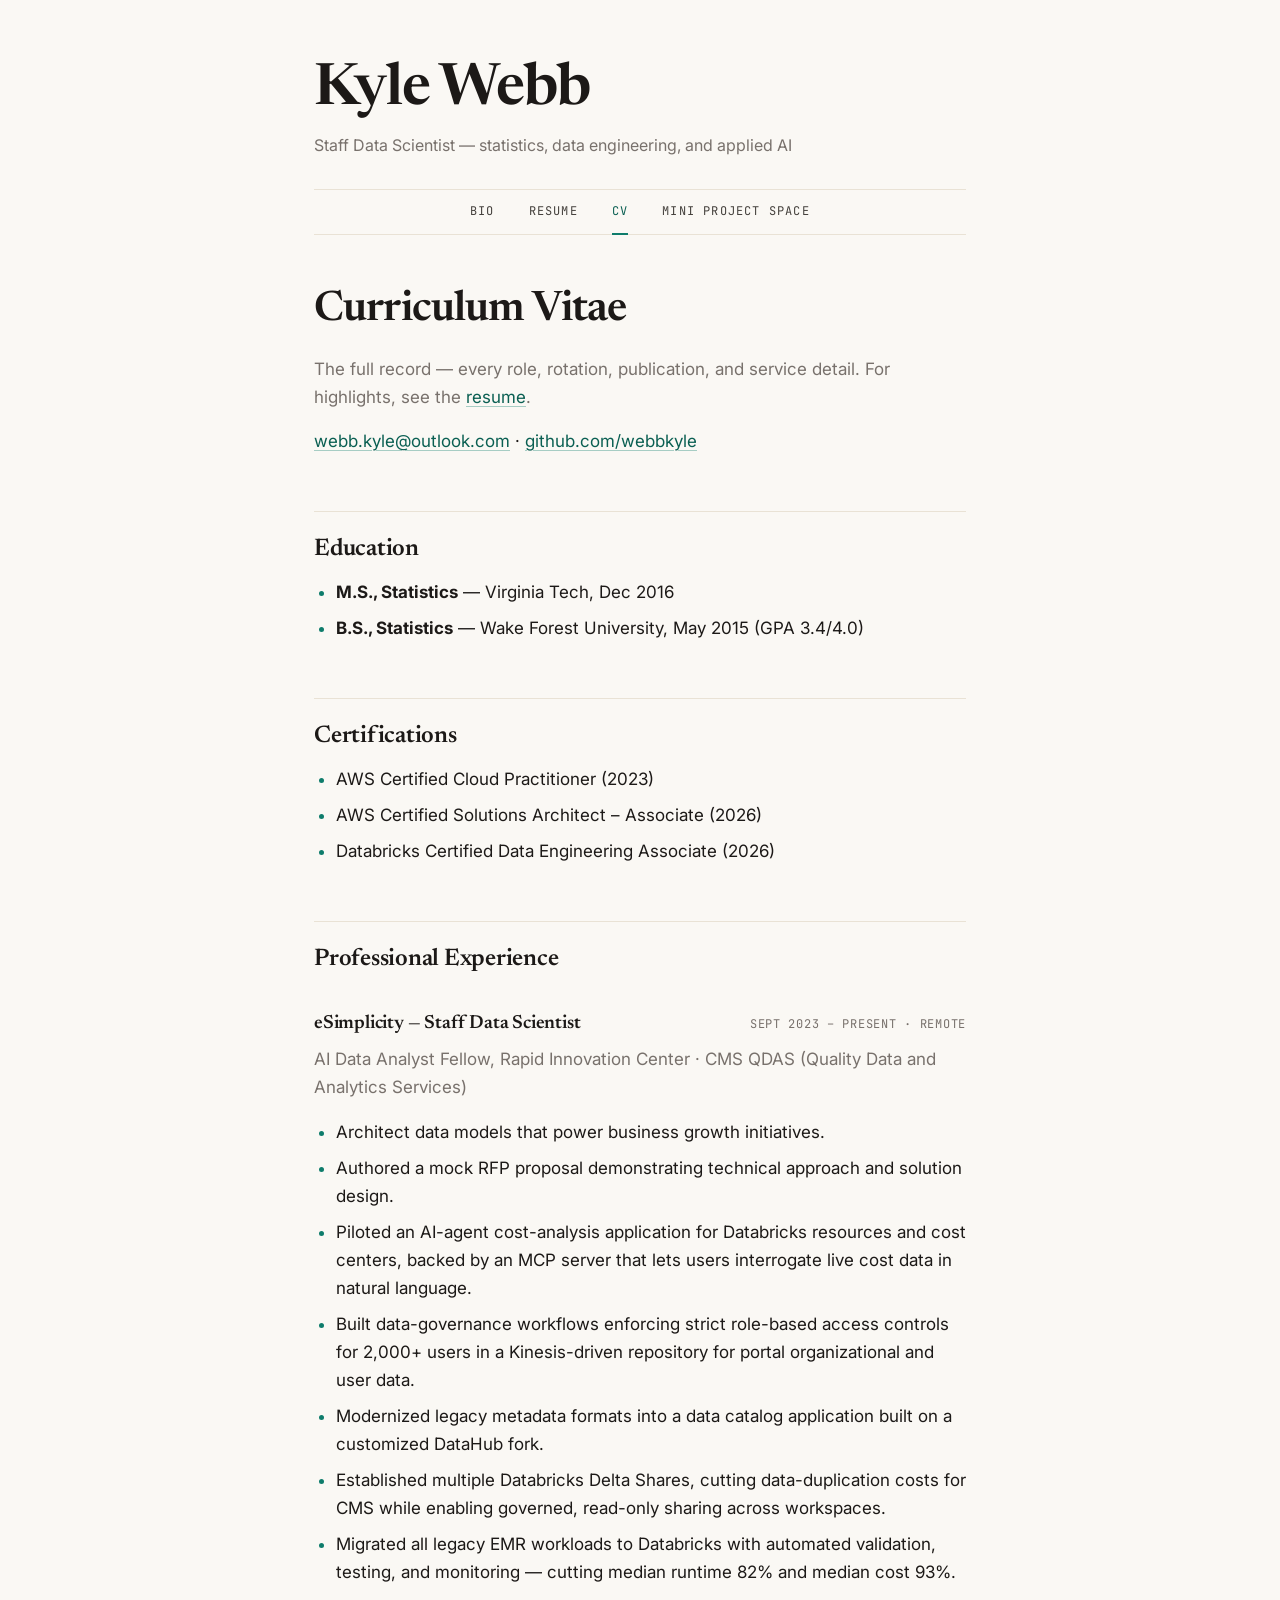
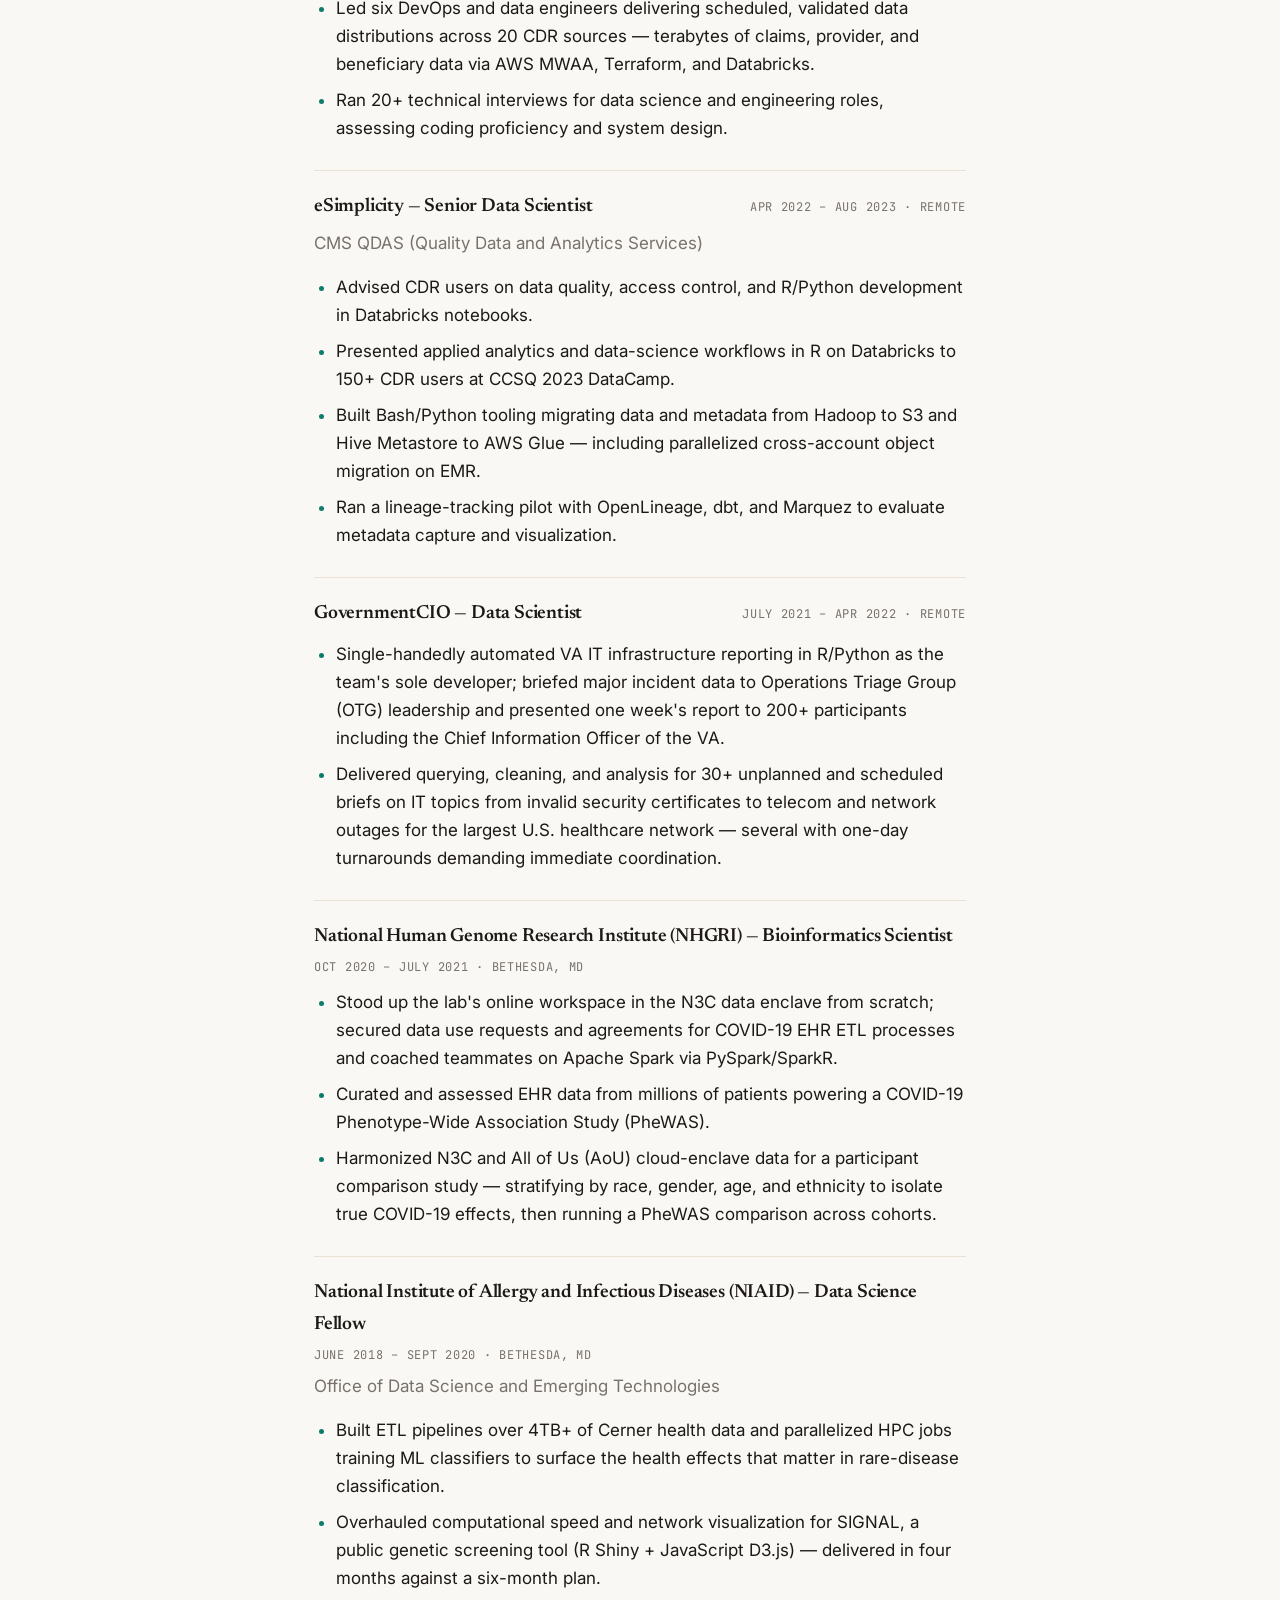
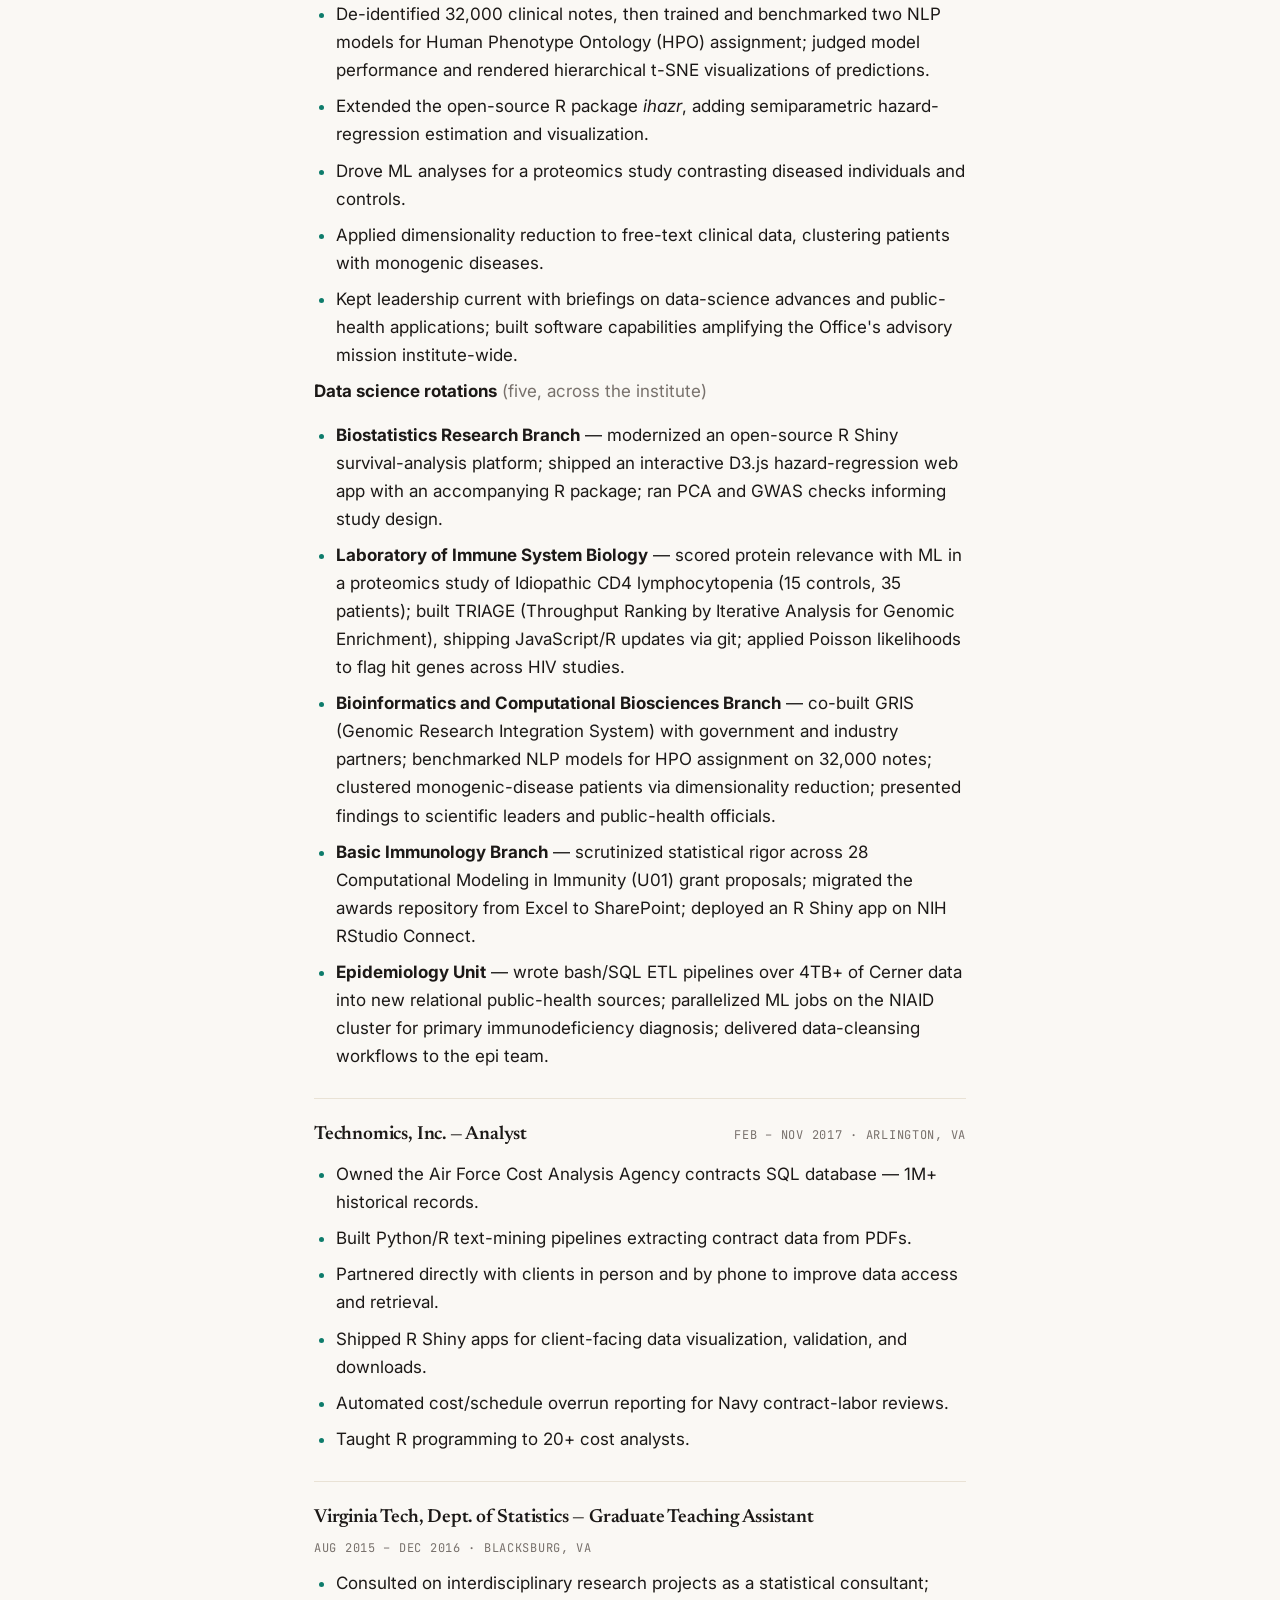
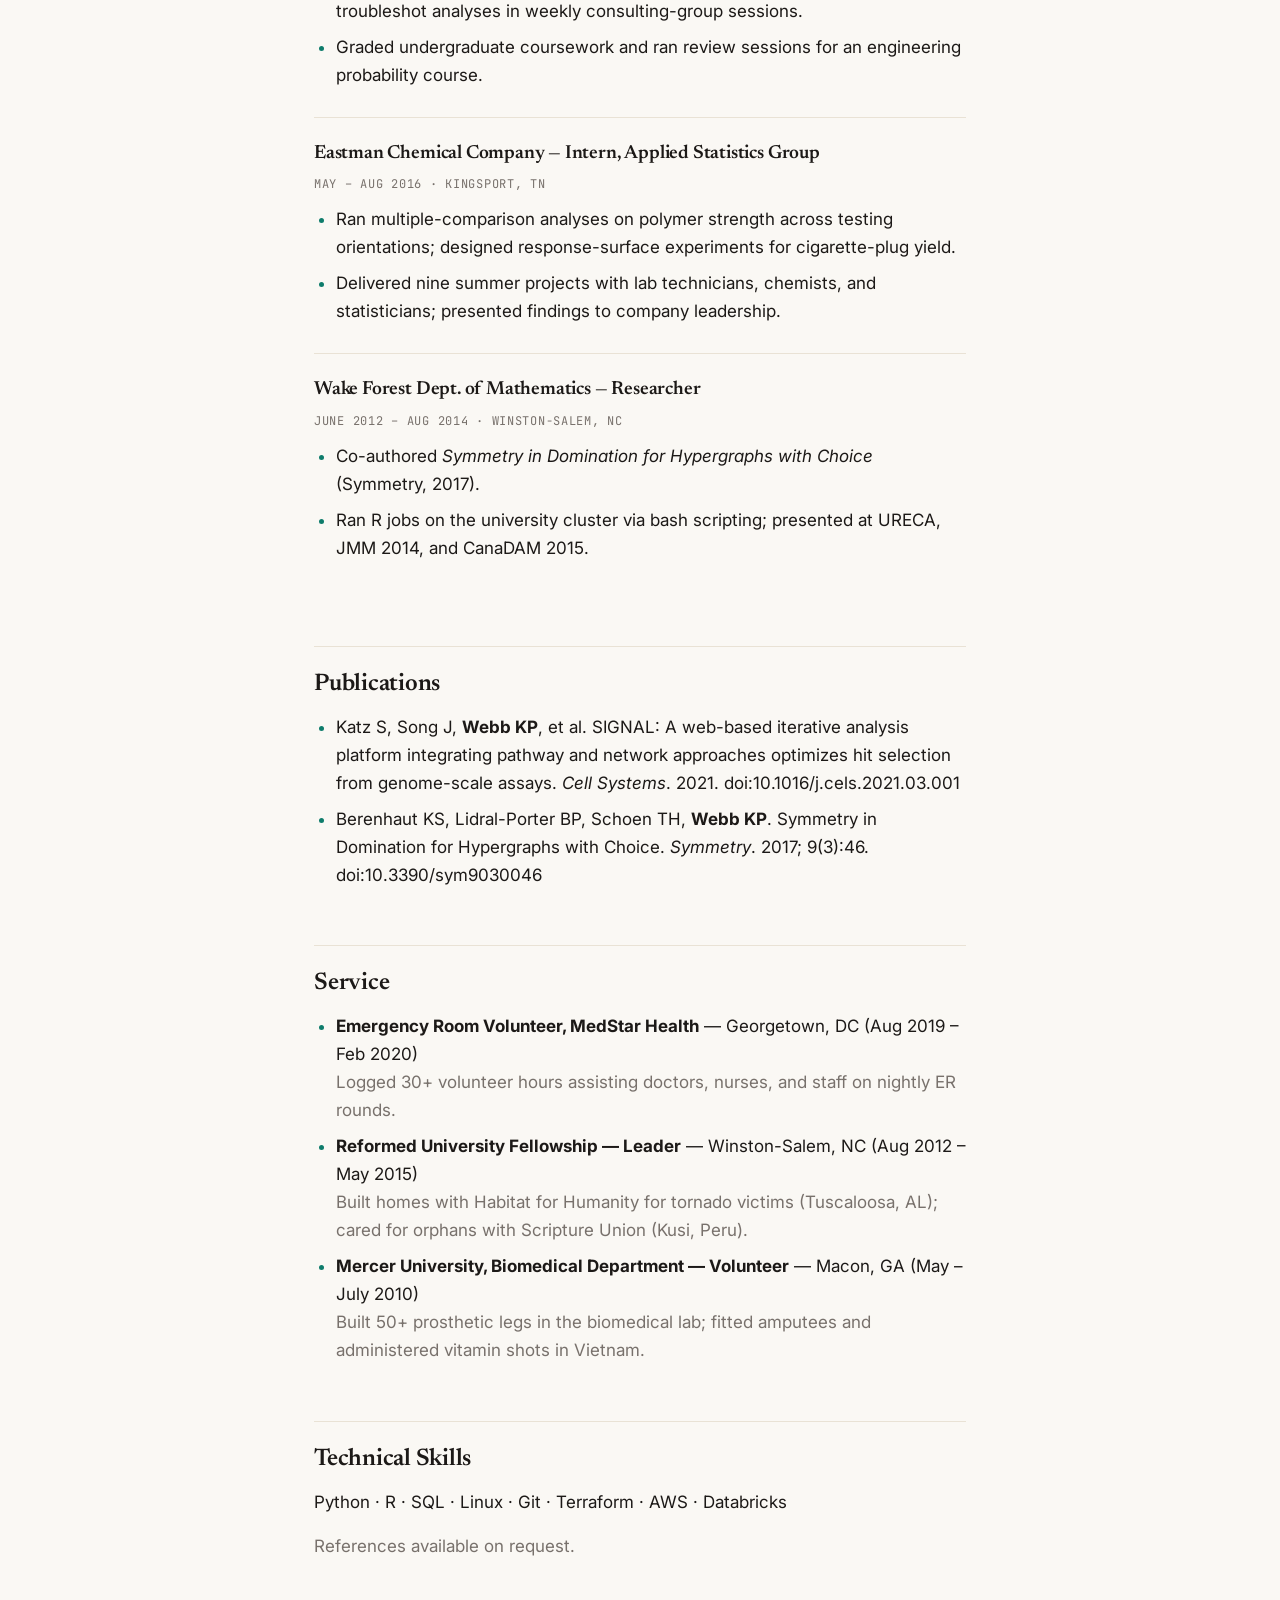
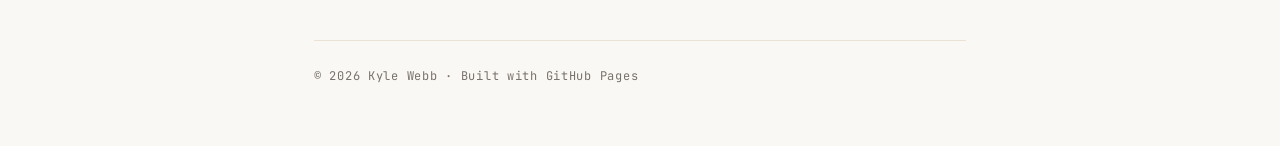
==== cv/index.html @ 6de081ad "Unify Technical Skills list across resume, CV, and PDF" ====
<!DOCTYPE html>
<html lang="en">
<head>
<meta charset="utf-8">
<meta name="viewport" content="width=device-width, initial-scale=1">
<title>CV — Kyle Webb</title>
<link rel="preconnect" href="https://fonts.googleapis.com">
<link rel="preconnect" href="https://fonts.gstatic.com" crossorigin>
<link href="https://fonts.googleapis.com/css2?family=Newsreader:opsz,wght@6..72,400;6..72,500;6..72,600&family=Inter:wght@400;500;600&family=JetBrains+Mono:wght@400;500&display=swap" rel="stylesheet">
<link rel="stylesheet" href="/assets/css/style.css">
<link rel="icon" href="/assets/favicon.svg" type="image/svg+xml">
</head>
<body>
<div class="wrap">
<header class="site">
<p class="name">Kyle Webb</p>
<p class="tagline">Staff Data Scientist — statistics, data engineering, and applied AI</p>
<nav>
<a href="/">Bio</a>
<a href="/resume/">Resume</a>
<a href="/cv/" class="active">CV</a>
<a href="/mini-projects/">Mini Project Space</a>
</nav>
</header>

<main>
<h1>Curriculum Vitae</h1>
<p class="muted">The full record — every role, rotation, publication, and service detail. For highlights, see the <a href="/resume/">resume</a>.</p>
<p><a href="mailto:webb.kyle@outlook.com">webb.kyle@outlook.com</a> · <a href="https://github.com/webbkyle">github.com/webbkyle</a></p>

<h2>Education</h2>
<ul class="tight">
<li><strong>M.S., Statistics</strong> — Virginia Tech, Dec 2016</li>
<li><strong>B.S., Statistics</strong> — Wake Forest University, May 2015 (GPA 3.4/4.0)</li>
</ul>

<h2>Certifications</h2>
<ul class="tight">
<li>AWS Certified Cloud Practitioner (2023)</li>
<li>AWS Certified Solutions Architect – Associate (2026)</li>
<li>Databricks Certified Data Engineering Associate (2026)</li>
</ul>

<h2>Professional Experience</h2>

<div class="card">
<div class="job-head"><strong>eSimplicity — Staff Data Scientist</strong><span class="job-date">Sept 2023 – Present · Remote</span></div>
<p class="muted" style="margin-top:0">AI Data Analyst Fellow, Rapid Innovation Center · CMS QDAS (Quality Data and Analytics Services)</p>
<ul class="tight">
<li>Architect data models that power business growth initiatives.</li>
<li>Authored a mock RFP proposal demonstrating technical approach and solution design.</li>
<li>Piloted an AI-agent cost-analysis application for Databricks resources and cost centers, backed by an MCP server that lets users interrogate live cost data in natural language.</li>
<li>Built data-governance workflows enforcing strict role-based access controls for 2,000+ users in a Kinesis-driven repository for portal organizational and user data.</li>
<li>Modernized legacy metadata formats into a data catalog application built on a customized DataHub fork.</li>
<li>Established multiple Databricks Delta Shares, cutting data-duplication costs for CMS while enabling governed, read-only sharing across workspaces.</li>
<li>Migrated all legacy EMR workloads to Databricks with automated validation, testing, and monitoring — cutting median runtime 82% and median cost 93%.</li>
<li>Led six DevOps and data engineers delivering scheduled, validated data distributions across 20 CDR sources — terabytes of claims, provider, and beneficiary data via AWS MWAA, Terraform, and Databricks.</li>
<li>Ran 20+ technical interviews for data science and engineering roles, assessing coding proficiency and system design.</li>
</ul>
</div>

<div class="card">
<div class="job-head"><strong>eSimplicity — Senior Data Scientist</strong><span class="job-date">Apr 2022 – Aug 2023 · Remote</span></div>
<p class="muted" style="margin-top:0">CMS QDAS (Quality Data and Analytics Services)</p>
<ul class="tight">
<li>Advised CDR users on data quality, access control, and R/Python development in Databricks notebooks.</li>
<li>Presented applied analytics and data-science workflows in R on Databricks to 150+ CDR users at CCSQ 2023 DataCamp.</li>
<li>Built Bash/Python tooling migrating data and metadata from Hadoop to S3 and Hive Metastore to AWS Glue — including parallelized cross-account object migration on EMR.</li>
<li>Ran a lineage-tracking pilot with OpenLineage, dbt, and Marquez to evaluate metadata capture and visualization.</li>
</ul>
</div>

<div class="card">
<div class="job-head"><strong>GovernmentCIO — Data Scientist</strong><span class="job-date">July 2021 – Apr 2022 · Remote</span></div>
<ul class="tight">
<li>Single-handedly automated VA IT infrastructure reporting in R/Python as the team's sole developer; briefed major incident data to Operations Triage Group (OTG) leadership and presented one week's report to 200+ participants including the Chief Information Officer of the VA.</li>
<li>Delivered querying, cleaning, and analysis for 30+ unplanned and scheduled briefs on IT topics from invalid security certificates to telecom and network outages for the largest U.S. healthcare network — several with one-day turnarounds demanding immediate coordination.</li>
</ul>
</div>

<div class="card">
<div class="job-head"><strong>National Human Genome Research Institute (NHGRI) — Bioinformatics Scientist</strong><span class="job-date">Oct 2020 – July 2021 · Bethesda, MD</span></div>
<ul class="tight">
<li>Stood up the lab's online workspace in the N3C data enclave from scratch; secured data use requests and agreements for COVID-19 EHR ETL processes and coached teammates on Apache Spark via PySpark/SparkR.</li>
<li>Curated and assessed EHR data from millions of patients powering a COVID-19 Phenotype-Wide Association Study (PheWAS).</li>
<li>Harmonized N3C and All of Us (AoU) cloud-enclave data for a participant comparison study — stratifying by race, gender, age, and ethnicity to isolate true COVID-19 effects, then running a PheWAS comparison across cohorts.</li>
</ul>
</div>

<div class="card">
<div class="job-head"><strong>National Institute of Allergy and Infectious Diseases (NIAID) — Data Science Fellow</strong><span class="job-date">June 2018 – Sept 2020 · Bethesda, MD</span></div>
<p class="muted" style="margin-top:0">Office of Data Science and Emerging Technologies</p>
<ul class="tight">
<li>Built ETL pipelines over 4TB+ of Cerner health data and parallelized HPC jobs training ML classifiers to surface the health effects that matter in rare-disease classification.</li>
<li>Overhauled computational speed and network visualization for SIGNAL, a public genetic screening tool (R Shiny + JavaScript D3.js) — delivered in four months against a six-month plan.</li>
<li>De-identified 32,000 clinical notes, then trained and benchmarked two NLP models for Human Phenotype Ontology (HPO) assignment; judged model performance and rendered hierarchical t-SNE visualizations of predictions.</li>
<li>Extended the open-source R package <em>ihazr</em>, adding semiparametric hazard-regression estimation and visualization.</li>
<li>Drove ML analyses for a proteomics study contrasting diseased individuals and controls.</li>
<li>Applied dimensionality reduction to free-text clinical data, clustering patients with monogenic diseases.</li>
<li>Kept leadership current with briefings on data-science advances and public-health applications; built software capabilities amplifying the Office's advisory mission institute-wide.</li>
</ul>
<p><strong>Data science rotations</strong> <span class="muted">(five, across the institute)</span></p>
<ul class="tight">
<li><strong>Biostatistics Research Branch</strong> — modernized an open-source R Shiny survival-analysis platform; shipped an interactive D3.js hazard-regression web app with an accompanying R package; ran PCA and GWAS checks informing study design.</li>
<li><strong>Laboratory of Immune System Biology</strong> — scored protein relevance with ML in a proteomics study of Idiopathic CD4 lymphocytopenia (15 controls, 35 patients); built TRIAGE (Throughput Ranking by Iterative Analysis for Genomic Enrichment), shipping JavaScript/R updates via git; applied Poisson likelihoods to flag hit genes across HIV studies.</li>
<li><strong>Bioinformatics and Computational Biosciences Branch</strong> — co-built GRIS (Genomic Research Integration System) with government and industry partners; benchmarked NLP models for HPO assignment on 32,000 notes; clustered monogenic-disease patients via dimensionality reduction; presented findings to scientific leaders and public-health officials.</li>
<li><strong>Basic Immunology Branch</strong> — scrutinized statistical rigor across 28 Computational Modeling in Immunity (U01) grant proposals; migrated the awards repository from Excel to SharePoint; deployed an R Shiny app on NIH RStudio Connect.</li>
<li><strong>Epidemiology Unit</strong> — wrote bash/SQL ETL pipelines over 4TB+ of Cerner data into new relational public-health sources; parallelized ML jobs on the NIAID cluster for primary immunodeficiency diagnosis; delivered data-cleansing workflows to the epi team.</li>
</ul>
</div>

<div class="card">
<div class="job-head"><strong>Technomics, Inc. — Analyst</strong><span class="job-date">Feb – Nov 2017 · Arlington, VA</span></div>
<ul class="tight">
<li>Owned the Air Force Cost Analysis Agency contracts SQL database — 1M+ historical records.</li>
<li>Built Python/R text-mining pipelines extracting contract data from PDFs.</li>
<li>Partnered directly with clients in person and by phone to improve data access and retrieval.</li>
<li>Shipped R Shiny apps for client-facing data visualization, validation, and downloads.</li>
<li>Automated cost/schedule overrun reporting for Navy contract-labor reviews.</li>
<li>Taught R programming to 20+ cost analysts.</li>
</ul>
</div>

<div class="card">
<div class="job-head"><strong>Virginia Tech, Dept. of Statistics — Graduate Teaching Assistant</strong><span class="job-date">Aug 2015 – Dec 2016 · Blacksburg, VA</span></div>
<ul class="tight">
<li>Consulted on interdisciplinary research projects as a statistical consultant; troubleshot analyses in weekly consulting-group sessions.</li>
<li>Graded undergraduate coursework and ran review sessions for an engineering probability course.</li>
</ul>
</div>

<div class="card">
<div class="job-head"><strong>Eastman Chemical Company — Intern, Applied Statistics Group</strong><span class="job-date">May – Aug 2016 · Kingsport, TN</span></div>
<ul class="tight">
<li>Ran multiple-comparison analyses on polymer strength across testing orientations; designed response-surface experiments for cigarette-plug yield.</li>
<li>Delivered nine summer projects with lab technicians, chemists, and statisticians; presented findings to company leadership.</li>
</ul>
</div>

<div class="card">
<div class="job-head"><strong>Wake Forest Dept. of Mathematics — Researcher</strong><span class="job-date">June 2012 – Aug 2014 · Winston-Salem, NC</span></div>
<ul class="tight">
<li>Co-authored <em>Symmetry in Domination for Hypergraphs with Choice</em> (Symmetry, 2017).</li>
<li>Ran R jobs on the university cluster via bash scripting; presented at URECA, JMM 2014, and CanaDAM 2015.</li>
</ul>
</div>

<h2>Publications</h2>
<ul class="tight">
<li>Katz S, Song J, <strong>Webb KP</strong>, et al. SIGNAL: A web-based iterative analysis platform integrating pathway and network approaches optimizes hit selection from genome-scale assays. <em>Cell Systems</em>. 2021. doi:10.1016/j.cels.2021.03.001</li>
<li>Berenhaut KS, Lidral-Porter BP, Schoen TH, <strong>Webb KP</strong>. Symmetry in Domination for Hypergraphs with Choice. <em>Symmetry</em>. 2017; 9(3):46. doi:10.3390/sym9030046</li>
</ul>

<h2>Service</h2>
<ul class="tight">
<li><strong>Emergency Room Volunteer, MedStar Health</strong> — Georgetown, DC (Aug 2019 – Feb 2020)<br><span class="muted">Logged 30+ volunteer hours assisting doctors, nurses, and staff on nightly ER rounds.</span></li>
<li><strong>Reformed University Fellowship — Leader</strong> — Winston-Salem, NC (Aug 2012 – May 2015)<br><span class="muted">Built homes with Habitat for Humanity for tornado victims (Tuscaloosa, AL); cared for orphans with Scripture Union (Kusi, Peru).</span></li>
<li><strong>Mercer University, Biomedical Department — Volunteer</strong> — Macon, GA (May – July 2010)<br><span class="muted">Built 50+ prosthetic legs in the biomedical lab; fitted amputees and administered vitamin shots in Vietnam.</span></li>
</ul>

<h2>Technical Skills</h2>
<p>Python · R · SQL · Linux · Git · Terraform · AWS · Databricks</p>

<p class="muted">References available on request.</p>
</main>

<footer class="site">
© 2026 Kyle Webb · Built with GitHub Pages
</footer>
</div>
</body>
</html>
---- assets/css/style.css ----
/* Kyle Webb — personal site
   Editorial minimalism: warm paper, ink text, one teal accent.
   Serif display + sans body + mono micro-labels.
   (Informed by content-first personal-site style guides: typography and
   whitespace do the heavy lifting; monochrome + a single accent.) */

:root {
  --paper: #faf8f4;
  --ink: #1c1917;
  --ink-soft: #44403c;
  --muted: #78716c;
  --faint: #e9e2d5;
  --accent: #0e7c6b;
  --accent-deep: #0a5f52;
  --accent-wash: rgba(14, 124, 107, 0.09);
  --serif: "Newsreader", Georgia, "Times New Roman", serif;
  --sans: "Inter", -apple-system, BlinkMacSystemFont, "Segoe UI", Helvetica, Arial, sans-serif;
  --mono: "JetBrains Mono", ui-monospace, SFMono-Regular, Menlo, Consolas, monospace;
}

* { box-sizing: border-box; }

html { -webkit-text-size-adjust: 100%; }

body {
  margin: 0;
  background: var(--paper);
  color: var(--ink);
  font-family: var(--sans);
  font-size: 17px;
  line-height: 1.65;
  -webkit-font-smoothing: antialiased;
  text-rendering: optimizeLegibility;
}

::selection { background: var(--accent-wash); }

.wrap {
  max-width: 700px;
  margin: 0 auto;
  padding: 0 24px;
}

/* ---------- header ---------- */

header.site {
  padding: 60px 0 0;
}

.kicker {
  font-family: var(--mono);
  font-size: 12px;
  letter-spacing: 0.16em;
  text-transform: uppercase;
  color: var(--muted);
  margin: 0 0 20px;
}

.kicker .tick { color: var(--accent); }

header.site .name {
  font-family: var(--serif);
  font-optical-sizing: auto;
  font-weight: 600;
  font-size: clamp(42px, 7vw, 58px);
  letter-spacing: -0.02em;
  line-height: 1.04;
  margin: 0 0 12px;
}

header.site .tagline {
  color: var(--muted);
  font-size: 16px;
  margin: 0 0 30px;
  max-width: 36em;
}

nav {
  display: flex;
  flex-wrap: wrap;
  justify-content: center;
  border-top: 1px solid var(--faint);
  border-bottom: 1px solid var(--faint);
  margin-bottom: 52px;
}

nav a {
  font-family: var(--mono);
  font-size: 12px;
  letter-spacing: 0.1em;
  text-transform: uppercase;
  color: var(--ink-soft);
  text-decoration: none;
  padding: 12px 0;
  margin-right: 34px;
  position: relative;
}

nav a:last-child { margin-right: 0; }

nav a:hover { color: var(--ink); }

nav a.active { color: var(--accent-deep); }

nav a.active::after {
  content: "";
  position: absolute;
  left: 0;
  right: 0;
  bottom: -1px;
  height: 2px;
  background: var(--accent);
}

/* ---------- type ---------- */

main h1 {
  font-family: var(--serif);
  font-optical-sizing: auto;
  font-weight: 600;
  font-size: clamp(32px, 5vw, 42px);
  letter-spacing: -0.02em;
  line-height: 1.1;
  margin: 0 0 22px;
}

main h2 {
  font-family: var(--serif);
  font-optical-sizing: auto;
  font-weight: 600;
  font-size: 24px;
  letter-spacing: -0.01em;
  line-height: 1.25;
  margin: 56px 0 14px;
  padding-top: 22px;
  border-top: 1px solid var(--faint);
}

main h1 + h2 {
  margin-top: 14px;
  padding-top: 0;
  border-top: none;
}

main h3 {
  font-size: 17px;
  font-weight: 600;
  margin: 24px 0 8px;
  letter-spacing: -0.01em;
}

main p {
  margin: 0 0 16px;
  max-width: 68ch;
}

.muted, p.muted { color: var(--muted); }

/* ---------- links & buttons ---------- */

main a, footer.site a {
  color: var(--accent-deep);
  text-decoration: underline;
  text-decoration-color: rgba(14, 124, 107, 0.35);
  text-decoration-thickness: 1px;
  text-underline-offset: 3px;
}

main a:hover, footer.site a:hover {
  color: var(--accent);
  text-decoration-color: var(--accent);
}

nav a { text-decoration: none; }

.btn {
  display: inline-block;
  font-family: var(--mono);
  font-size: 13px;
  font-weight: 500;
  letter-spacing: 0.06em;
  text-transform: uppercase;
  background: var(--ink);
  color: var(--paper) !important;
  text-decoration: none !important;
  padding: 13px 24px;
  border-radius: 999px;
  margin: 14px 12px 0 0;
  transition: background 0.2s ease;
}

.btn:hover { background: var(--accent-deep); }

.btn.secondary {
  background: transparent;
  color: var(--ink) !important;
  border: 1px solid var(--faint);
}

.btn.secondary:hover {
  border-color: var(--ink);
  background: transparent;
}

/* ---------- entries (replaces filled cards) ---------- */

.card {
  background: transparent;
  border: none;
  border-radius: 0;
  padding: 20px 0;
  margin: 0;
}

.card + .card {
  border-top: 1px solid var(--faint);
}

.job-head {
  display: flex;
  justify-content: space-between;
  align-items: baseline;
  flex-wrap: wrap;
  gap: 6px;
  margin-bottom: 6px;
}

.job-head strong {
  font-family: var(--serif);
  font-weight: 600;
  font-size: 19px;
  letter-spacing: -0.01em;
}

.job-date {
  font-family: var(--mono);
  font-size: 12px;
  letter-spacing: 0.06em;
  text-transform: uppercase;
  color: var(--muted);
  white-space: nowrap;
}

ul.tight { padding-left: 22px; margin: 10px 0 4px; }
ul.tight li { margin-bottom: 8px; }
ul.tight li::marker { color: var(--accent); }

/* ---------- project entries ---------- */

.tags {
  margin: 10px 0 0;
}

.tag {
  display: inline-block;
  font-family: var(--mono);
  font-size: 10px;
  letter-spacing: 0.06em;
  text-transform: uppercase;
  color: var(--ink);
  background: #ffffff;
  border: 1px solid var(--faint);
  border-radius: 999px;
  padding: 4px 12px;
  margin: 0 6px 6px 0;
  white-space: nowrap;
}

.card.sample { opacity: 0.5; }
.card.sample a { pointer-events: none; }

.pill {
  font-family: var(--mono);
  font-size: 10px;
  font-weight: 500;
  letter-spacing: 0.12em;
  text-transform: uppercase;
  color: var(--muted);
  border: 1px solid var(--faint);
  border-radius: 999px;
  padding: 3px 10px;
  margin-left: 10px;
  vertical-align: middle;
  white-space: nowrap;
}

/* ---------- footer ---------- */

footer.site {
  margin-top: 80px;
  padding: 26px 0 60px;
  border-top: 1px solid var(--faint);
  color: var(--muted);
  font-family: var(--mono);
  font-size: 12px;
  letter-spacing: 0.06em;
}

footer.site a { color: var(--muted); }

/* ---------- small screens ---------- */

@media (max-width: 600px) {
  body { font-size: 16px; }
  header.site { padding-top: 44px; }
  nav { margin-bottom: 40px; }
  main h2 { margin-top: 44px; }
  .job-date { white-space: normal; }
}
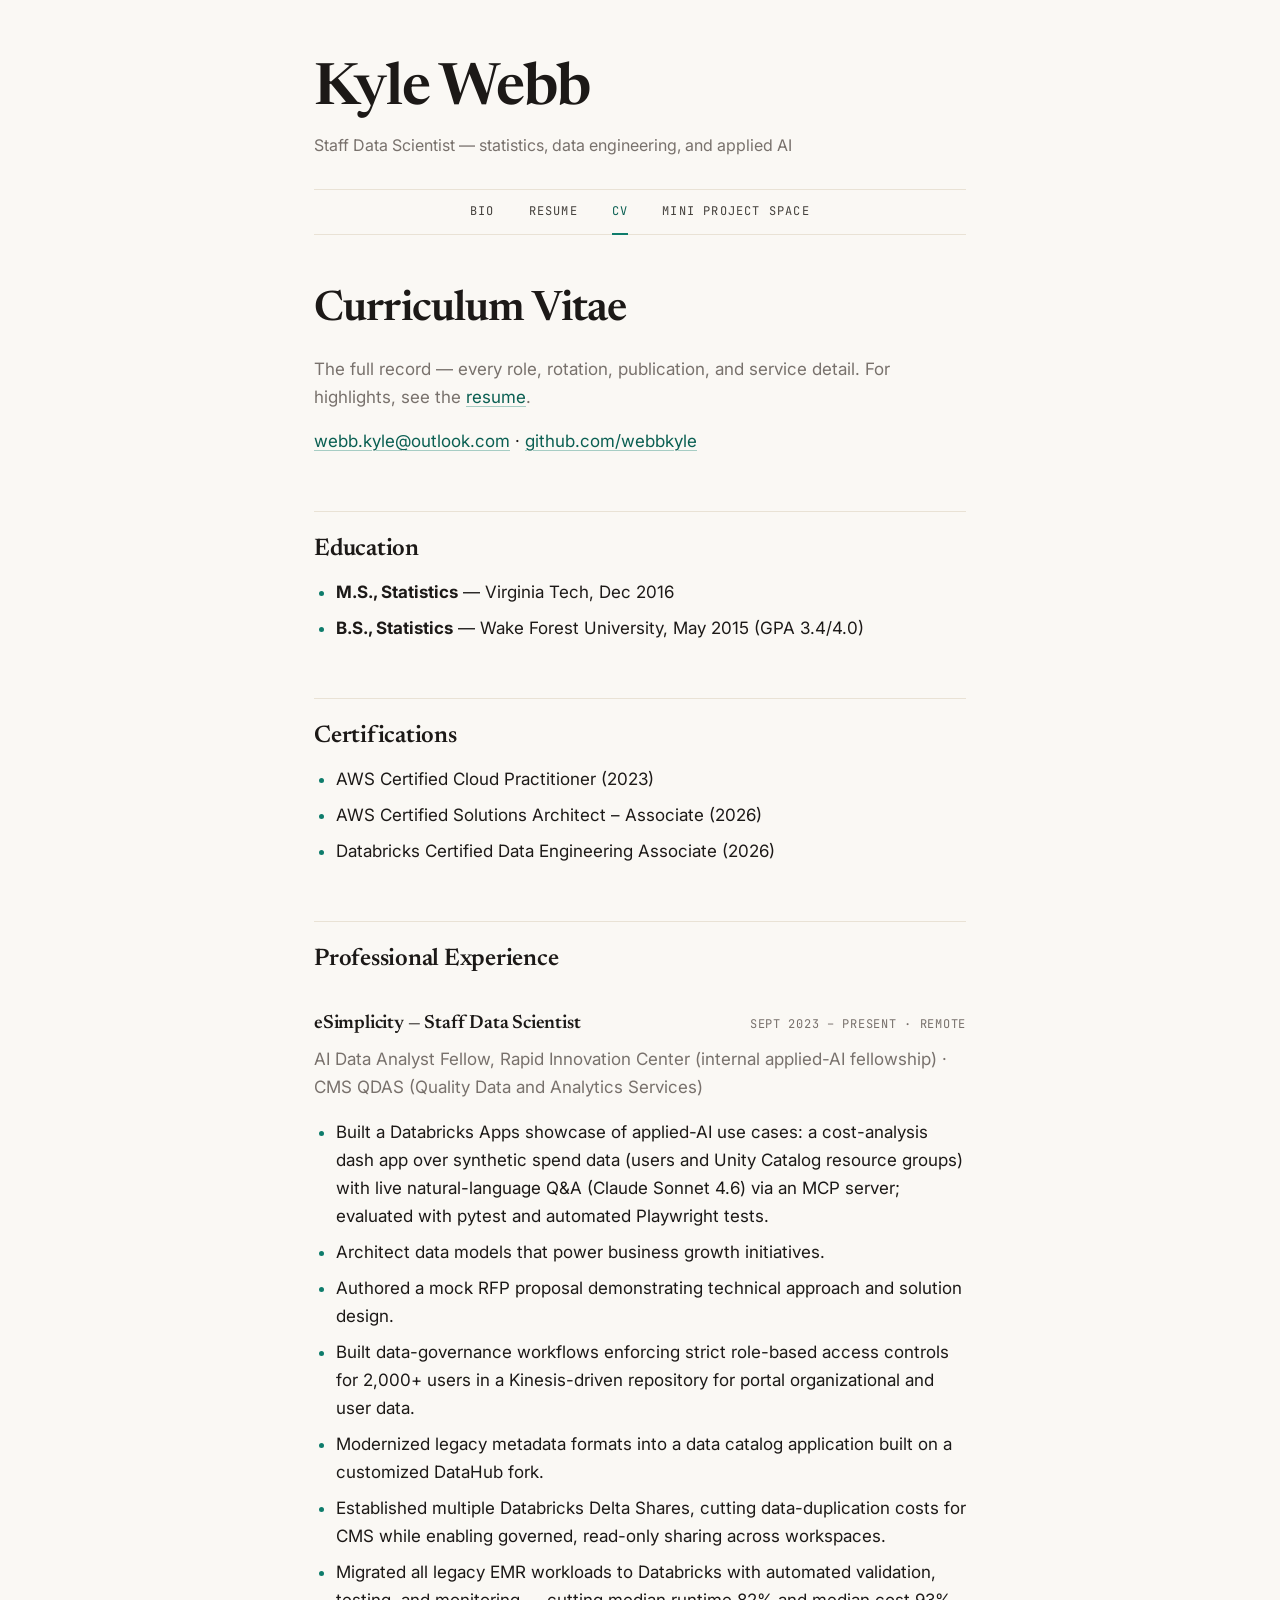
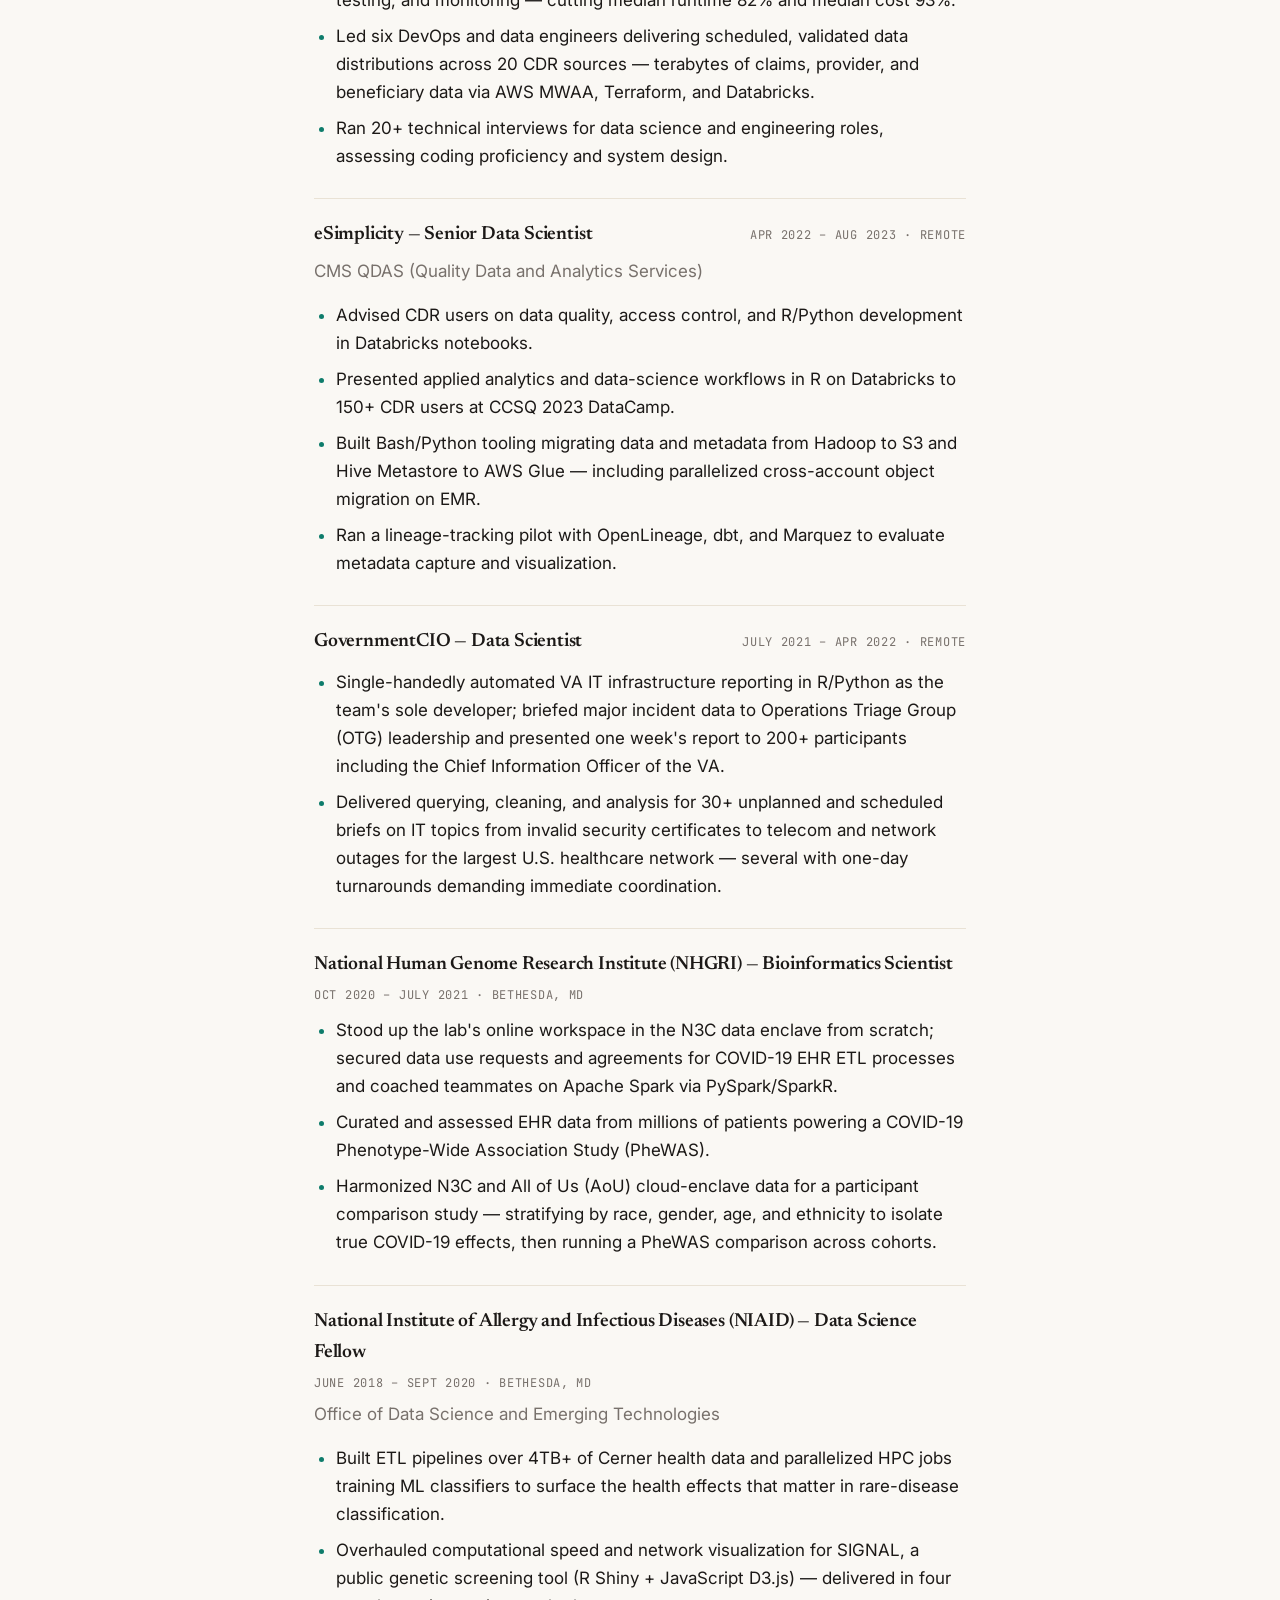
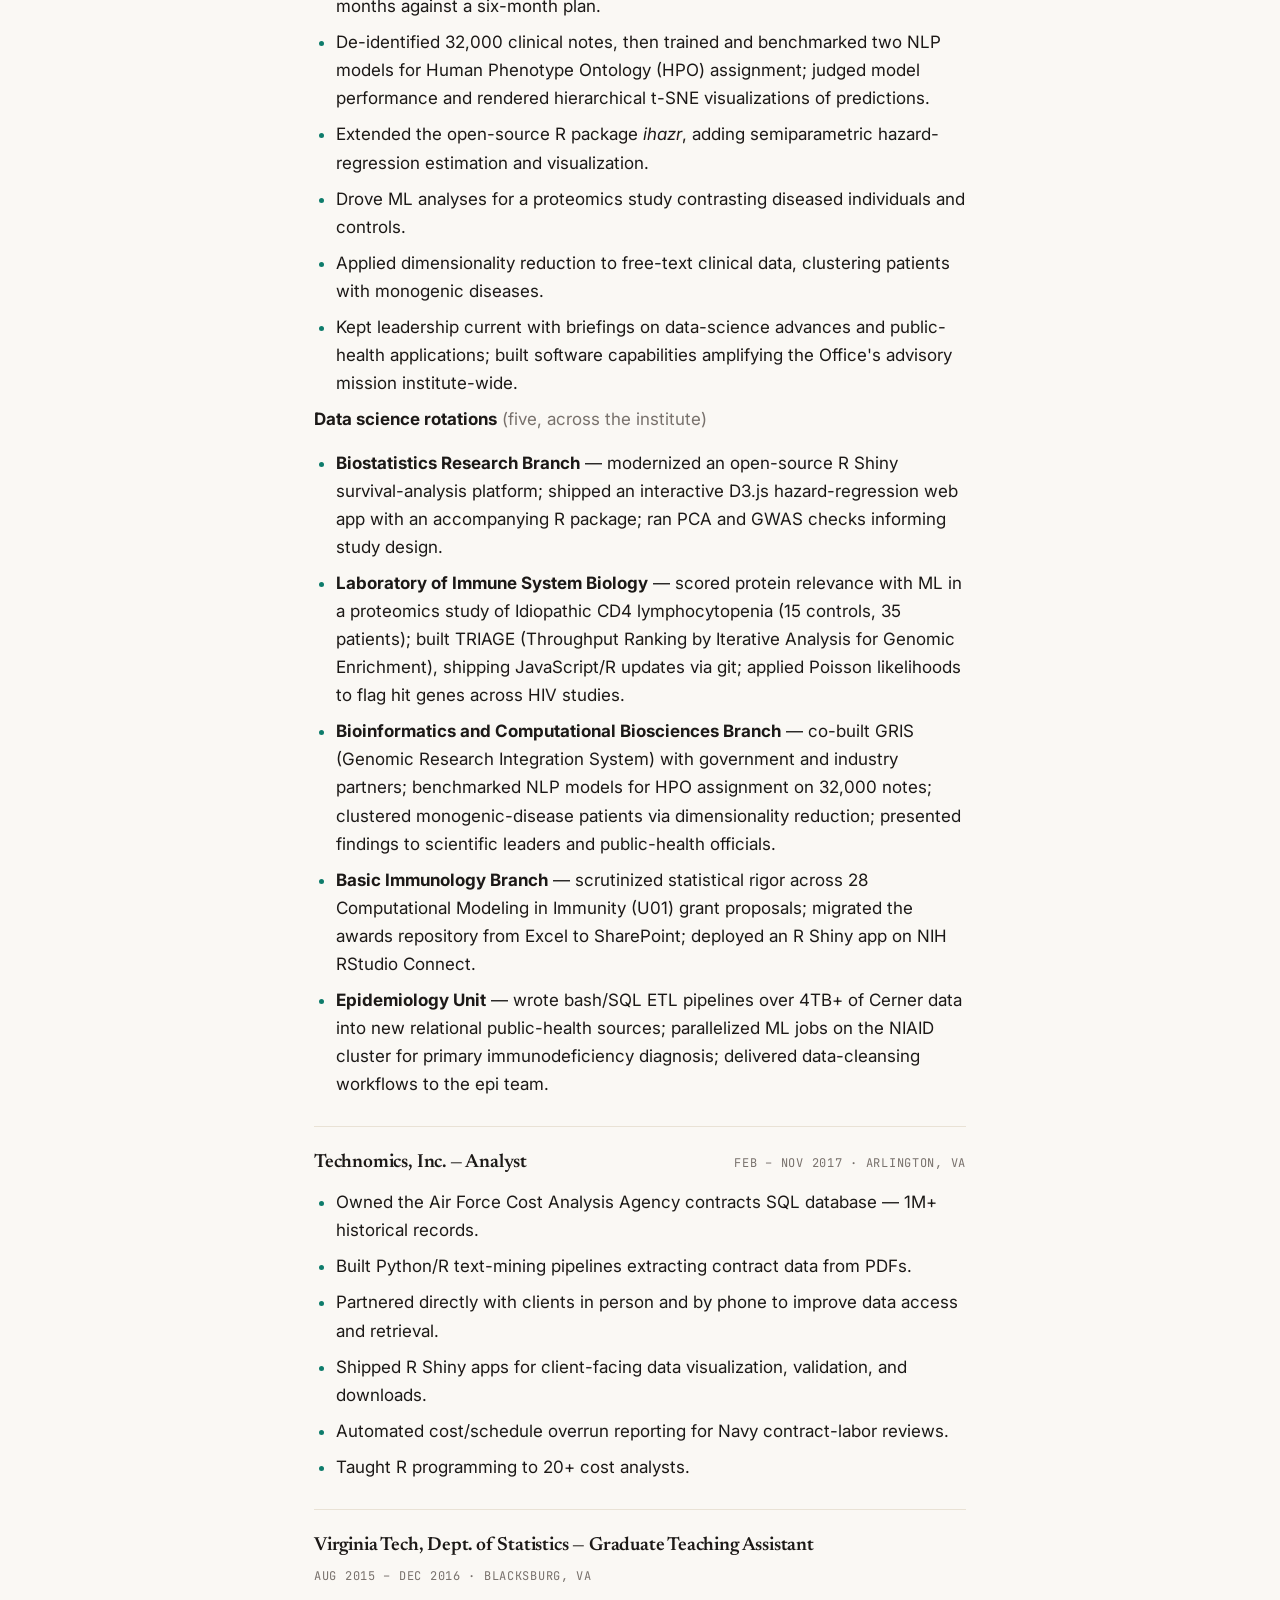
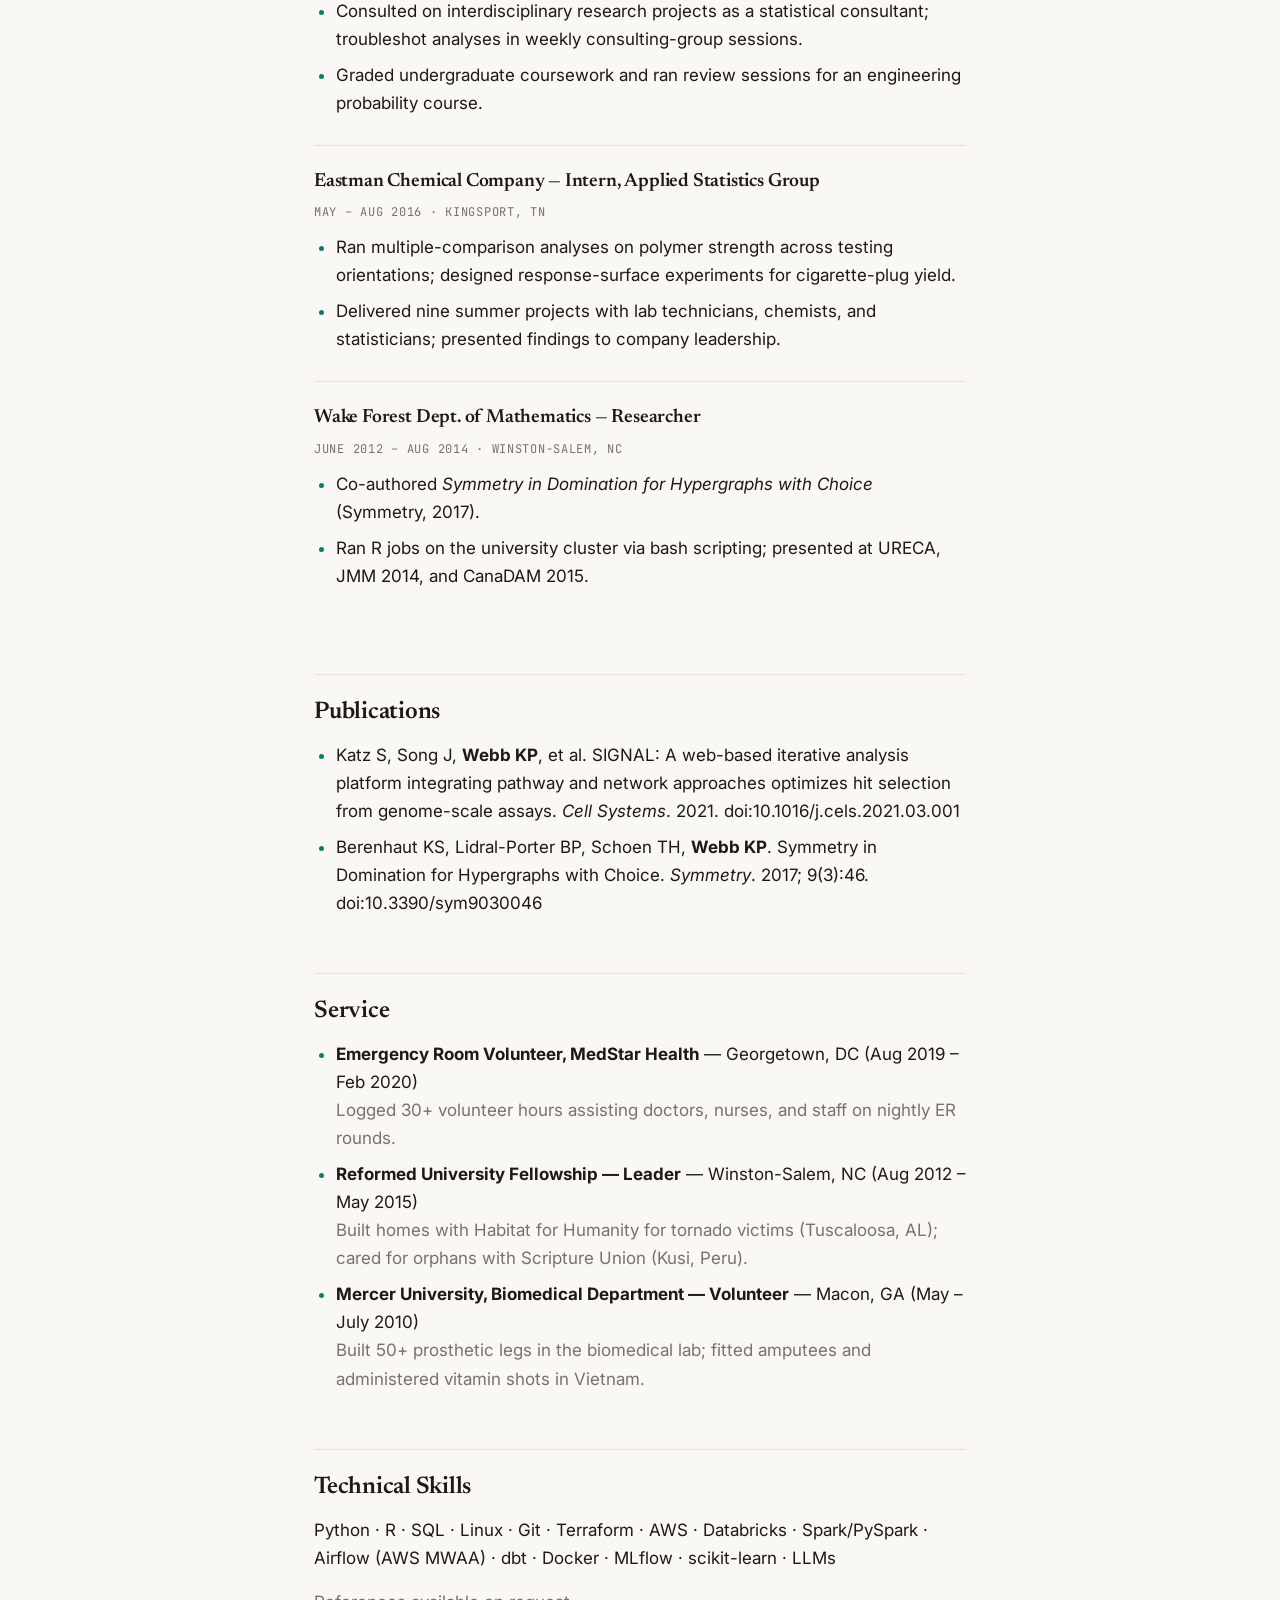
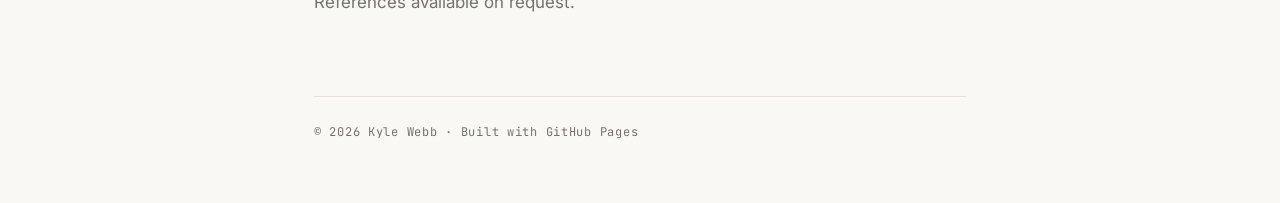
==== commit 1116b8a5: "Recruiter-feedback edits: AI-agent bullet, skills, fellow title, summary, bullet order, site wiring" ====
--- a/cv/index.html
+++ b/cv/index.html
@@ -45,11 +45,11 @@
 
 <div class="card">
 <div class="job-head"><strong>eSimplicity — Staff Data Scientist</strong><span class="job-date">Sept 2023 – Present · Remote</span></div>
-<p class="muted" style="margin-top:0">AI Data Analyst Fellow, Rapid Innovation Center · CMS QDAS (Quality Data and Analytics Services)</p>
+<p class="muted" style="margin-top:0">AI Data Analyst Fellow, Rapid Innovation Center (internal applied-AI fellowship) · CMS QDAS (Quality Data and Analytics Services)</p>
 <ul class="tight">
+<li>Built a Databricks Apps showcase of applied-AI use cases: a cost-analysis dash app over synthetic spend data (users and Unity Catalog resource groups) with live natural-language Q&A (Claude Sonnet 4.6) via an MCP server; evaluated with pytest and automated Playwright tests.</li>
 <li>Architect data models that power business growth initiatives.</li>
 <li>Authored a mock RFP proposal demonstrating technical approach and solution design.</li>
-<li>Piloted an AI-agent cost-analysis application for Databricks resources and cost centers, backed by an MCP server that lets users interrogate live cost data in natural language.</li>
 <li>Built data-governance workflows enforcing strict role-based access controls for 2,000+ users in a Kinesis-driven repository for portal organizational and user data.</li>
 <li>Modernized legacy metadata formats into a data catalog application built on a customized DataHub fork.</li>
 <li>Established multiple Databricks Delta Shares, cutting data-duplication costs for CMS while enabling governed, read-only sharing across workspaces.</li>
@@ -159,7 +159,7 @@
 </ul>
 
 <h2>Technical Skills</h2>
-<p>Python · R · SQL · Linux · Git · Terraform · AWS · Databricks</p>
+<p>Python · R · SQL · Linux · Git · Terraform · AWS · Databricks · Spark/PySpark · Airflow (AWS MWAA) · dbt · Docker · MLflow · scikit-learn · LLMs</p>
 
 <p class="muted">References available on request.</p>
 </main>
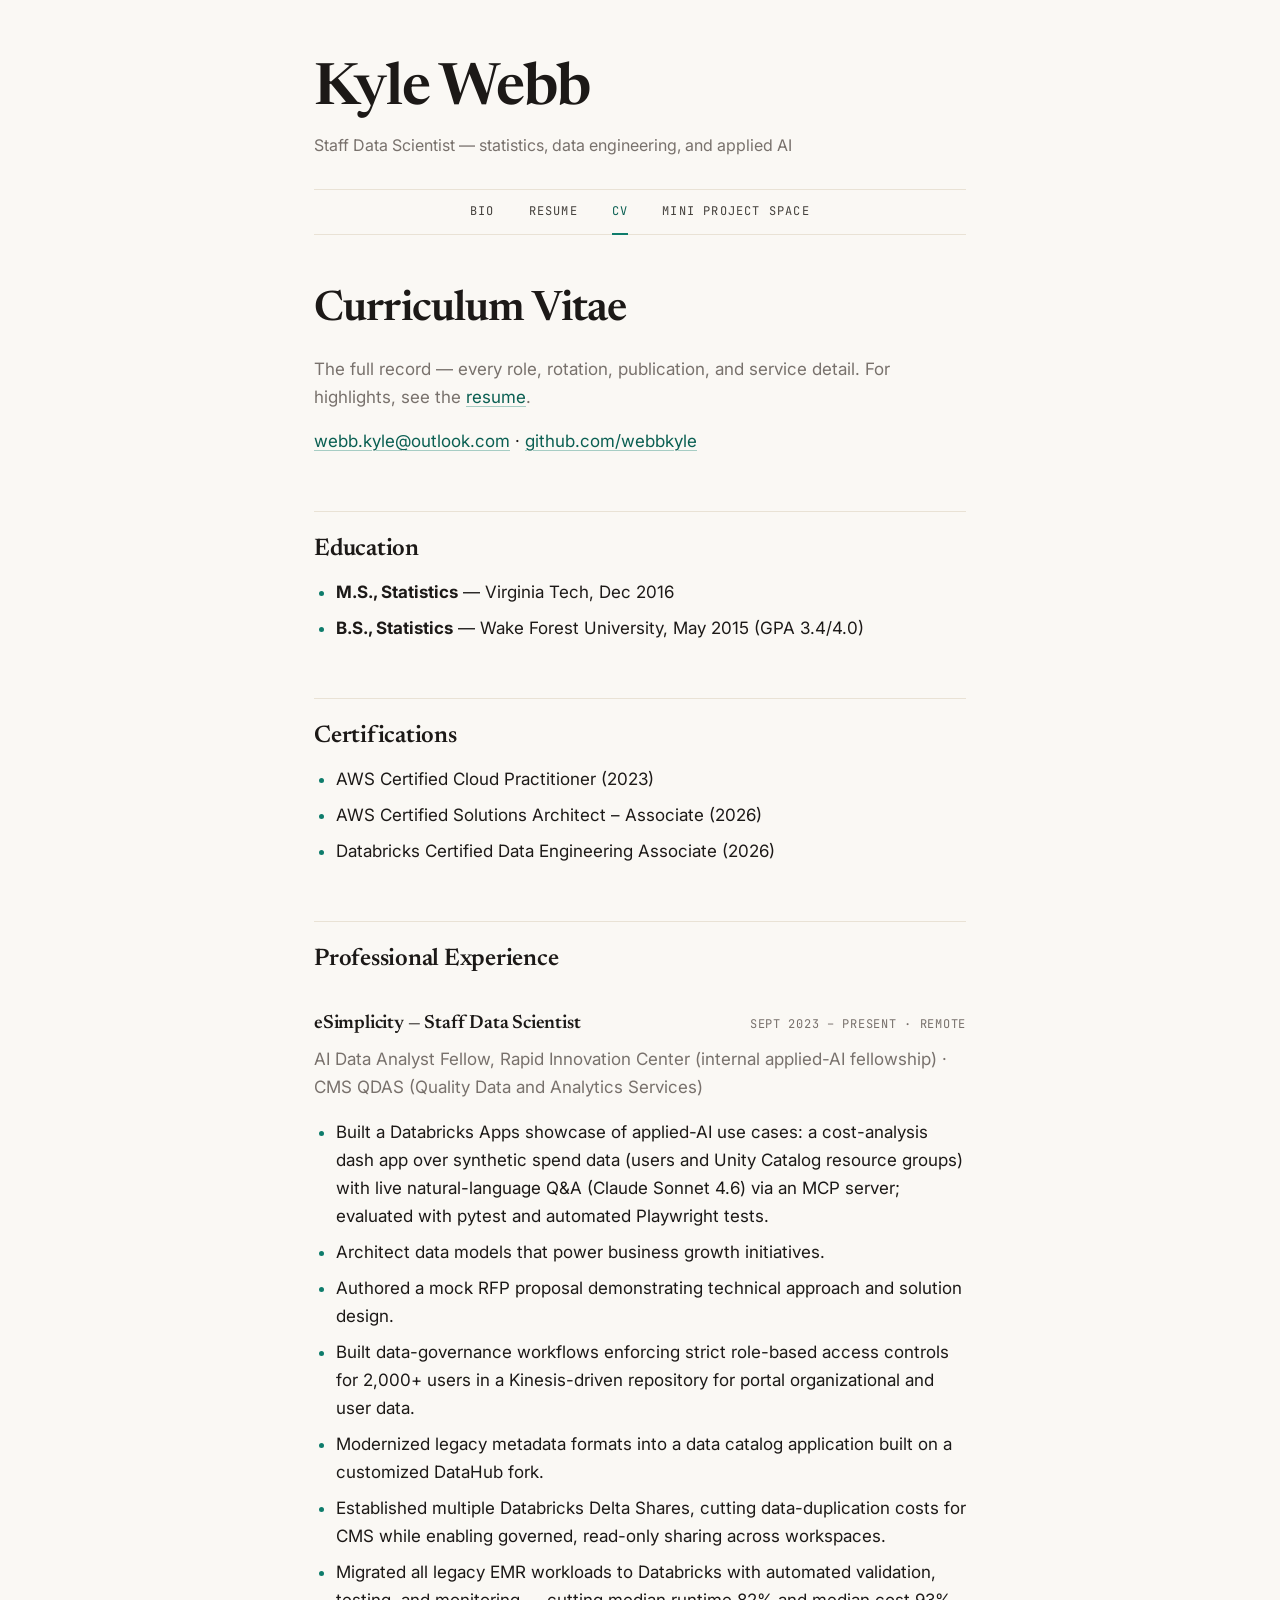
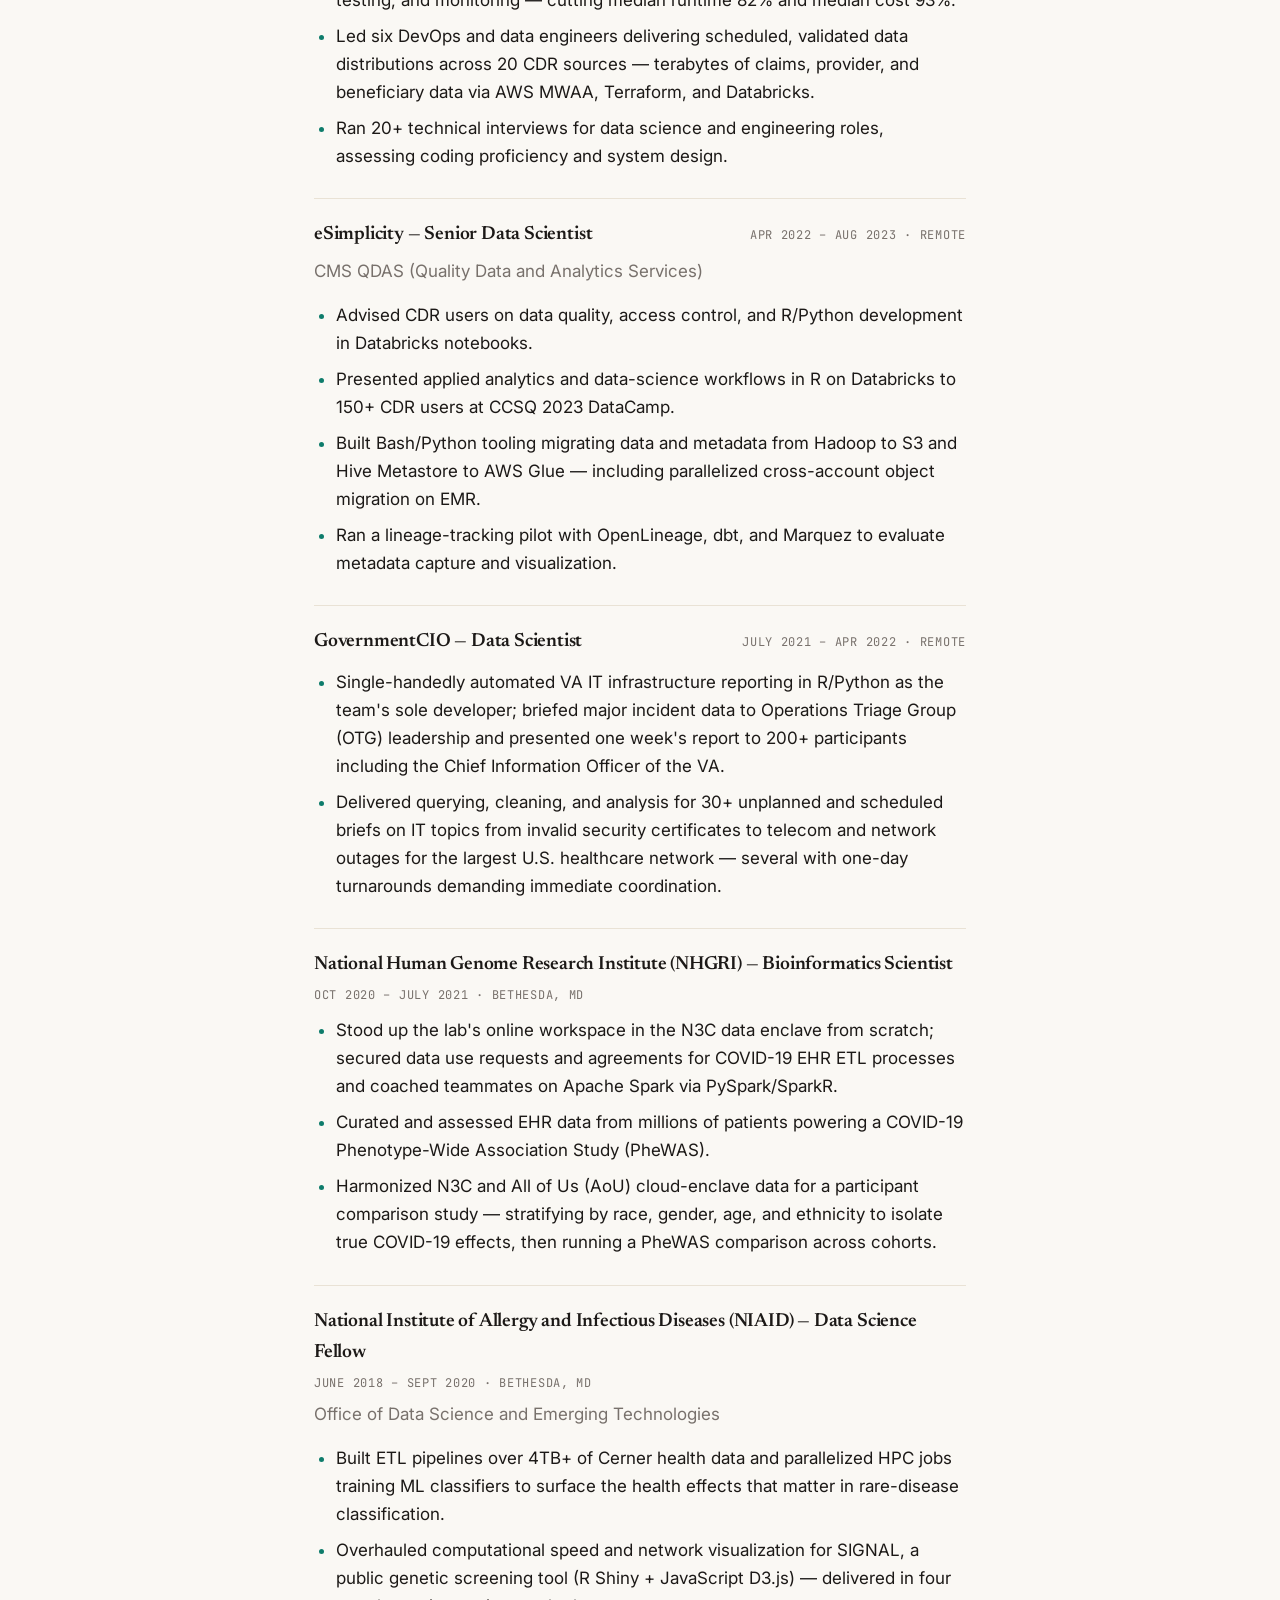
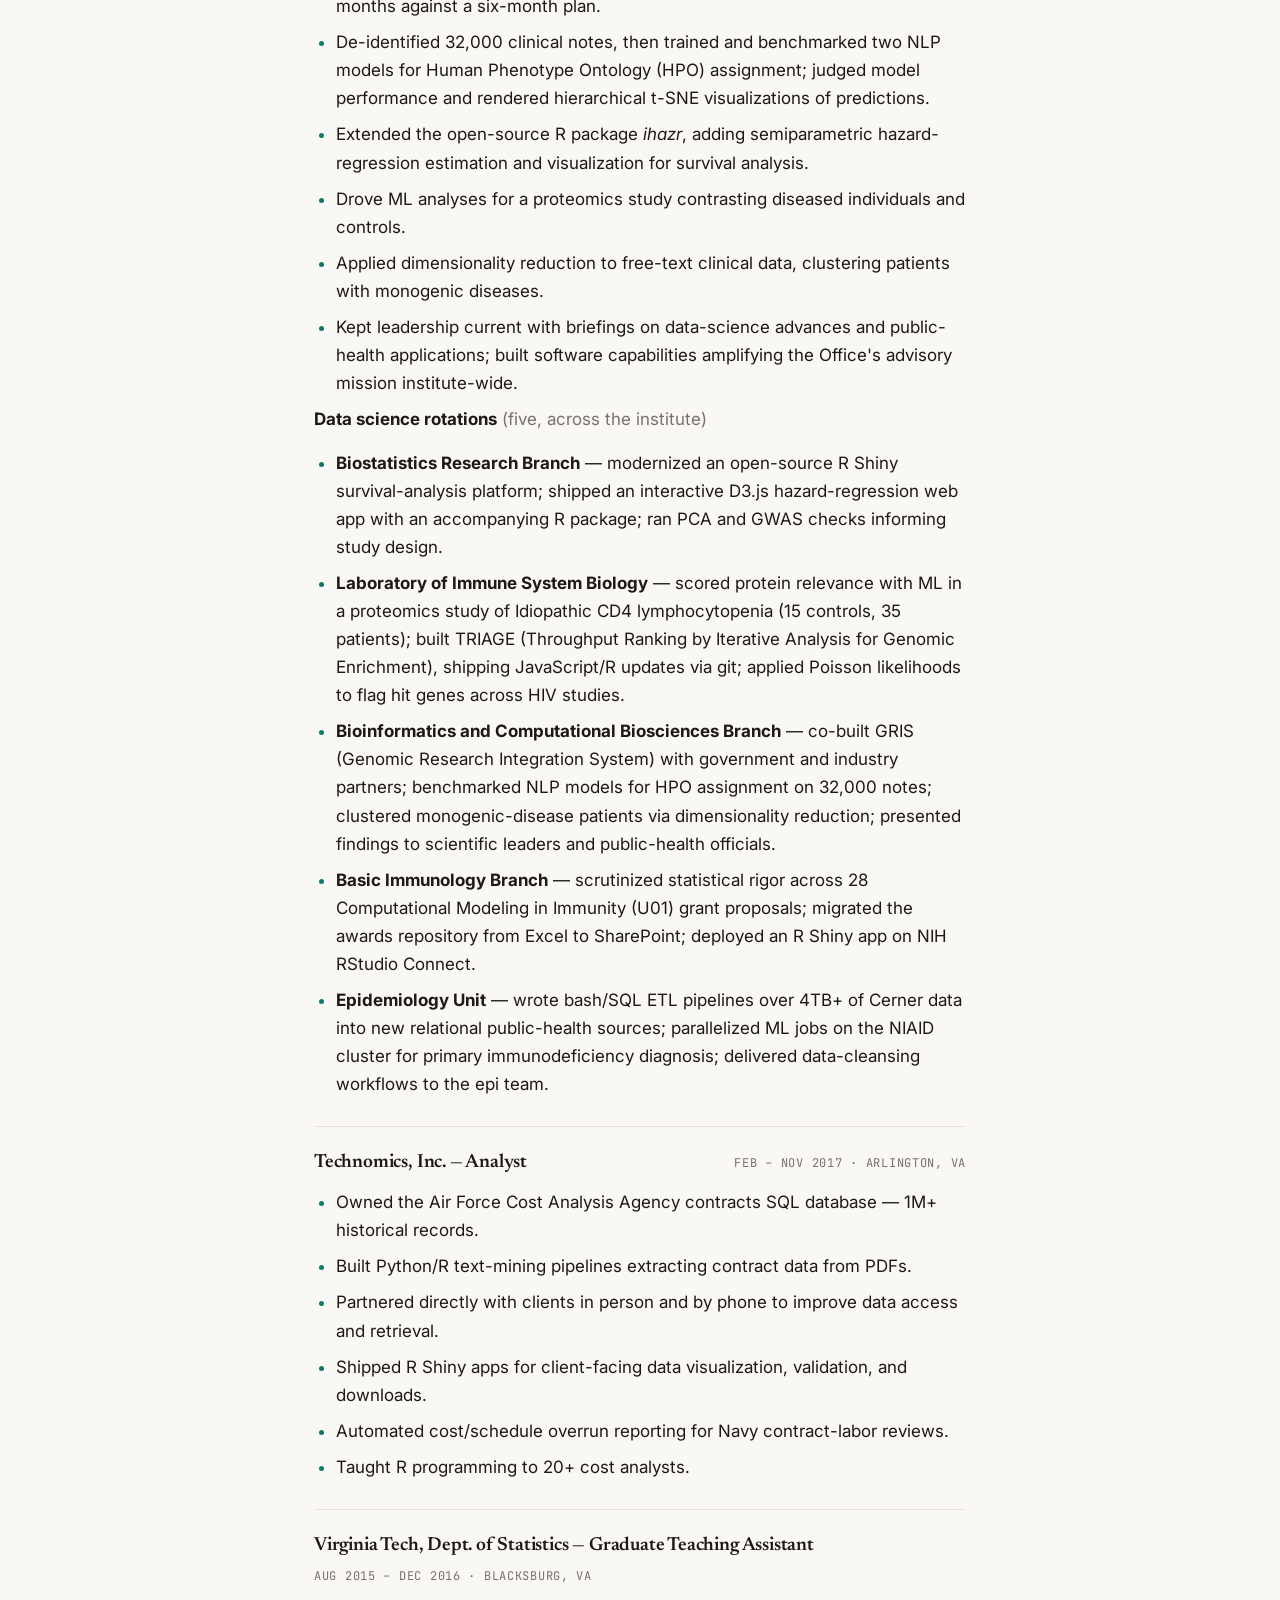
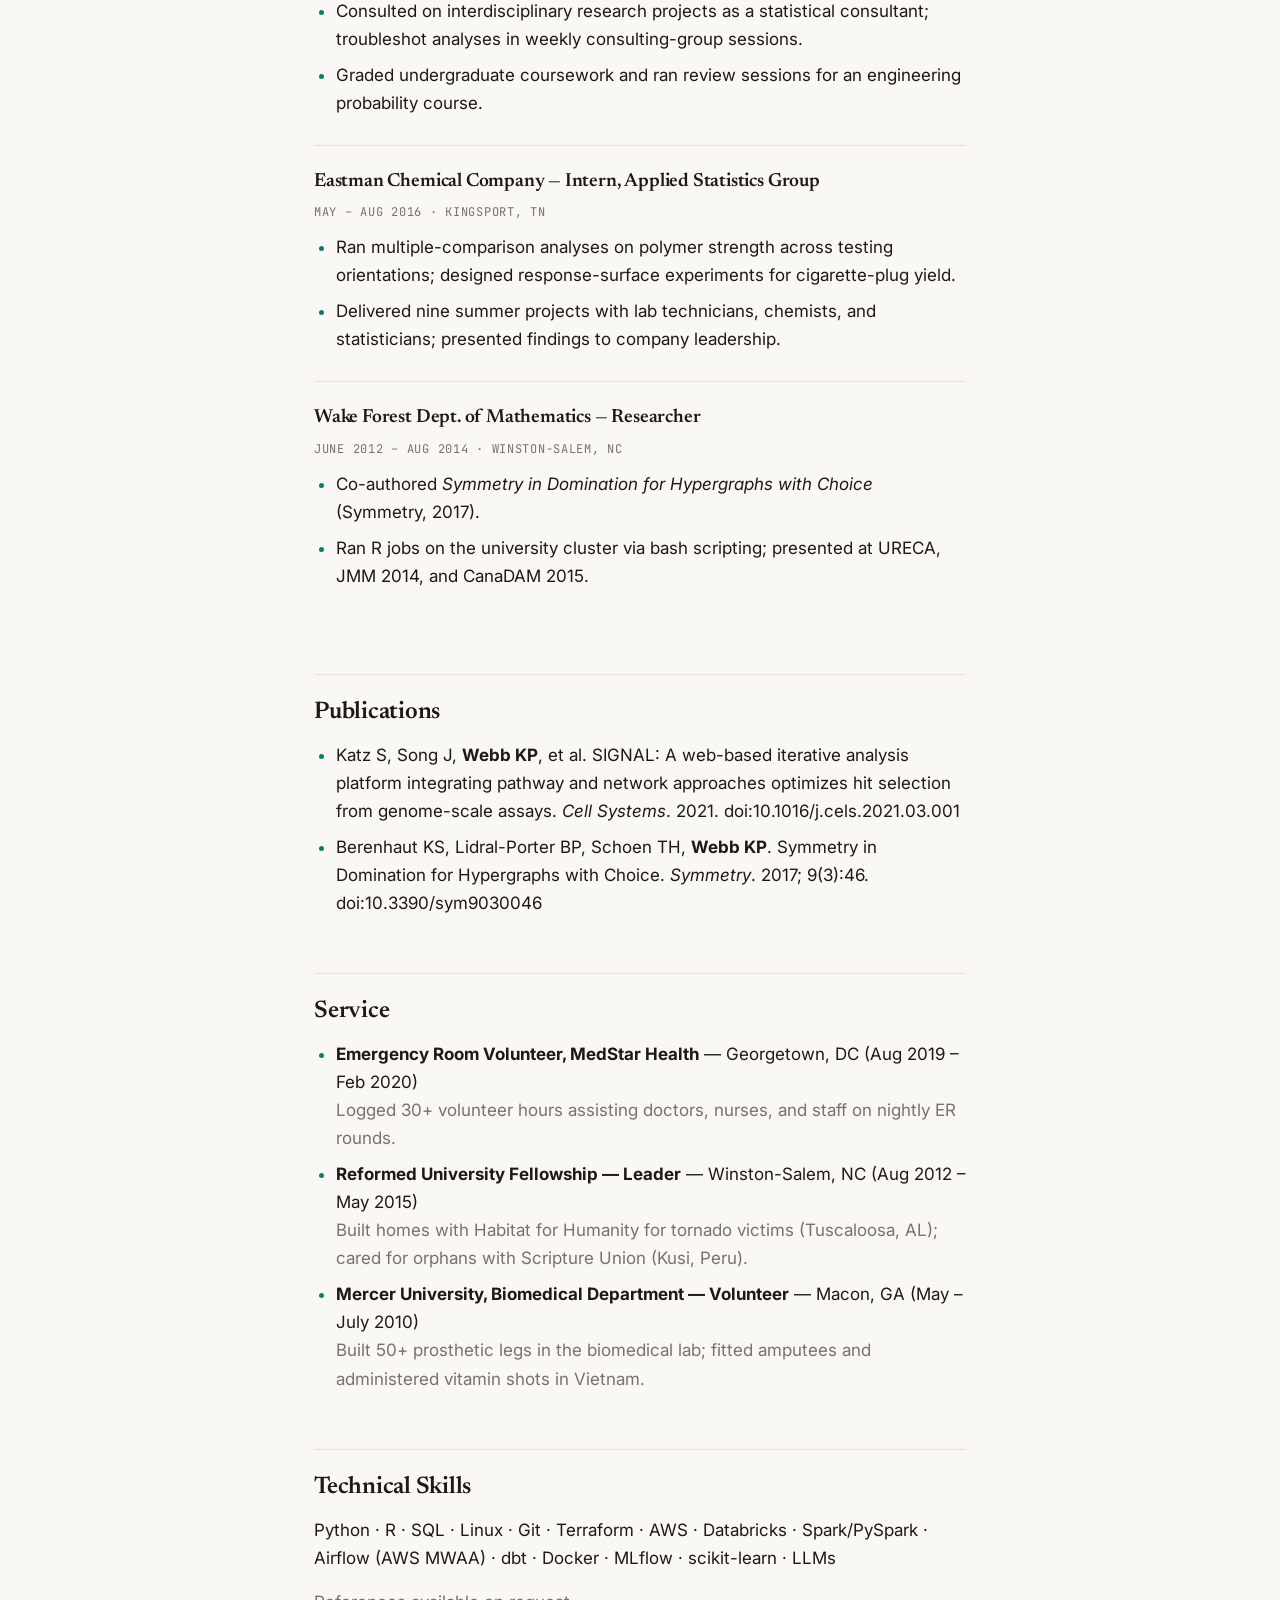
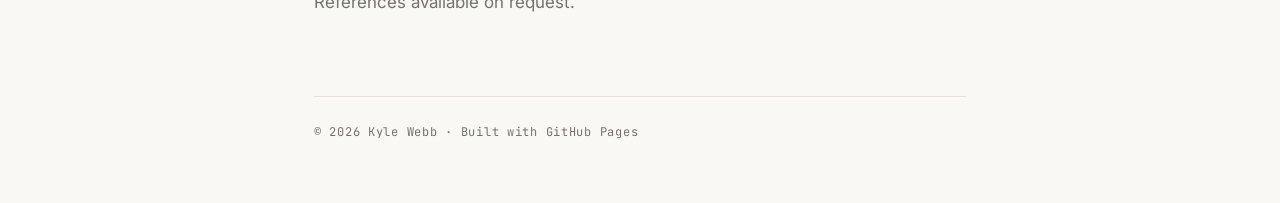
==== commit f89cbf1f: "Recruiter feedback follow-up: resume production-ML proof, ihazr survival, write-up what's-next" ====
--- a/cv/index.html
+++ b/cv/index.html
@@ -94,7 +94,7 @@
 <li>Built ETL pipelines over 4TB+ of Cerner health data and parallelized HPC jobs training ML classifiers to surface the health effects that matter in rare-disease classification.</li>
 <li>Overhauled computational speed and network visualization for SIGNAL, a public genetic screening tool (R Shiny + JavaScript D3.js) — delivered in four months against a six-month plan.</li>
 <li>De-identified 32,000 clinical notes, then trained and benchmarked two NLP models for Human Phenotype Ontology (HPO) assignment; judged model performance and rendered hierarchical t-SNE visualizations of predictions.</li>
-<li>Extended the open-source R package <em>ihazr</em>, adding semiparametric hazard-regression estimation and visualization.</li>
+<li>Extended the open-source R package <em>ihazr</em>, adding semiparametric hazard-regression estimation and visualization for survival analysis.</li>
 <li>Drove ML analyses for a proteomics study contrasting diseased individuals and controls.</li>
 <li>Applied dimensionality reduction to free-text clinical data, clustering patients with monogenic diseases.</li>
 <li>Kept leadership current with briefings on data-science advances and public-health applications; built software capabilities amplifying the Office's advisory mission institute-wide.</li>
--- a/assets/css/style.css
+++ b/assets/css/style.css
@@ -307,3 +307,44 @@
   main h2 { margin-top: 44px; }
   .job-date { white-space: normal; }
 }
+
+/* ---------- glossary tooltips (site-wide) ----------
+   Usage: <span class="gloss" data-def="Plain-language definition.">AUC</span>
+   Shows the definition on hover/focus. Add tabindex="0" for keyboard access. */
+.gloss {
+  border-bottom: 1px dotted var(--muted);
+  cursor: help;
+  position: relative;
+  white-space: nowrap;
+}
+.gloss::after {
+  content: attr(data-def);
+  position: absolute;
+  bottom: 135%;
+  left: 50%;
+  transform: translateX(-50%) translateY(4px);
+  width: max-content;
+  max-width: 260px;
+  white-space: normal;
+  background: var(--ink);
+  color: var(--paper);
+  font-family: var(--sans);
+  font-size: 13px;
+  font-weight: 400;
+  line-height: 1.45;
+  letter-spacing: 0;
+  text-transform: none;
+  padding: 8px 12px;
+  border-radius: 8px;
+  box-shadow: 0 4px 14px rgba(28, 25, 23, 0.25);
+  opacity: 0;
+  pointer-events: none;
+  transition: opacity 0.15s ease, transform 0.15s ease;
+  z-index: 50;
+}
+.gloss:hover::after,
+.gloss:focus::after,
+.gloss:focus-visible::after {
+  opacity: 1;
+  transform: translateX(-50%) translateY(0);
+}
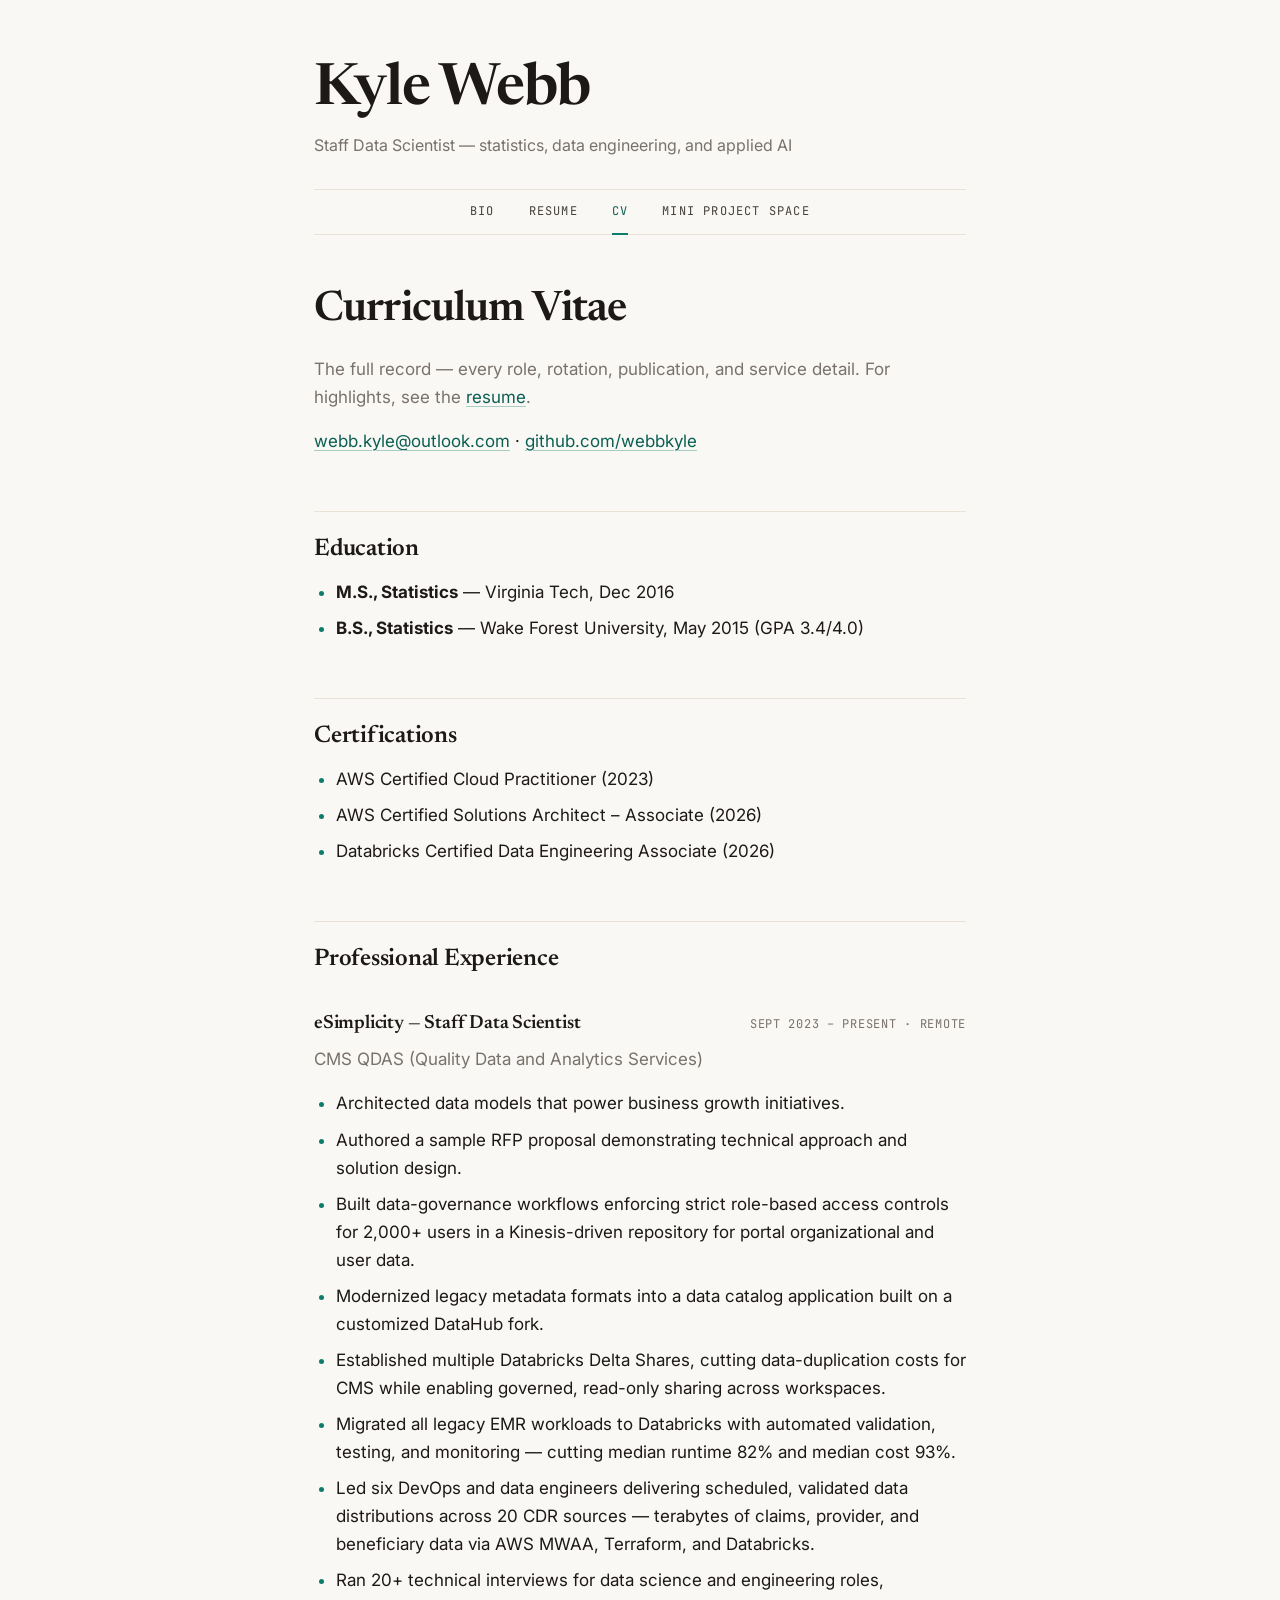
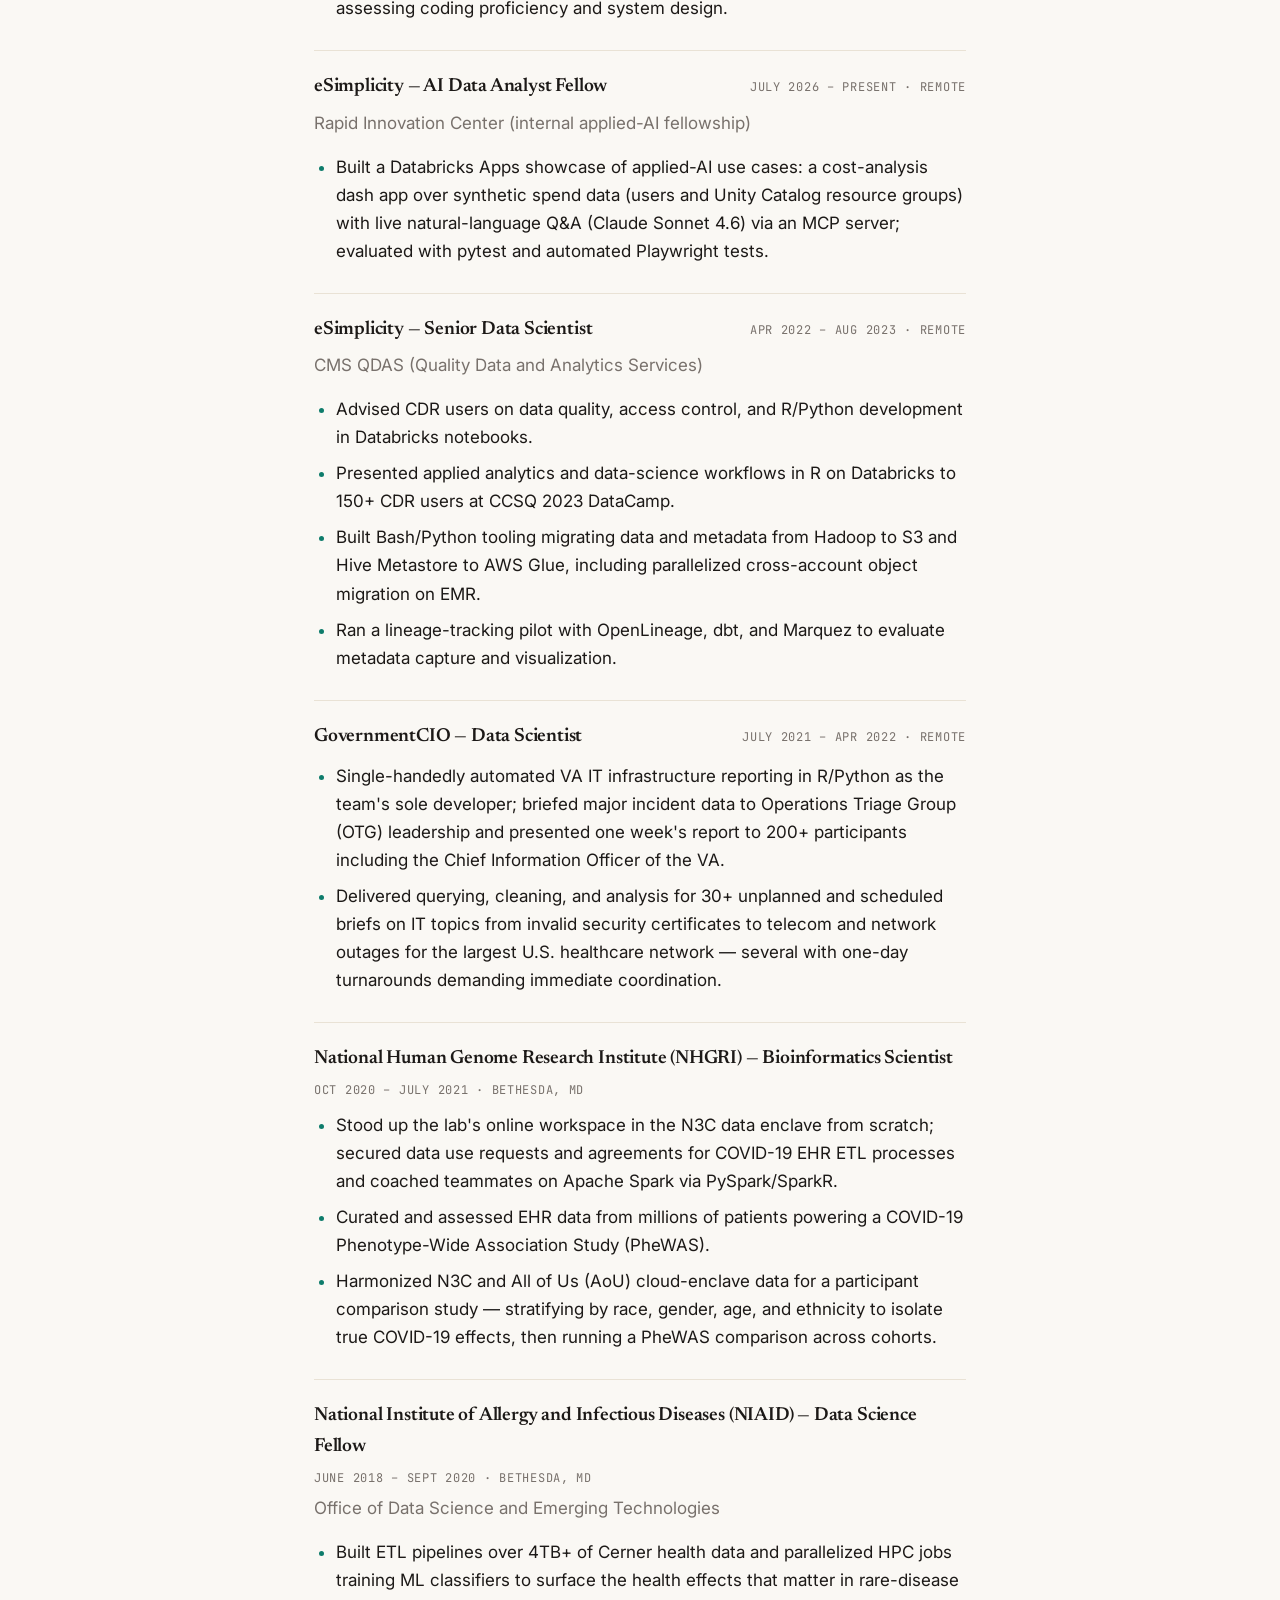
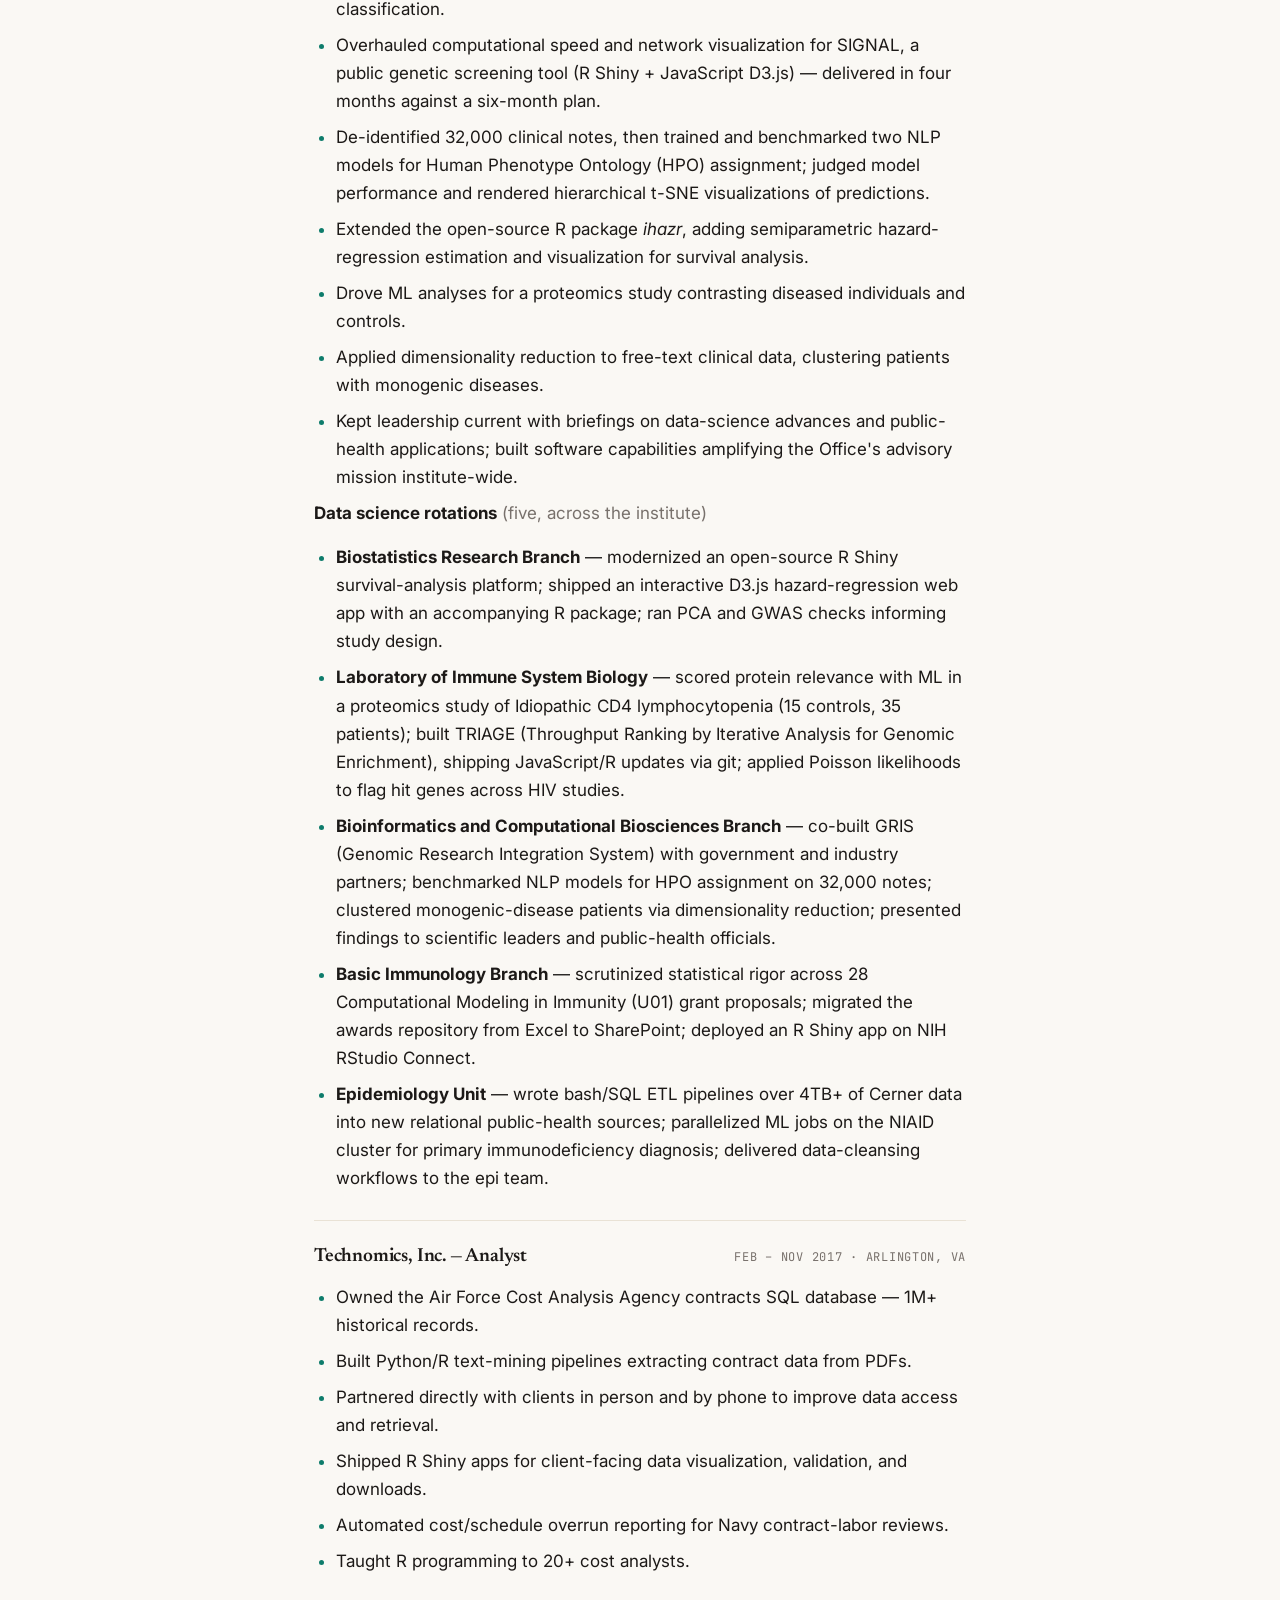
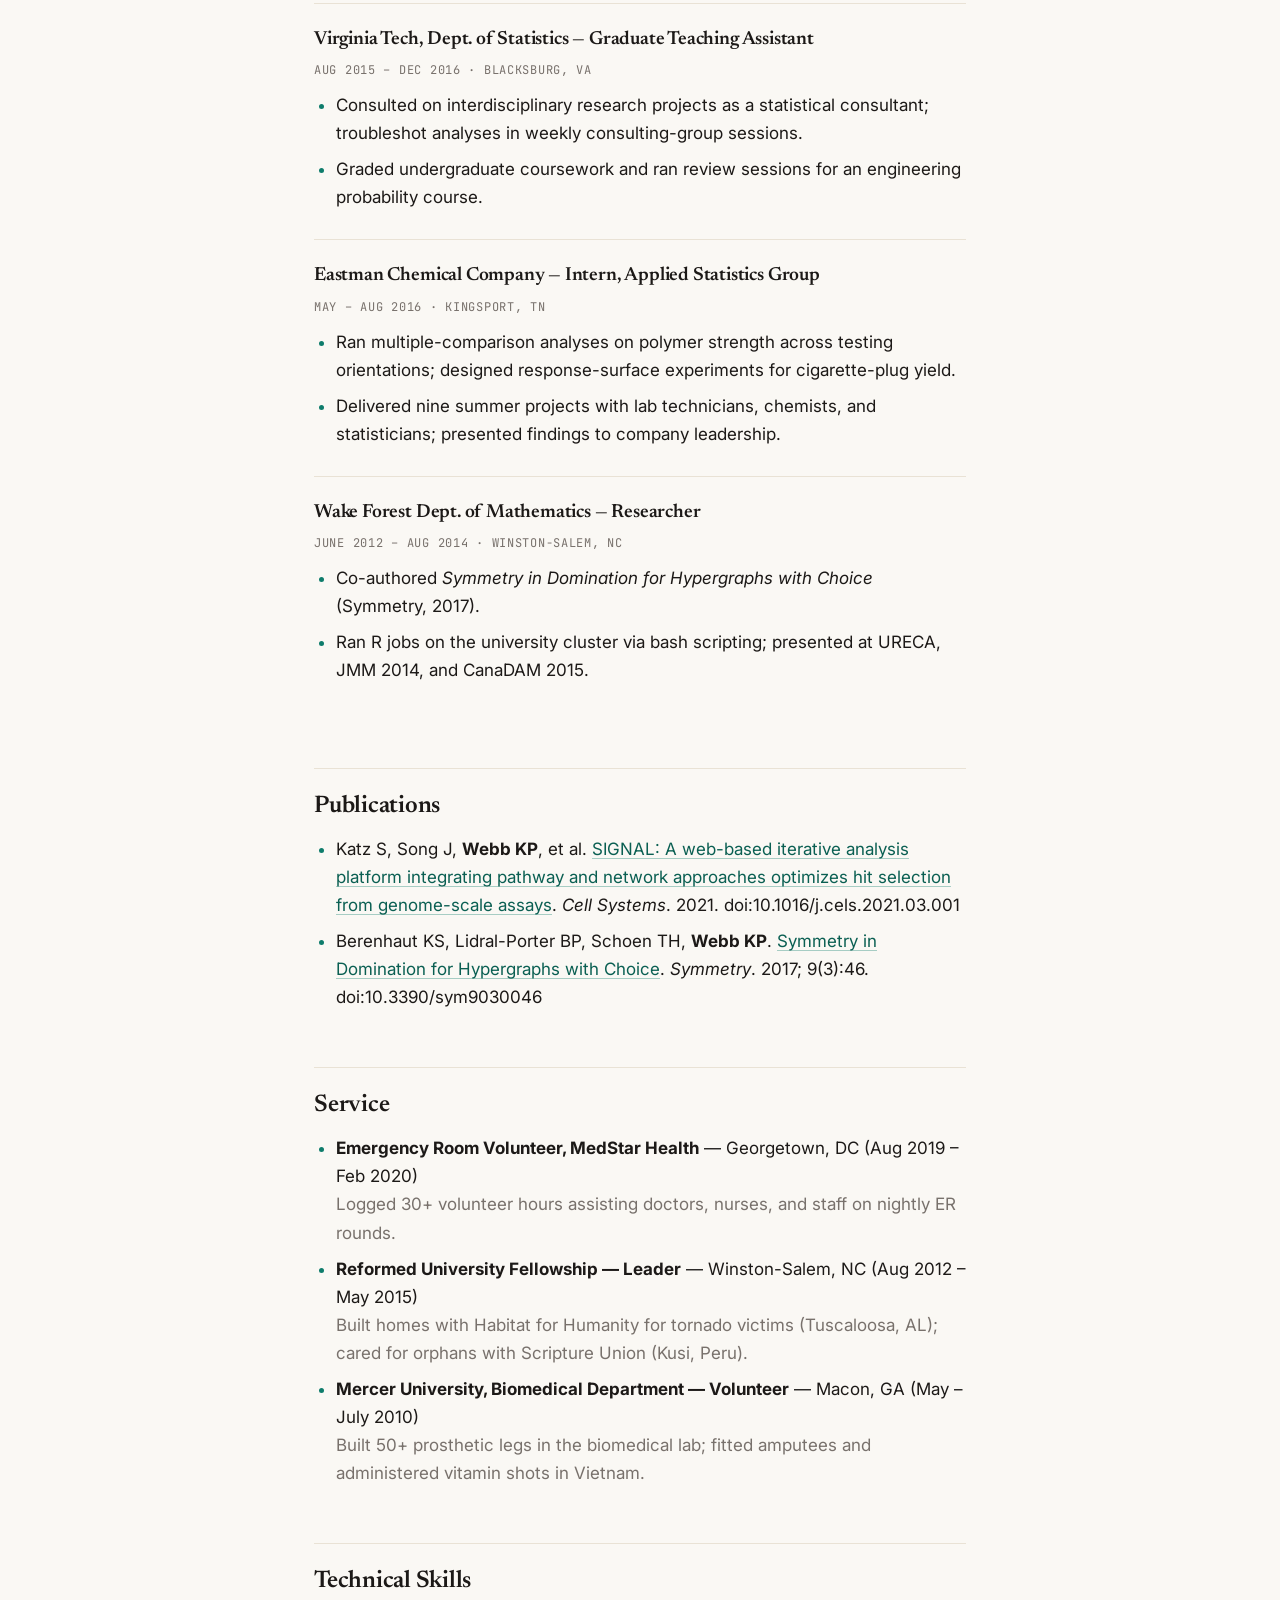
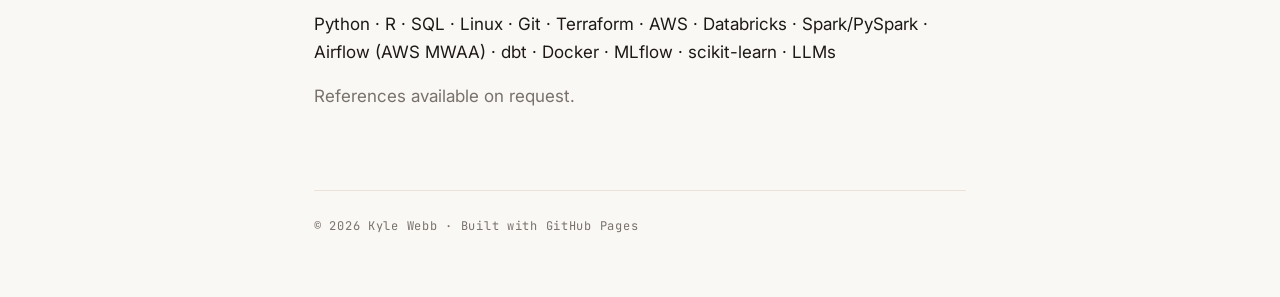
==== commit 825c6c82: "CV: break out AI Fellow role, align shared bullet language, link publications - AI Data Analyst Fell" ====
--- a/cv/index.html
+++ b/cv/index.html
@@ -45,11 +45,10 @@
 
 <div class="card">
 <div class="job-head"><strong>eSimplicity — Staff Data Scientist</strong><span class="job-date">Sept 2023 – Present · Remote</span></div>
-<p class="muted" style="margin-top:0">AI Data Analyst Fellow, Rapid Innovation Center (internal applied-AI fellowship) · CMS QDAS (Quality Data and Analytics Services)</p>
+<p class="muted" style="margin-top:0">CMS QDAS (Quality Data and Analytics Services)</p>
 <ul class="tight">
-<li>Built a Databricks Apps showcase of applied-AI use cases: a cost-analysis dash app over synthetic spend data (users and Unity Catalog resource groups) with live natural-language Q&A (Claude Sonnet 4.6) via an MCP server; evaluated with pytest and automated Playwright tests.</li>
-<li>Architect data models that power business growth initiatives.</li>
-<li>Authored a mock RFP proposal demonstrating technical approach and solution design.</li>
+<li>Architected data models that power business growth initiatives.</li>
+<li>Authored a sample RFP proposal demonstrating technical approach and solution design.</li>
 <li>Built data-governance workflows enforcing strict role-based access controls for 2,000+ users in a Kinesis-driven repository for portal organizational and user data.</li>
 <li>Modernized legacy metadata formats into a data catalog application built on a customized DataHub fork.</li>
 <li>Established multiple Databricks Delta Shares, cutting data-duplication costs for CMS while enabling governed, read-only sharing across workspaces.</li>
@@ -60,12 +59,20 @@
 </div>
 
 <div class="card">
+<div class="job-head"><strong>eSimplicity — AI Data Analyst Fellow</strong><span class="job-date">July 2026 – Present · Remote</span></div>
+<p class="muted" style="margin-top:0">Rapid Innovation Center (internal applied-AI fellowship)</p>
+<ul class="tight">
+<li>Built a Databricks Apps showcase of applied-AI use cases: a cost-analysis dash app over synthetic spend data (users and Unity Catalog resource groups) with live natural-language Q&A (Claude Sonnet 4.6) via an MCP server; evaluated with pytest and automated Playwright tests.</li>
+</ul>
+</div>
+
+<div class="card">
 <div class="job-head"><strong>eSimplicity — Senior Data Scientist</strong><span class="job-date">Apr 2022 – Aug 2023 · Remote</span></div>
 <p class="muted" style="margin-top:0">CMS QDAS (Quality Data and Analytics Services)</p>
 <ul class="tight">
 <li>Advised CDR users on data quality, access control, and R/Python development in Databricks notebooks.</li>
 <li>Presented applied analytics and data-science workflows in R on Databricks to 150+ CDR users at CCSQ 2023 DataCamp.</li>
-<li>Built Bash/Python tooling migrating data and metadata from Hadoop to S3 and Hive Metastore to AWS Glue — including parallelized cross-account object migration on EMR.</li>
+<li>Built Bash/Python tooling migrating data and metadata from Hadoop to S3 and Hive Metastore to AWS Glue, including parallelized cross-account object migration on EMR.</li>
 <li>Ran a lineage-tracking pilot with OpenLineage, dbt, and Marquez to evaluate metadata capture and visualization.</li>
 </ul>
 </div>
@@ -147,8 +154,8 @@
 
 <h2>Publications</h2>
 <ul class="tight">
-<li>Katz S, Song J, <strong>Webb KP</strong>, et al. SIGNAL: A web-based iterative analysis platform integrating pathway and network approaches optimizes hit selection from genome-scale assays. <em>Cell Systems</em>. 2021. doi:10.1016/j.cels.2021.03.001</li>
-<li>Berenhaut KS, Lidral-Porter BP, Schoen TH, <strong>Webb KP</strong>. Symmetry in Domination for Hypergraphs with Choice. <em>Symmetry</em>. 2017; 9(3):46. doi:10.3390/sym9030046</li>
+<li>Katz S, Song J, <strong>Webb KP</strong>, et al. <a href="https://www.sciencedirect.com/science/article/pii/S2405471221000818">SIGNAL: A web-based iterative analysis platform integrating pathway and network approaches optimizes hit selection from genome-scale assays</a>. <em>Cell Systems</em>. 2021. doi:10.1016/j.cels.2021.03.001</li>
+<li>Berenhaut KS, Lidral-Porter BP, Schoen TH, <strong>Webb KP</strong>. <a href="https://doi.org/10.3390/sym9030046">Symmetry in Domination for Hypergraphs with Choice</a>. <em>Symmetry</em>. 2017; 9(3):46. doi:10.3390/sym9030046</li>
 </ul>
 
 <h2>Service</h2>
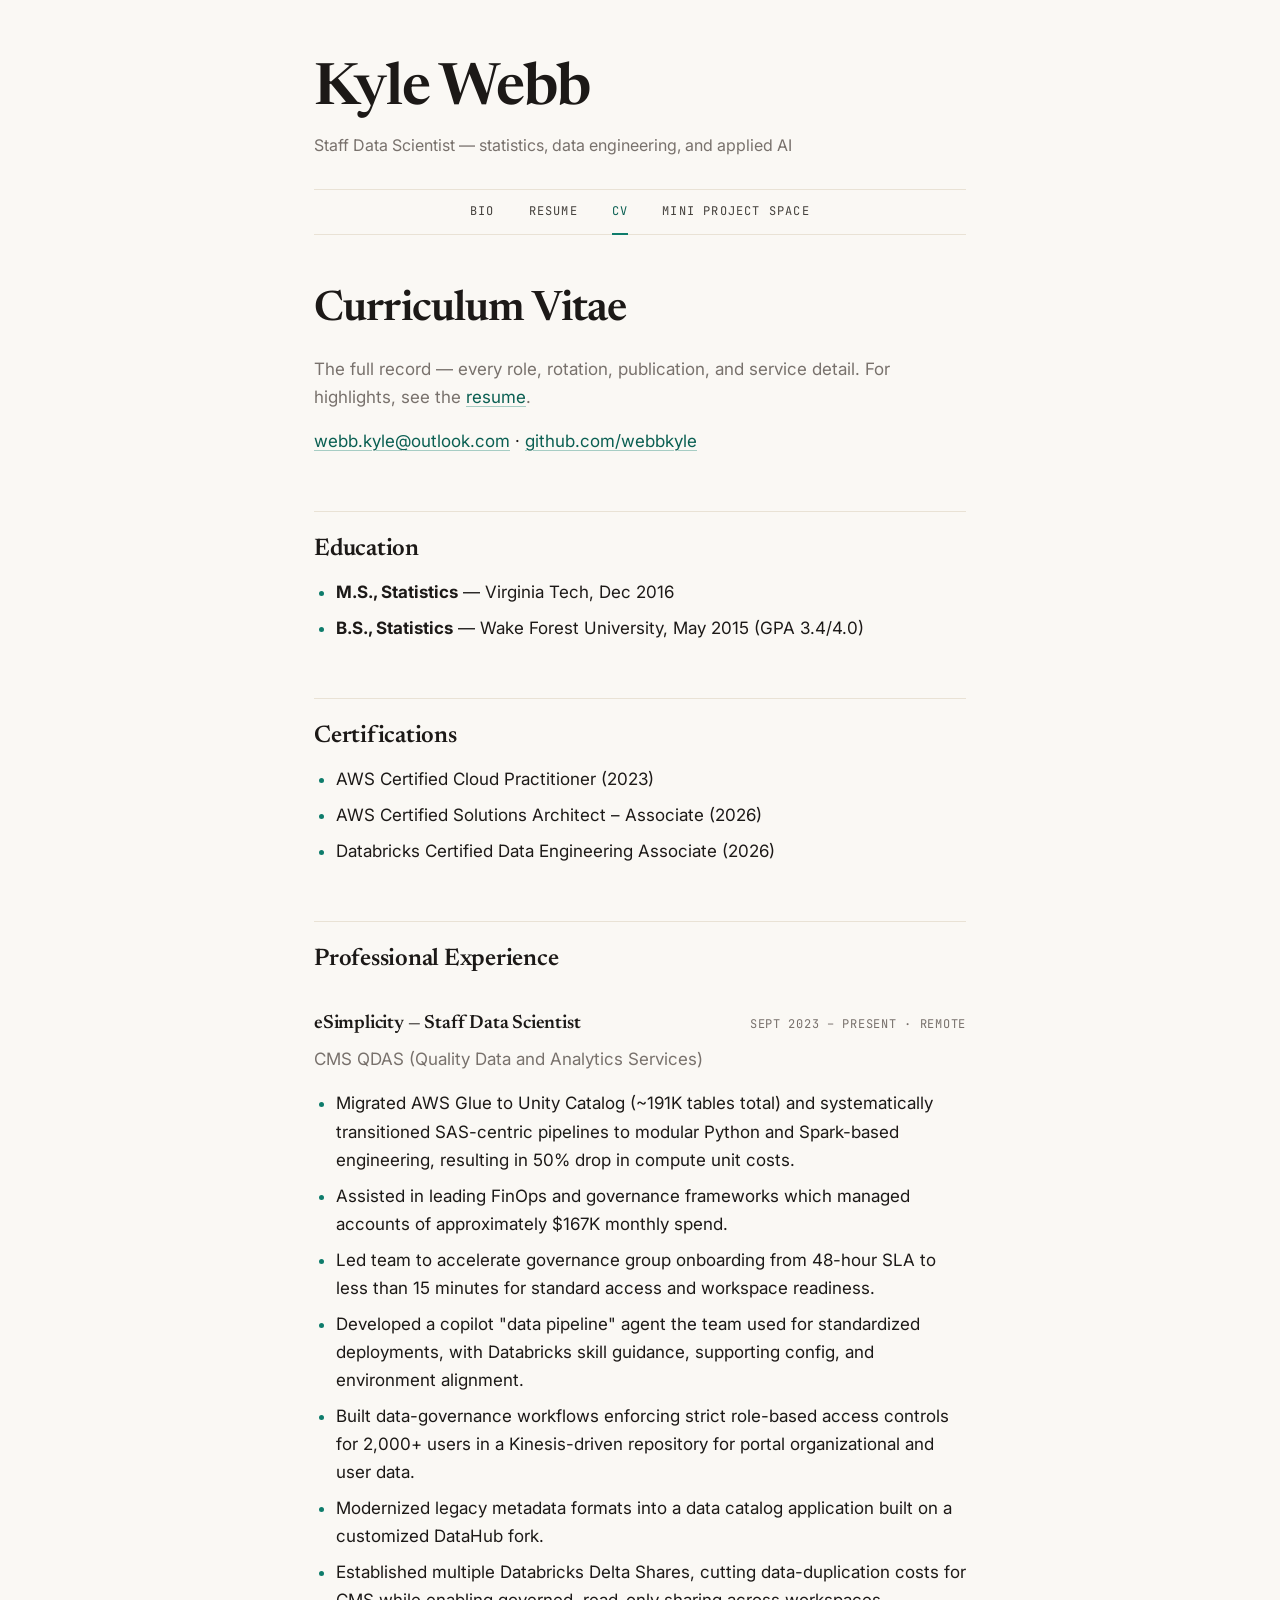
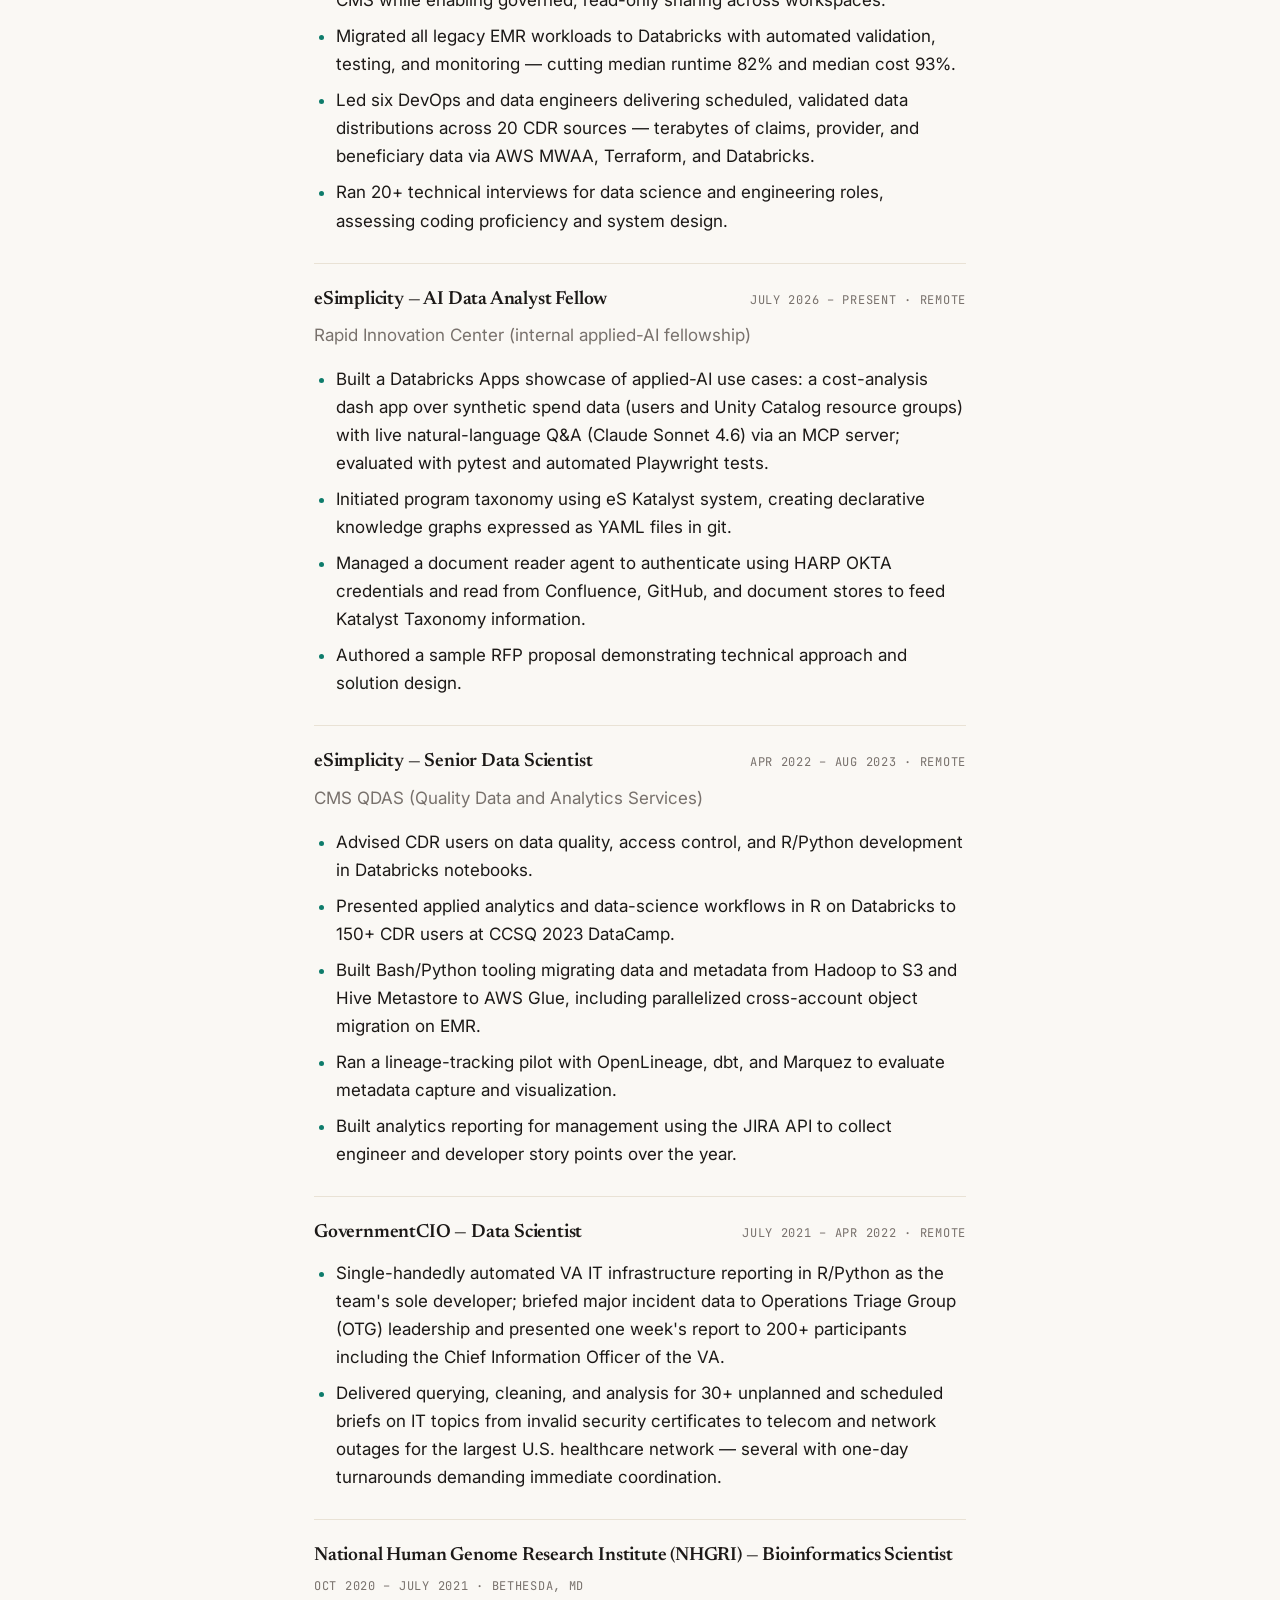
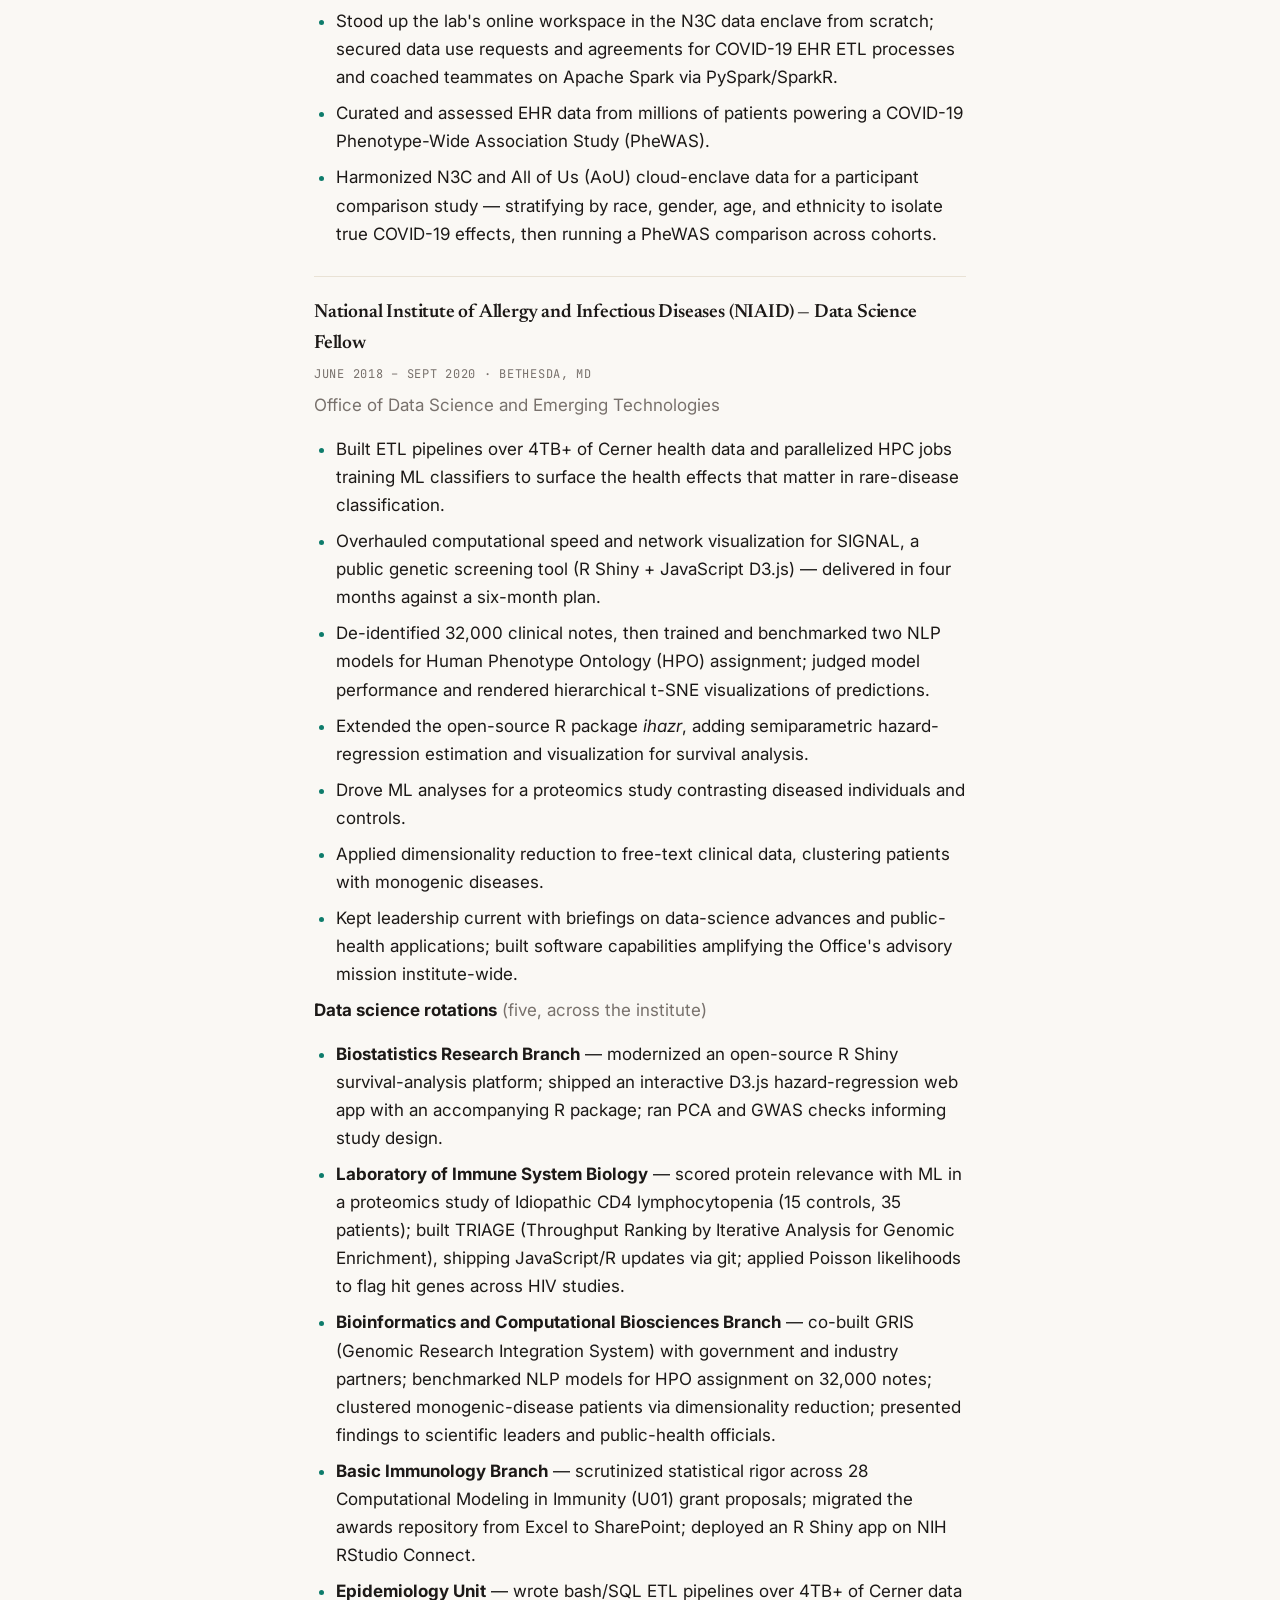
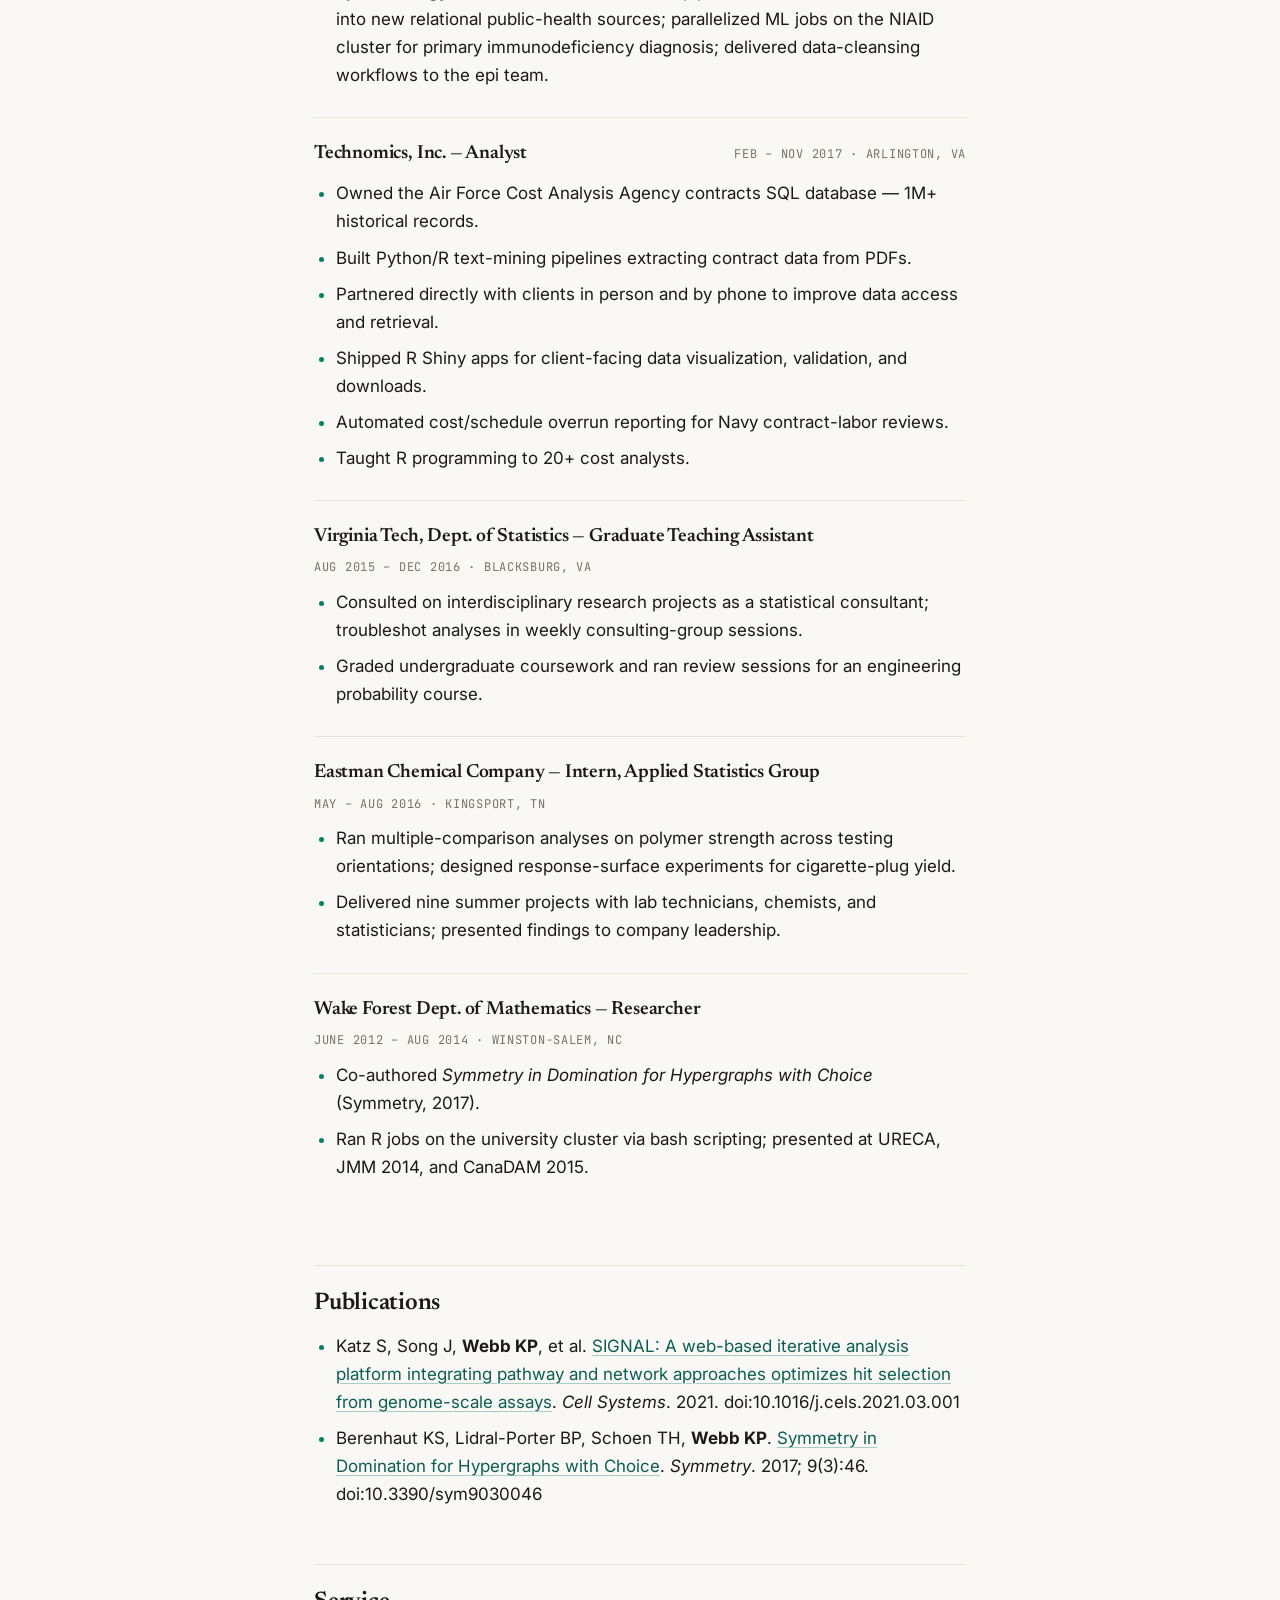
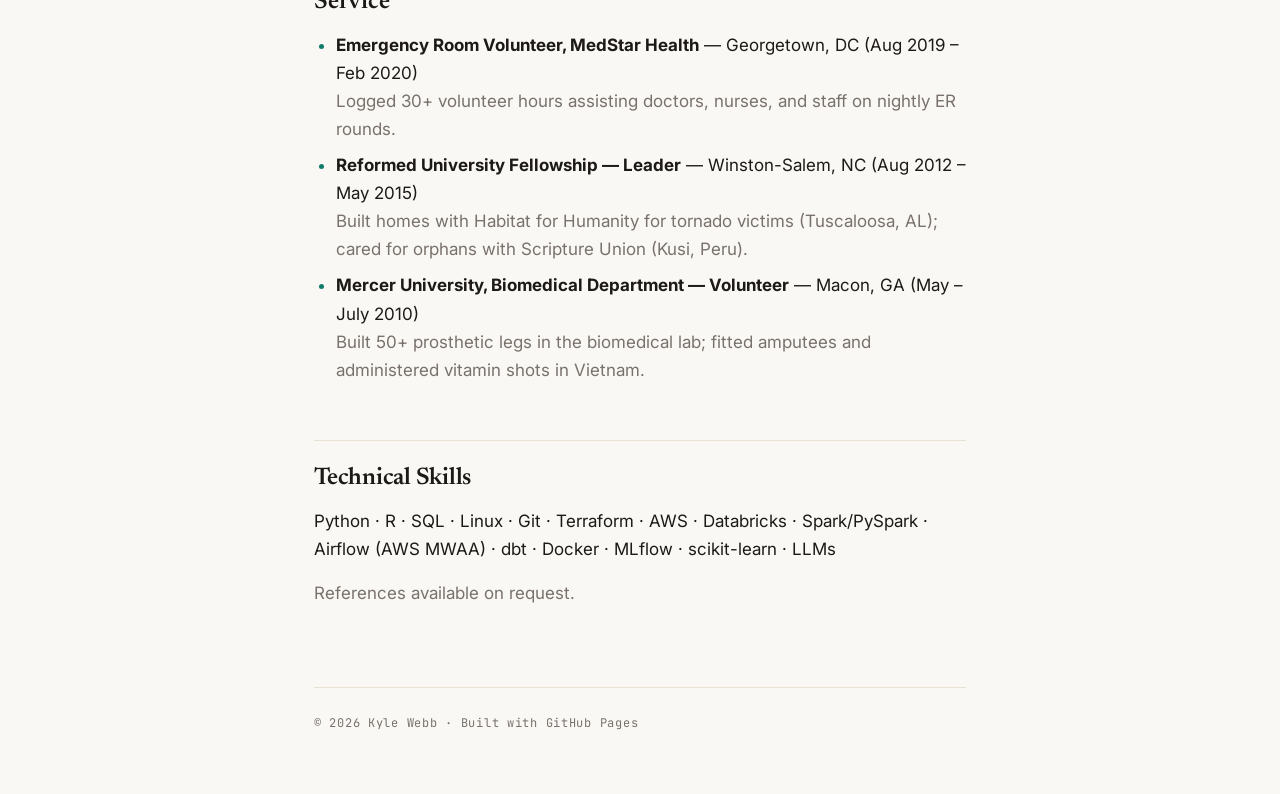
==== commit 79f28ed5: "CV: add Kyle's new role notes (Staff, Fellow, Senior) Staff: Glue to Unity Catalog migration (~191K " ====
--- a/cv/index.html
+++ b/cv/index.html
@@ -47,8 +47,10 @@
 <div class="job-head"><strong>eSimplicity — Staff Data Scientist</strong><span class="job-date">Sept 2023 – Present · Remote</span></div>
 <p class="muted" style="margin-top:0">CMS QDAS (Quality Data and Analytics Services)</p>
 <ul class="tight">
-<li>Architected data models that power business growth initiatives.</li>
-<li>Authored a sample RFP proposal demonstrating technical approach and solution design.</li>
+<li>Migrated AWS Glue to Unity Catalog (~191K tables total) and systematically transitioned SAS-centric pipelines to modular Python and Spark-based engineering, resulting in 50% drop in compute unit costs.</li>
+<li>Assisted in leading FinOps and governance frameworks which managed accounts of approximately $167K monthly spend.</li>
+<li>Led team to accelerate governance group onboarding from 48-hour SLA to less than 15 minutes for standard access and workspace readiness.</li>
+<li>Developed a copilot "data pipeline" agent the team used for standardized deployments, with Databricks skill guidance, supporting config, and environment alignment.</li>
 <li>Built data-governance workflows enforcing strict role-based access controls for 2,000+ users in a Kinesis-driven repository for portal organizational and user data.</li>
 <li>Modernized legacy metadata formats into a data catalog application built on a customized DataHub fork.</li>
 <li>Established multiple Databricks Delta Shares, cutting data-duplication costs for CMS while enabling governed, read-only sharing across workspaces.</li>
@@ -63,6 +65,9 @@
 <p class="muted" style="margin-top:0">Rapid Innovation Center (internal applied-AI fellowship)</p>
 <ul class="tight">
 <li>Built a Databricks Apps showcase of applied-AI use cases: a cost-analysis dash app over synthetic spend data (users and Unity Catalog resource groups) with live natural-language Q&A (Claude Sonnet 4.6) via an MCP server; evaluated with pytest and automated Playwright tests.</li>
+<li>Initiated program taxonomy using eS Katalyst system, creating declarative knowledge graphs expressed as YAML files in git.</li>
+<li>Managed a document reader agent to authenticate using HARP OKTA credentials and read from Confluence, GitHub, and document stores to feed Katalyst Taxonomy information.</li>
+<li>Authored a sample RFP proposal demonstrating technical approach and solution design.</li>
 </ul>
 </div>
 
@@ -74,6 +79,7 @@
 <li>Presented applied analytics and data-science workflows in R on Databricks to 150+ CDR users at CCSQ 2023 DataCamp.</li>
 <li>Built Bash/Python tooling migrating data and metadata from Hadoop to S3 and Hive Metastore to AWS Glue, including parallelized cross-account object migration on EMR.</li>
 <li>Ran a lineage-tracking pilot with OpenLineage, dbt, and Marquez to evaluate metadata capture and visualization.</li>
+<li>Built analytics reporting for management using the JIRA API to collect engineer and developer story points over the year.</li>
 </ul>
 </div>
 
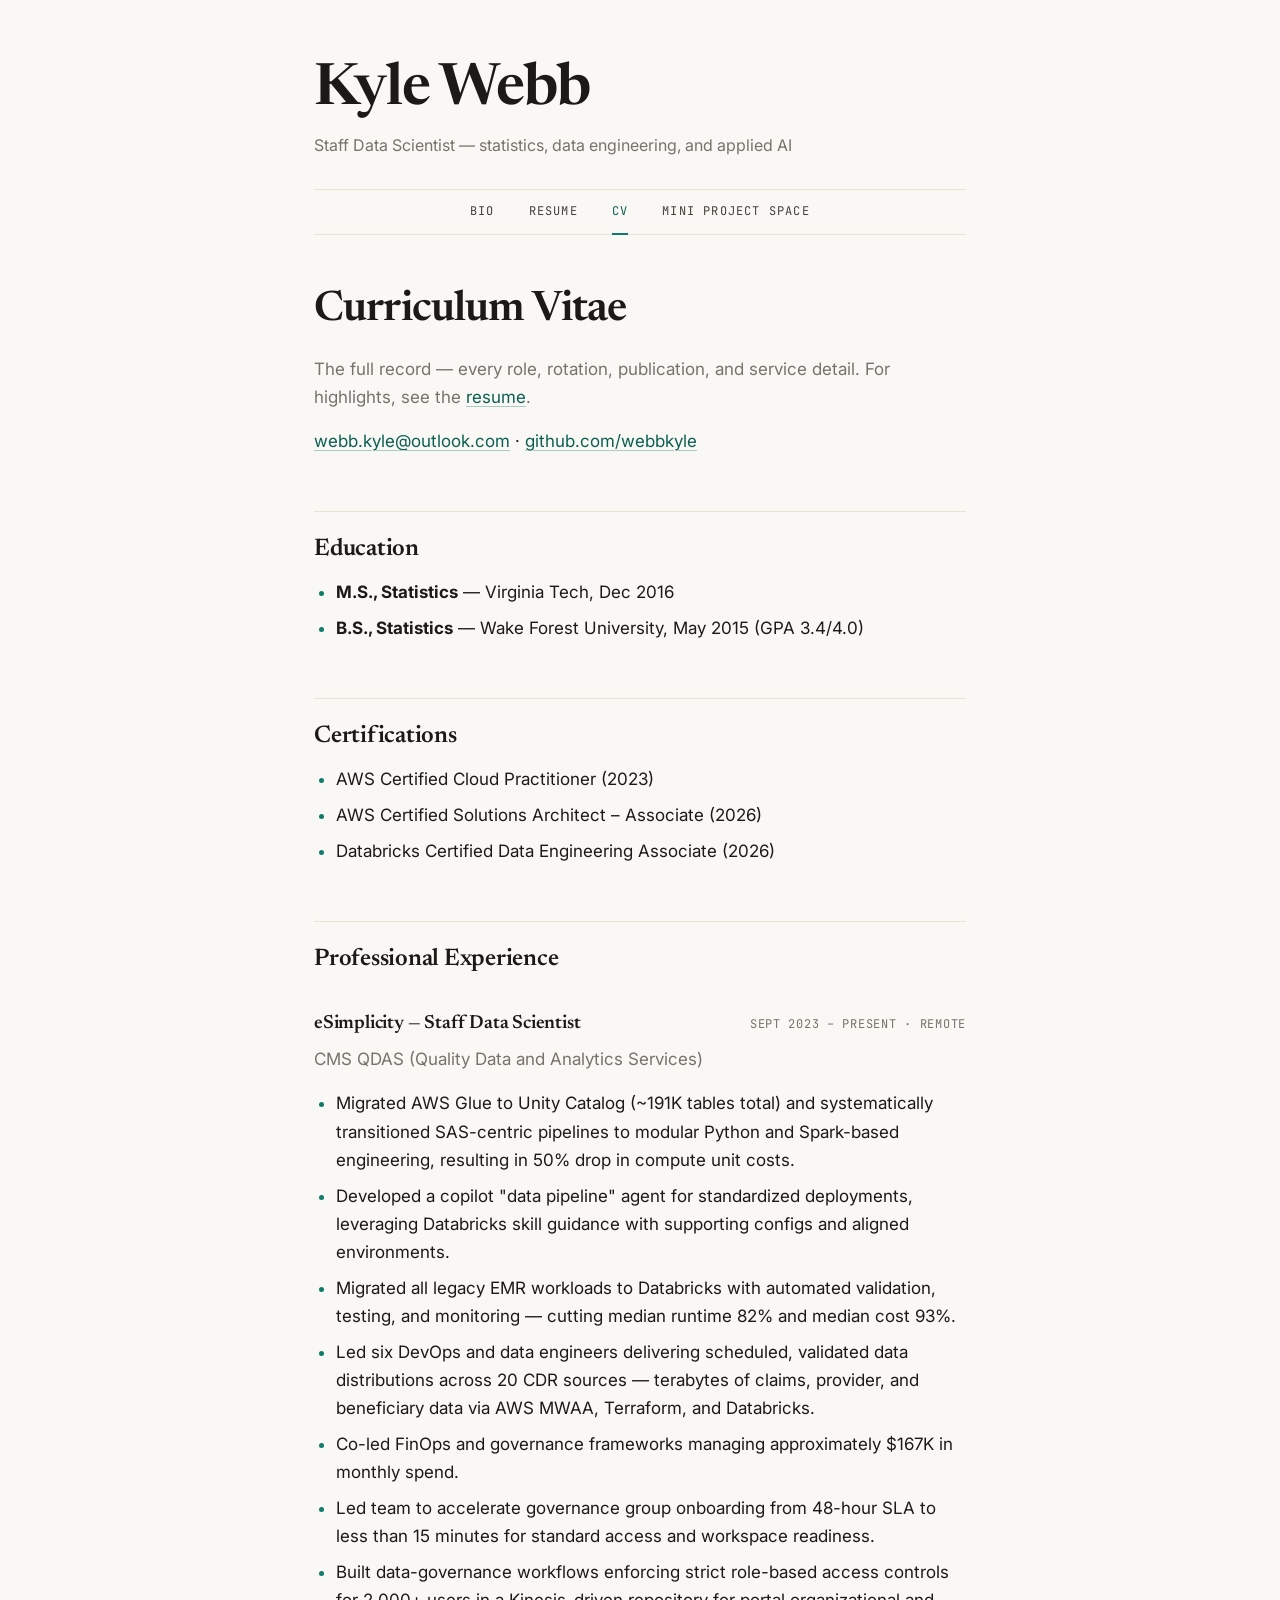
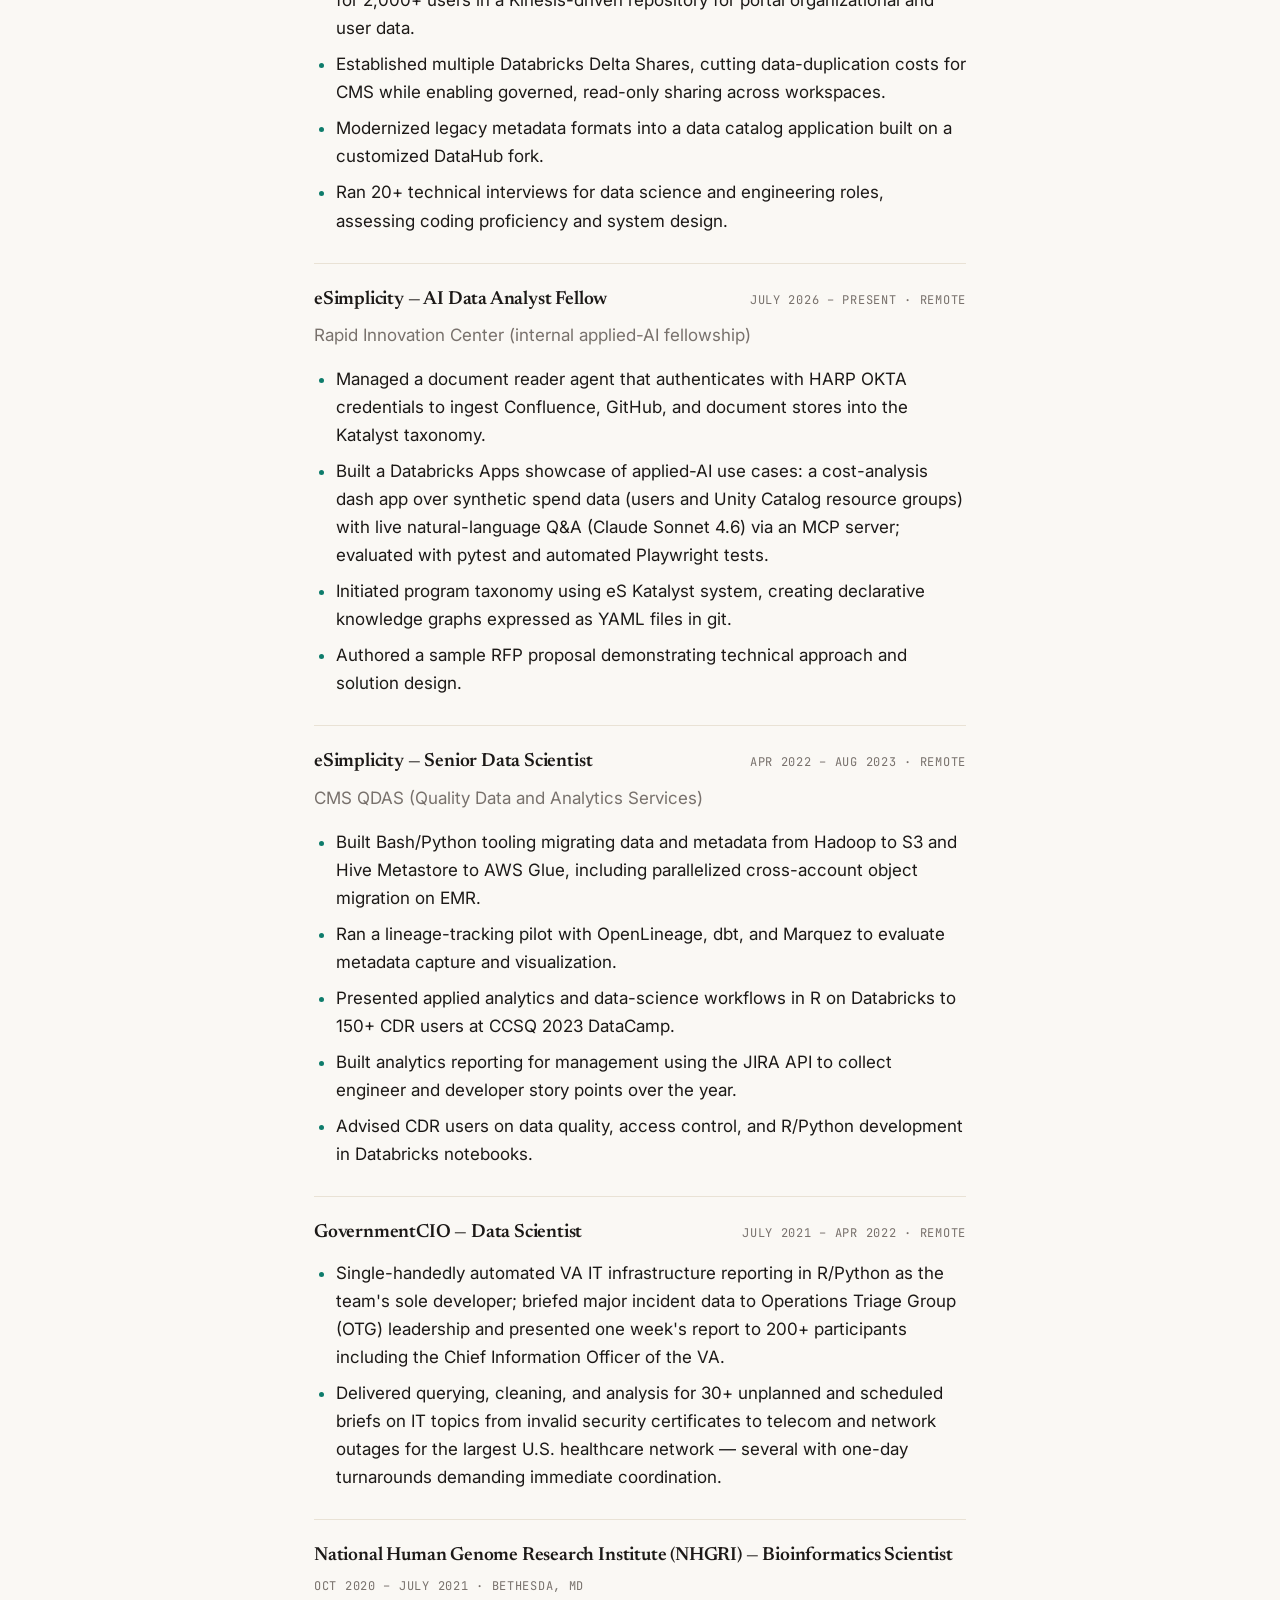
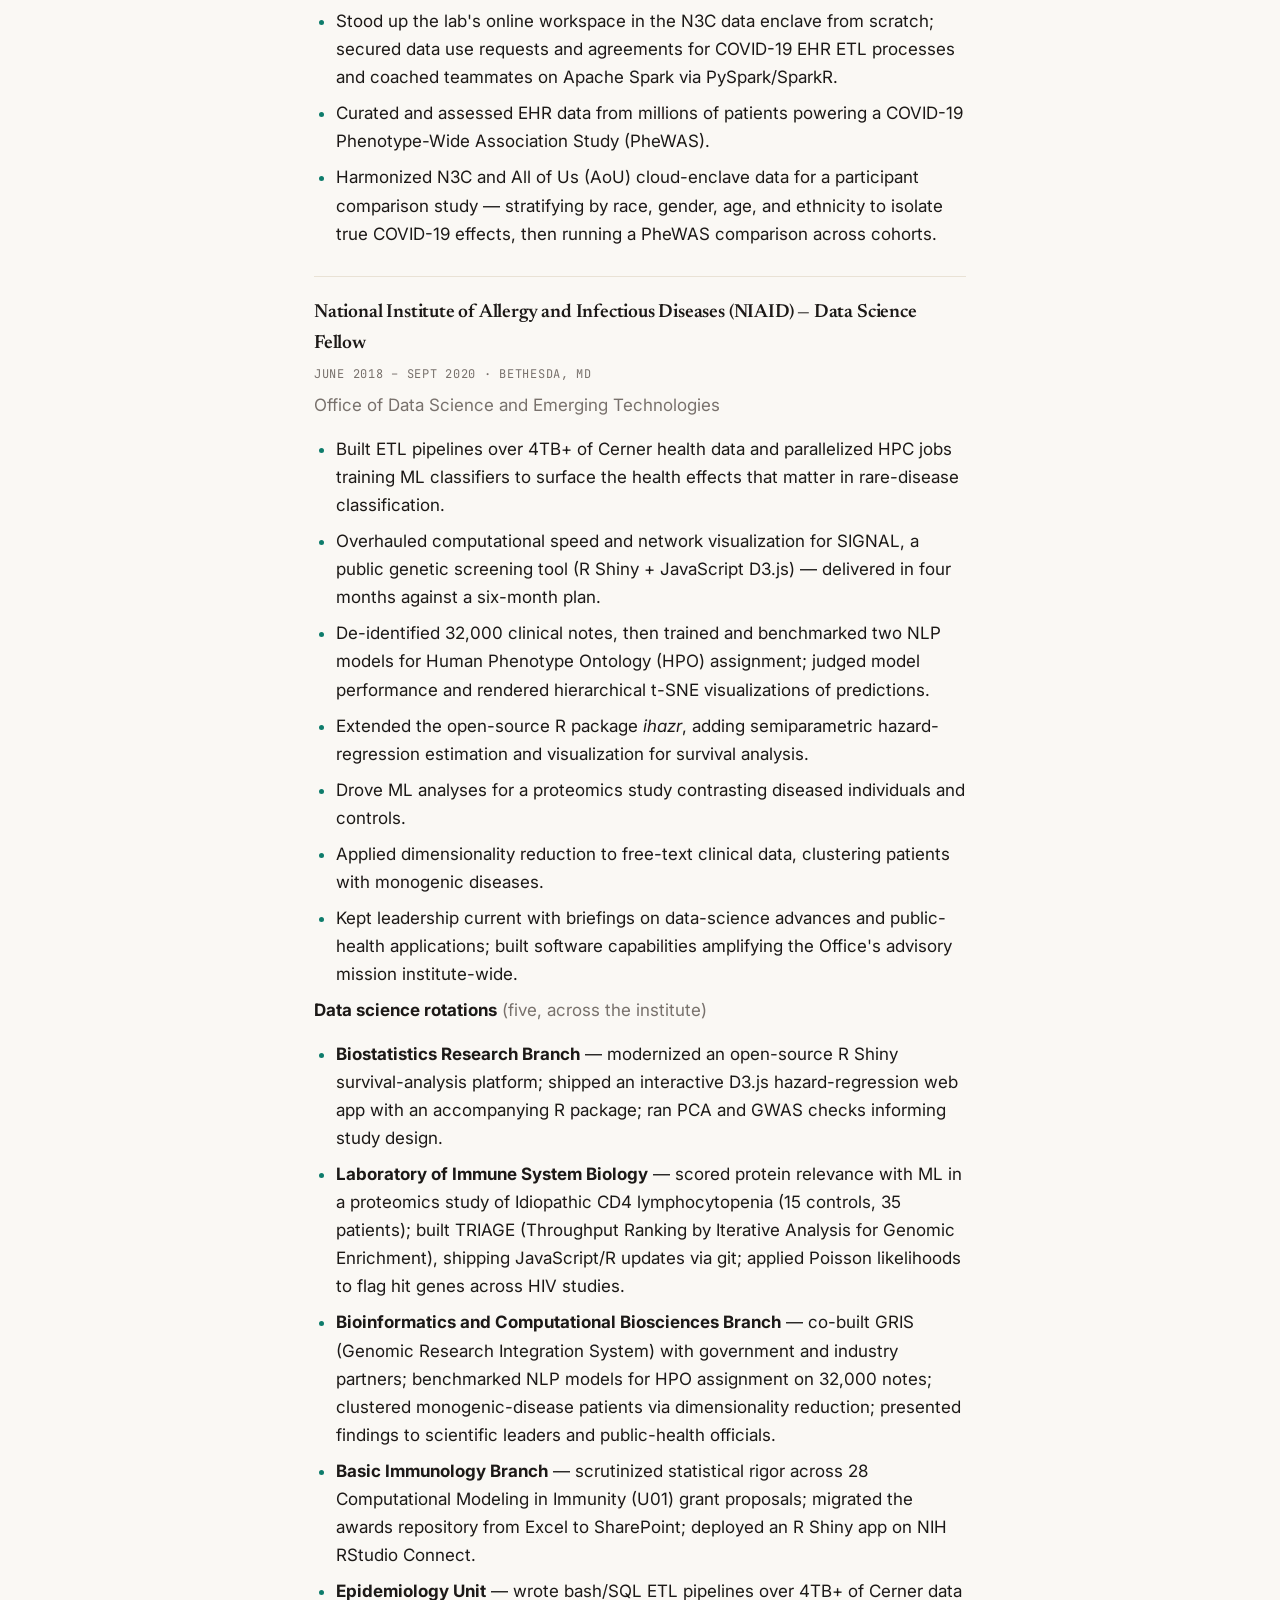
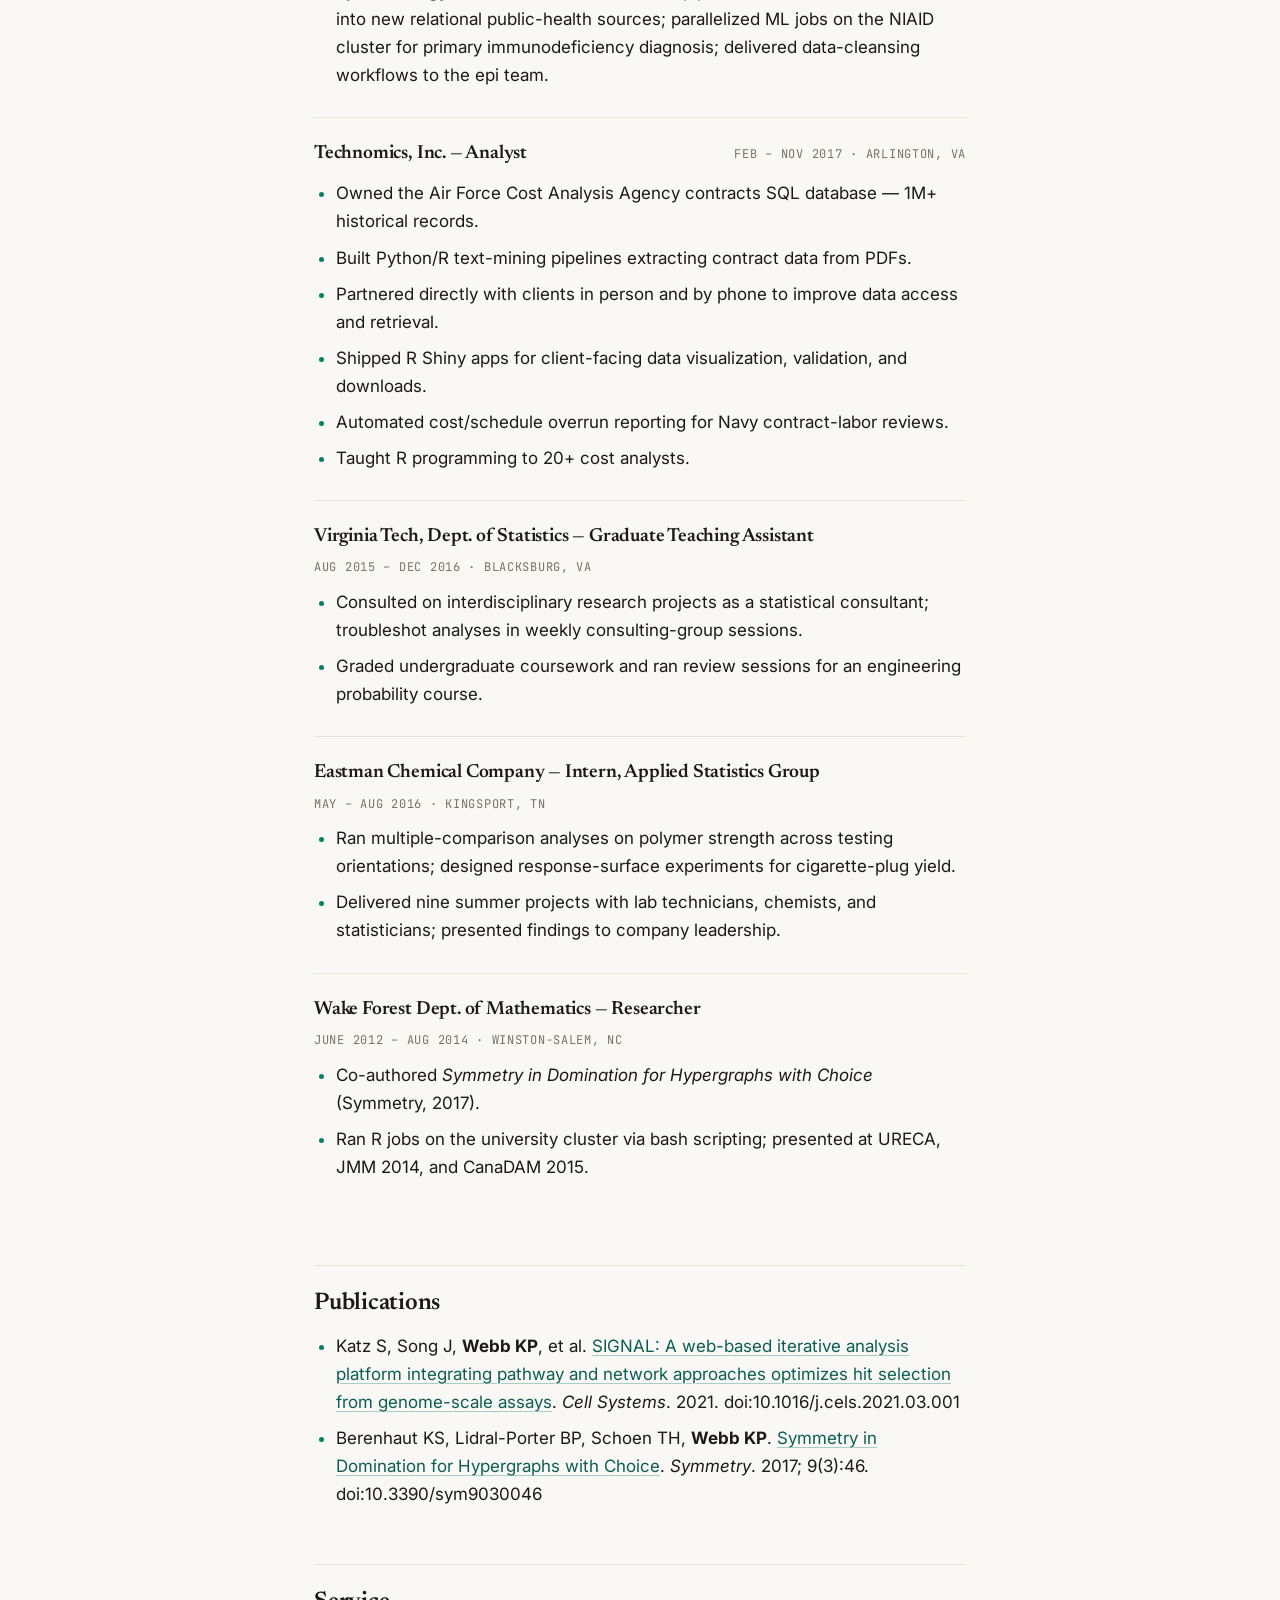
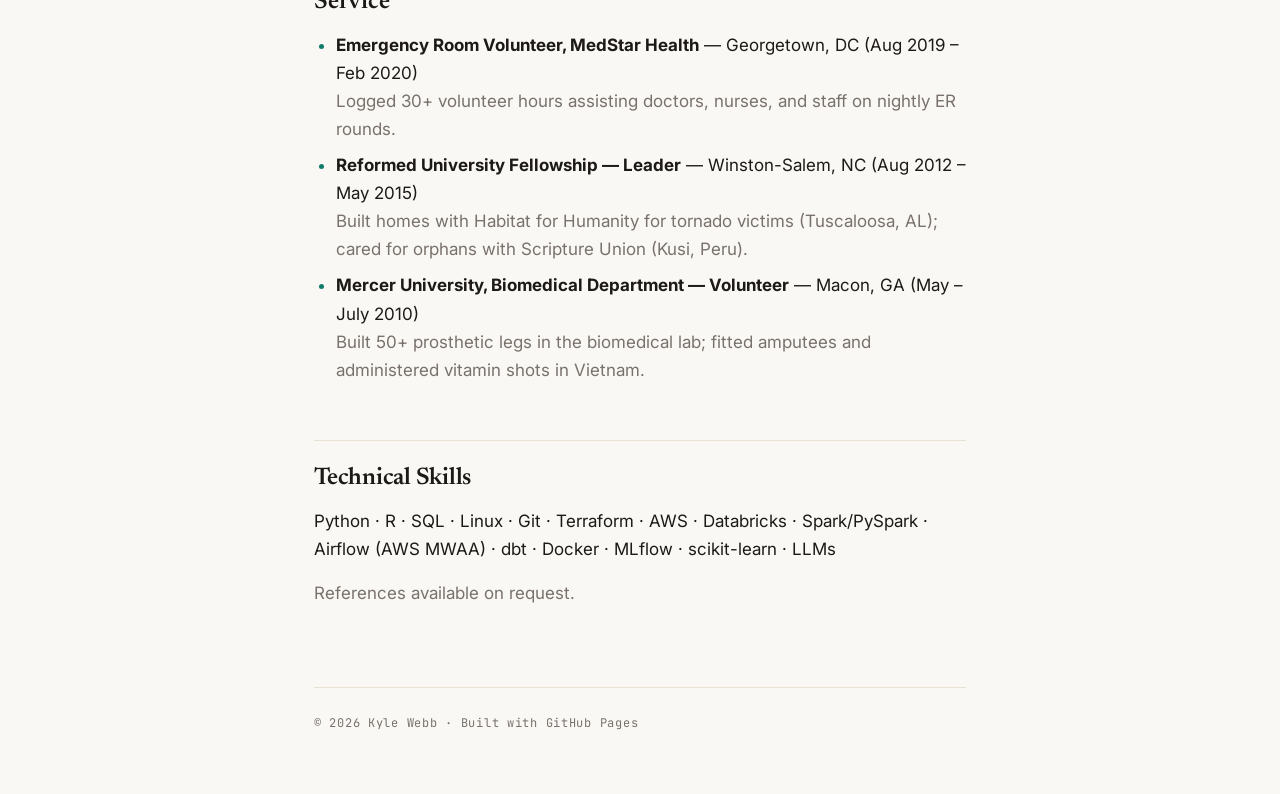
==== commit c7ecd66f: "Resume scan: reorder by AI/ML relevance + impact, Fellow bullets, polish language - Impact Highlight" ====
--- a/cv/index.html
+++ b/cv/index.html
@@ -48,14 +48,14 @@
 <p class="muted" style="margin-top:0">CMS QDAS (Quality Data and Analytics Services)</p>
 <ul class="tight">
 <li>Migrated AWS Glue to Unity Catalog (~191K tables total) and systematically transitioned SAS-centric pipelines to modular Python and Spark-based engineering, resulting in 50% drop in compute unit costs.</li>
-<li>Assisted in leading FinOps and governance frameworks which managed accounts of approximately $167K monthly spend.</li>
-<li>Led team to accelerate governance group onboarding from 48-hour SLA to less than 15 minutes for standard access and workspace readiness.</li>
-<li>Developed a copilot "data pipeline" agent the team used for standardized deployments, with Databricks skill guidance, supporting config, and environment alignment.</li>
-<li>Built data-governance workflows enforcing strict role-based access controls for 2,000+ users in a Kinesis-driven repository for portal organizational and user data.</li>
-<li>Modernized legacy metadata formats into a data catalog application built on a customized DataHub fork.</li>
-<li>Established multiple Databricks Delta Shares, cutting data-duplication costs for CMS while enabling governed, read-only sharing across workspaces.</li>
+<li>Developed a copilot "data pipeline" agent for standardized deployments, leveraging Databricks skill guidance with supporting configs and aligned environments.</li>
 <li>Migrated all legacy EMR workloads to Databricks with automated validation, testing, and monitoring — cutting median runtime 82% and median cost 93%.</li>
 <li>Led six DevOps and data engineers delivering scheduled, validated data distributions across 20 CDR sources — terabytes of claims, provider, and beneficiary data via AWS MWAA, Terraform, and Databricks.</li>
+<li>Co-led FinOps and governance frameworks managing approximately $167K in monthly spend.</li>
+<li>Led team to accelerate governance group onboarding from 48-hour SLA to less than 15 minutes for standard access and workspace readiness.</li>
+<li>Built data-governance workflows enforcing strict role-based access controls for 2,000+ users in a Kinesis-driven repository for portal organizational and user data.</li>
+<li>Established multiple Databricks Delta Shares, cutting data-duplication costs for CMS while enabling governed, read-only sharing across workspaces.</li>
+<li>Modernized legacy metadata formats into a data catalog application built on a customized DataHub fork.</li>
 <li>Ran 20+ technical interviews for data science and engineering roles, assessing coding proficiency and system design.</li>
 </ul>
 </div>
@@ -64,9 +64,9 @@
 <div class="job-head"><strong>eSimplicity — AI Data Analyst Fellow</strong><span class="job-date">July 2026 – Present · Remote</span></div>
 <p class="muted" style="margin-top:0">Rapid Innovation Center (internal applied-AI fellowship)</p>
 <ul class="tight">
+<li>Managed a document reader agent that authenticates with HARP OKTA credentials to ingest Confluence, GitHub, and document stores into the Katalyst taxonomy.</li>
 <li>Built a Databricks Apps showcase of applied-AI use cases: a cost-analysis dash app over synthetic spend data (users and Unity Catalog resource groups) with live natural-language Q&A (Claude Sonnet 4.6) via an MCP server; evaluated with pytest and automated Playwright tests.</li>
 <li>Initiated program taxonomy using eS Katalyst system, creating declarative knowledge graphs expressed as YAML files in git.</li>
-<li>Managed a document reader agent to authenticate using HARP OKTA credentials and read from Confluence, GitHub, and document stores to feed Katalyst Taxonomy information.</li>
 <li>Authored a sample RFP proposal demonstrating technical approach and solution design.</li>
 </ul>
 </div>
@@ -75,11 +75,11 @@
 <div class="job-head"><strong>eSimplicity — Senior Data Scientist</strong><span class="job-date">Apr 2022 – Aug 2023 · Remote</span></div>
 <p class="muted" style="margin-top:0">CMS QDAS (Quality Data and Analytics Services)</p>
 <ul class="tight">
-<li>Advised CDR users on data quality, access control, and R/Python development in Databricks notebooks.</li>
-<li>Presented applied analytics and data-science workflows in R on Databricks to 150+ CDR users at CCSQ 2023 DataCamp.</li>
 <li>Built Bash/Python tooling migrating data and metadata from Hadoop to S3 and Hive Metastore to AWS Glue, including parallelized cross-account object migration on EMR.</li>
 <li>Ran a lineage-tracking pilot with OpenLineage, dbt, and Marquez to evaluate metadata capture and visualization.</li>
+<li>Presented applied analytics and data-science workflows in R on Databricks to 150+ CDR users at CCSQ 2023 DataCamp.</li>
 <li>Built analytics reporting for management using the JIRA API to collect engineer and developer story points over the year.</li>
+<li>Advised CDR users on data quality, access control, and R/Python development in Databricks notebooks.</li>
 </ul>
 </div>
 
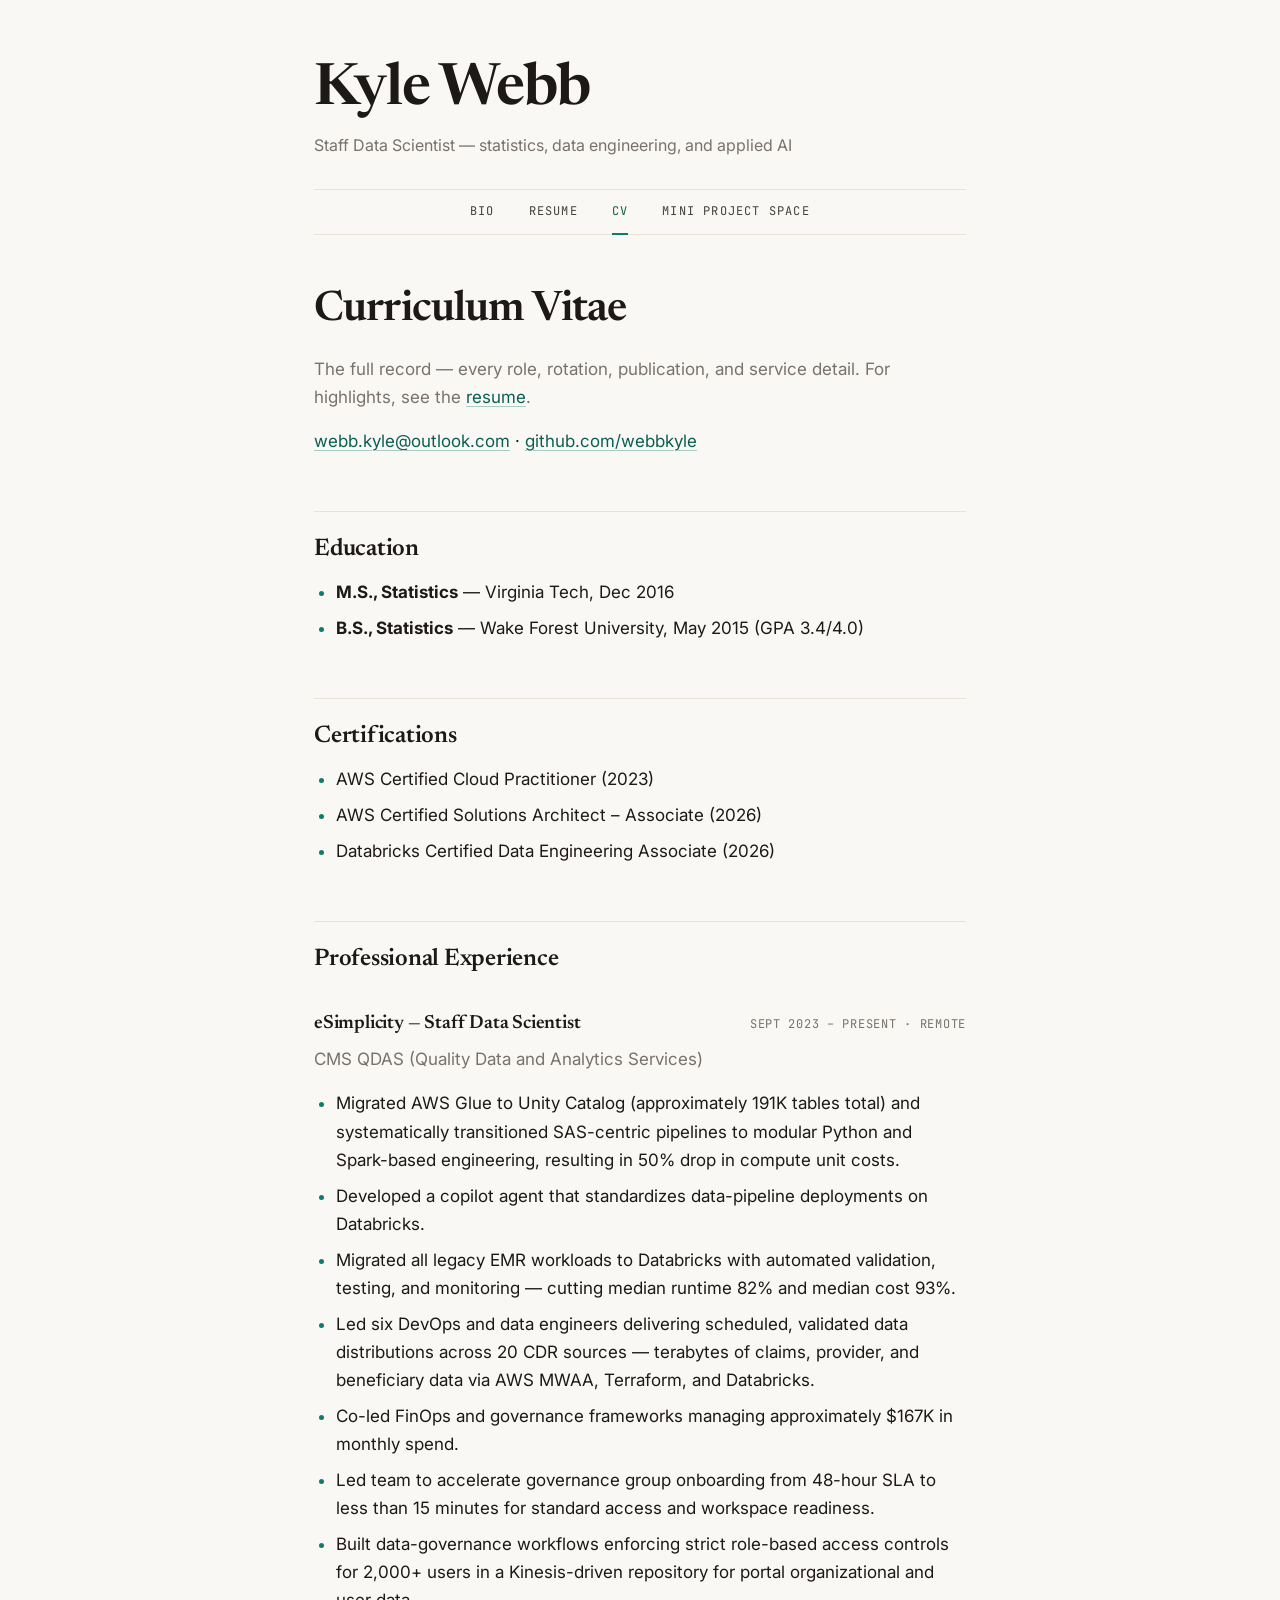
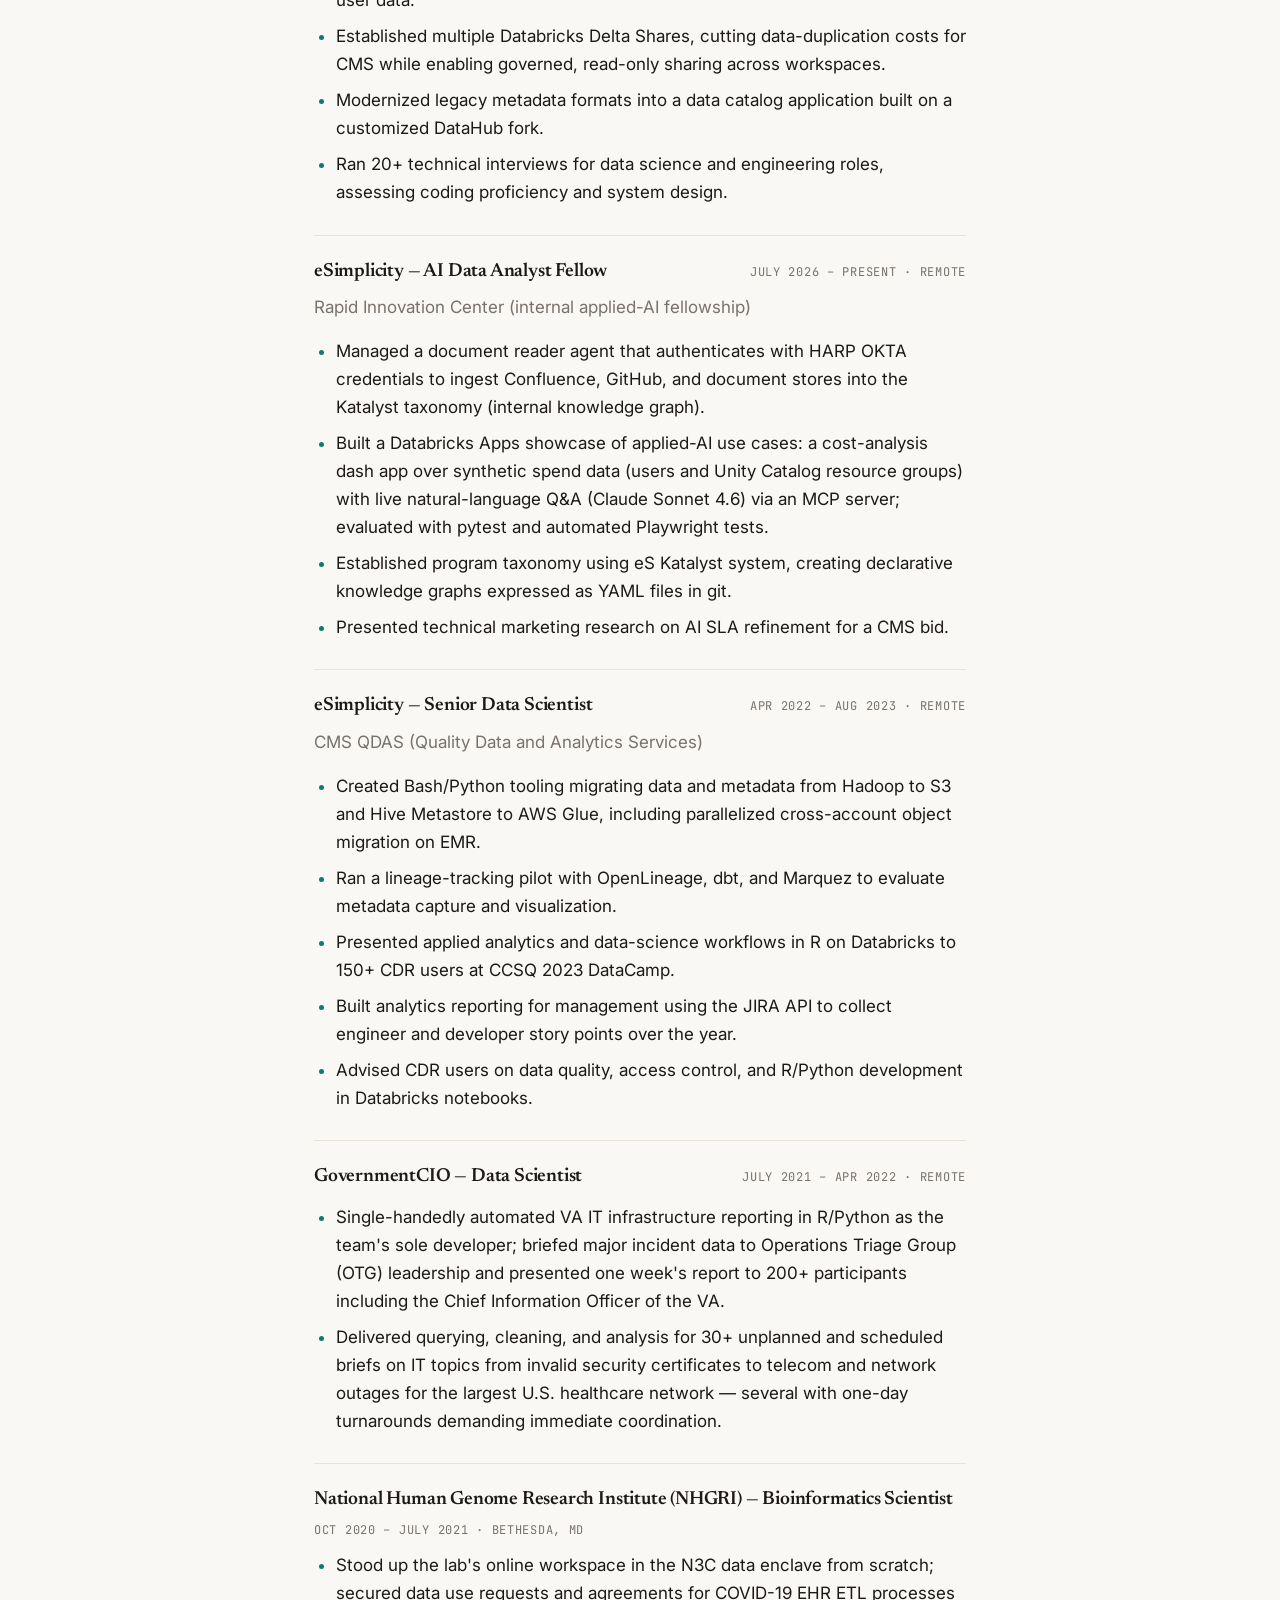
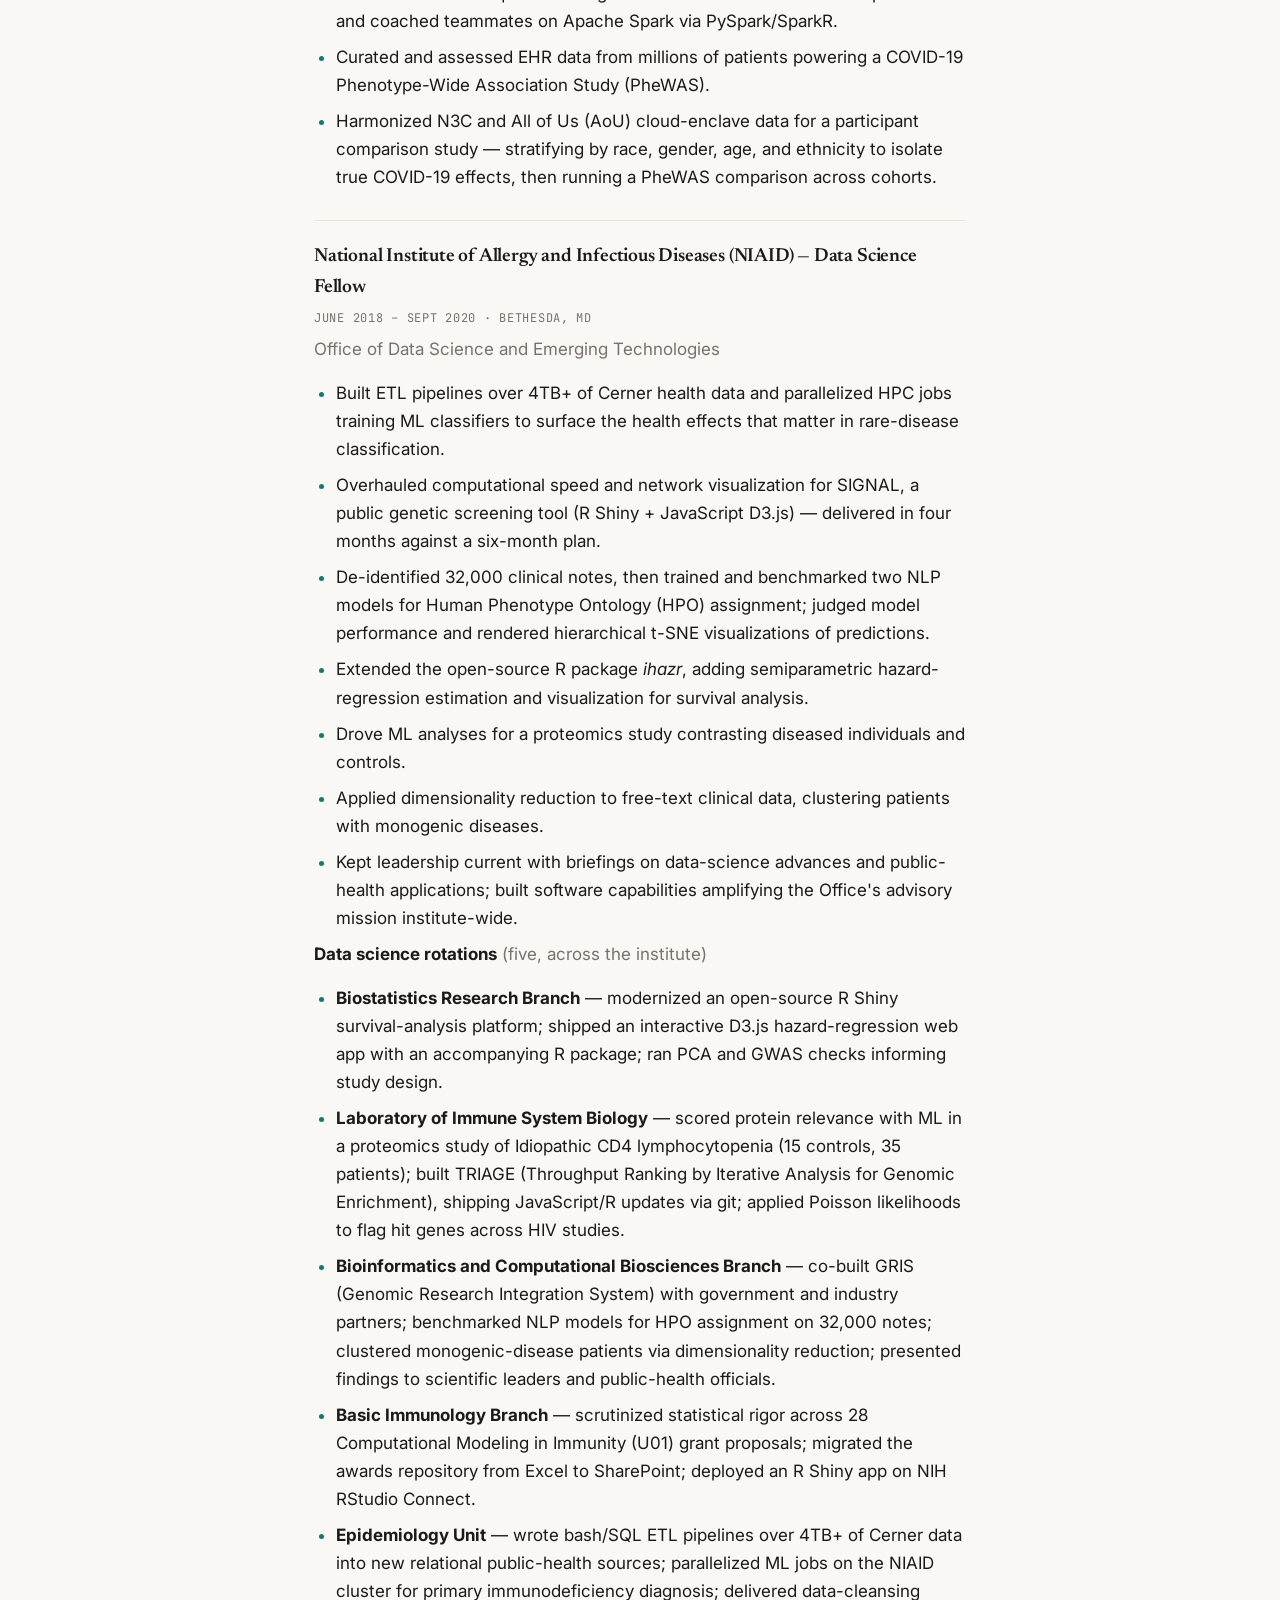
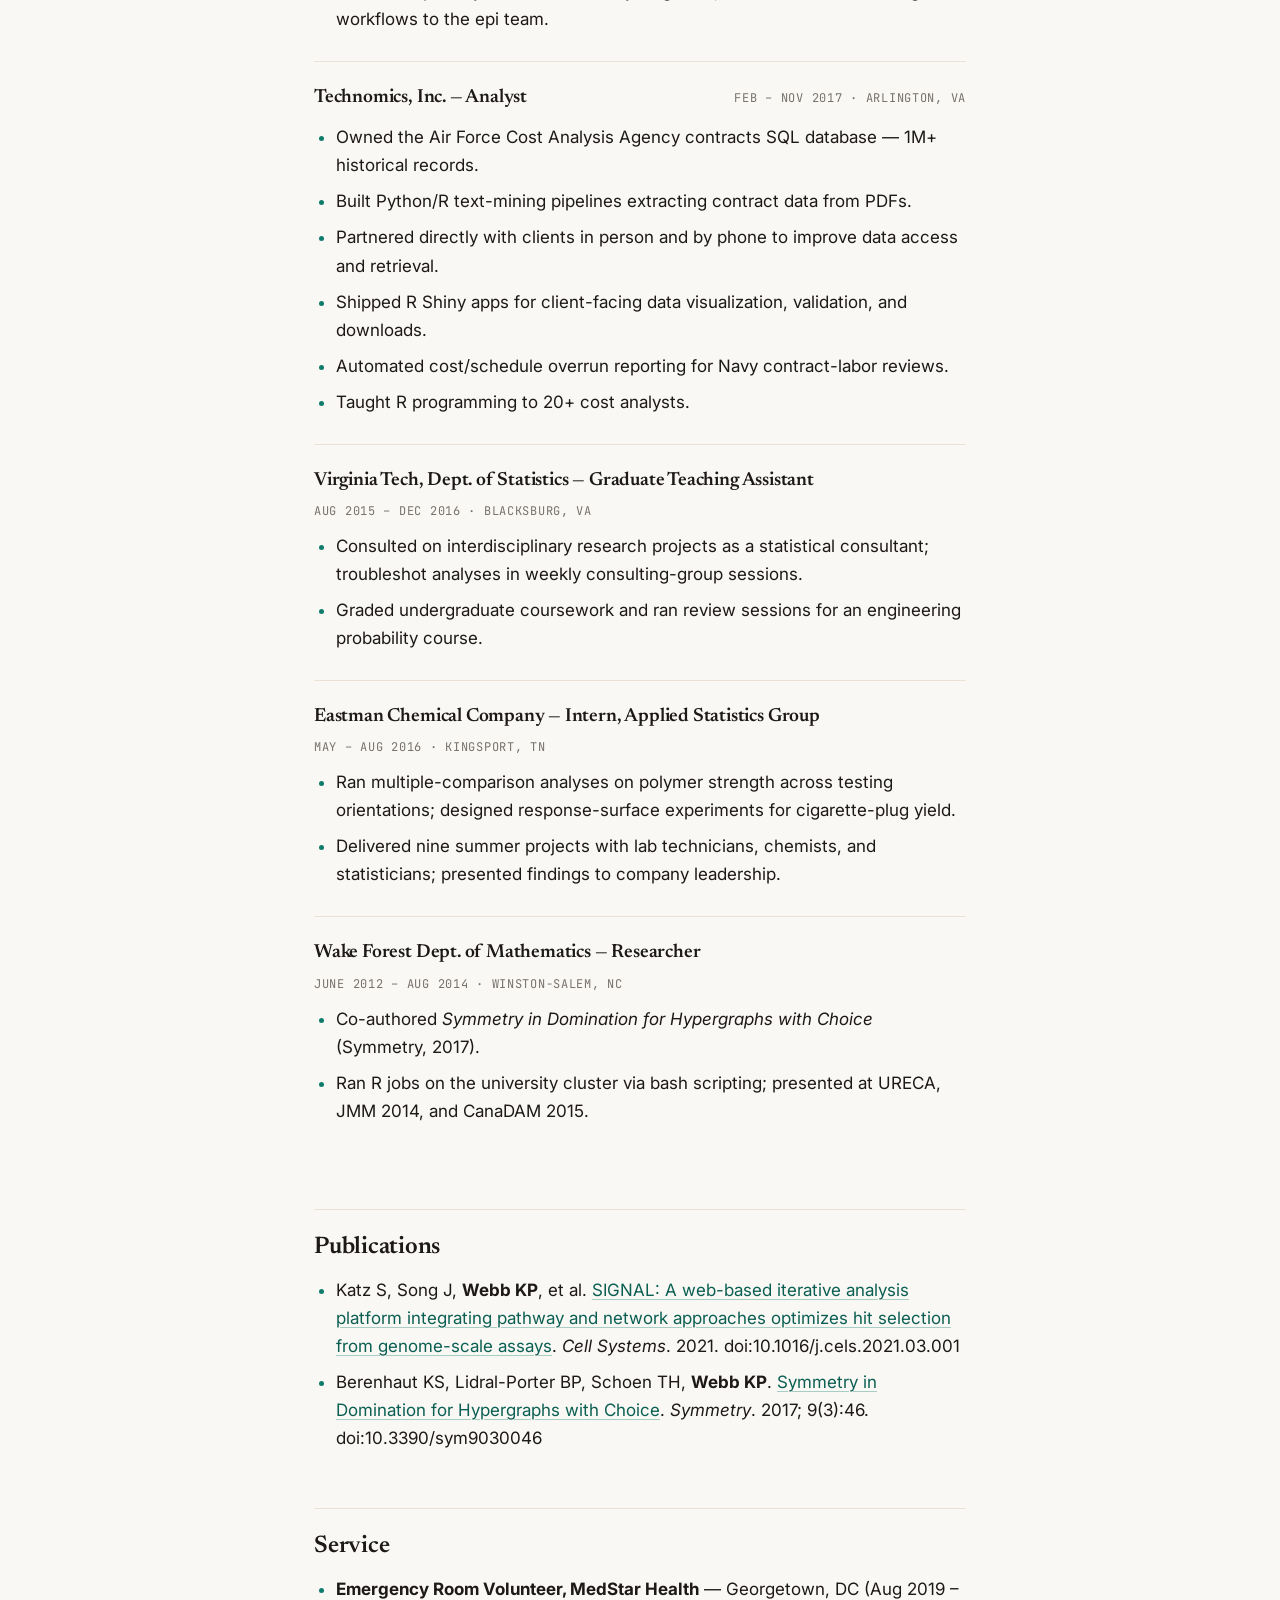
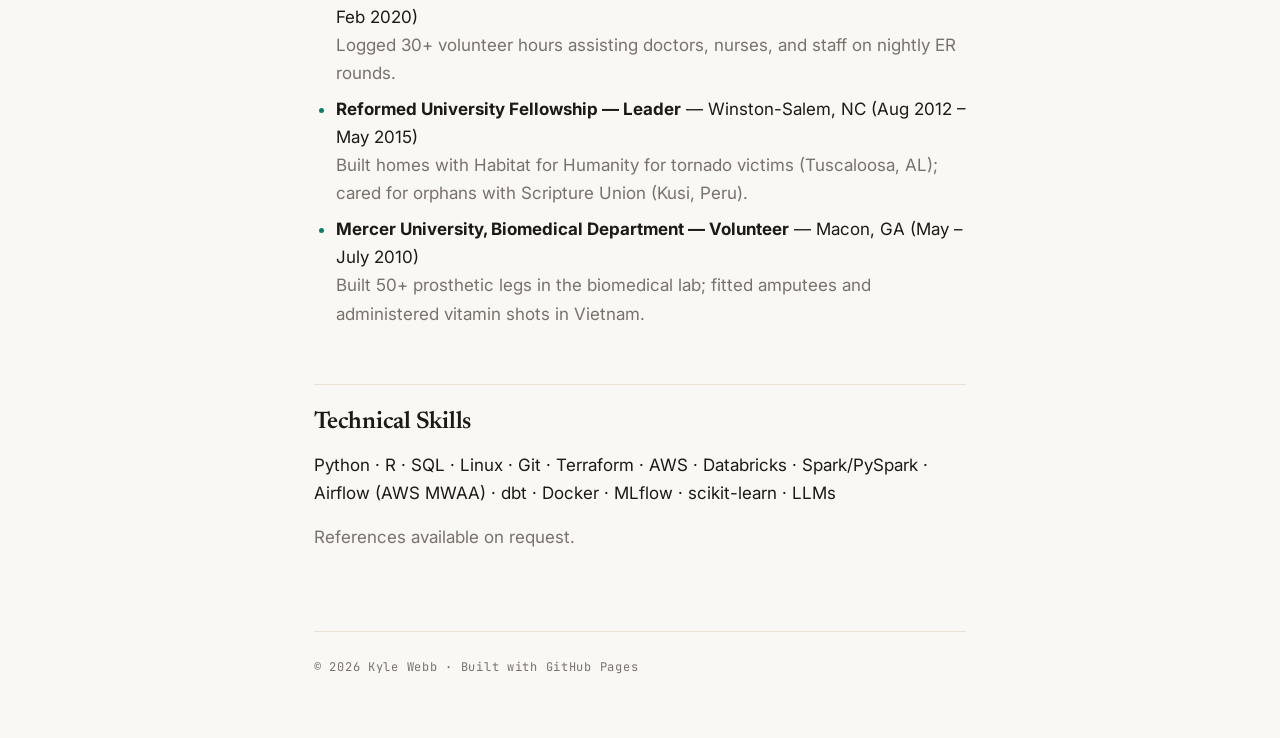
==== commit 70f2441b: "CV: align with draft15 resume decisions - Staff: '~191K' -> 'approximately 191K'; copilot bullet sim" ====
--- a/cv/index.html
+++ b/cv/index.html
@@ -47,8 +47,8 @@
 <div class="job-head"><strong>eSimplicity — Staff Data Scientist</strong><span class="job-date">Sept 2023 – Present · Remote</span></div>
 <p class="muted" style="margin-top:0">CMS QDAS (Quality Data and Analytics Services)</p>
 <ul class="tight">
-<li>Migrated AWS Glue to Unity Catalog (~191K tables total) and systematically transitioned SAS-centric pipelines to modular Python and Spark-based engineering, resulting in 50% drop in compute unit costs.</li>
-<li>Developed a copilot "data pipeline" agent for standardized deployments, leveraging Databricks skill guidance with supporting configs and aligned environments.</li>
+<li>Migrated AWS Glue to Unity Catalog (approximately 191K tables total) and systematically transitioned SAS-centric pipelines to modular Python and Spark-based engineering, resulting in 50% drop in compute unit costs.</li>
+<li>Developed a copilot agent that standardizes data-pipeline deployments on Databricks.</li>
 <li>Migrated all legacy EMR workloads to Databricks with automated validation, testing, and monitoring — cutting median runtime 82% and median cost 93%.</li>
 <li>Led six DevOps and data engineers delivering scheduled, validated data distributions across 20 CDR sources — terabytes of claims, provider, and beneficiary data via AWS MWAA, Terraform, and Databricks.</li>
 <li>Co-led FinOps and governance frameworks managing approximately $167K in monthly spend.</li>
@@ -64,10 +64,10 @@
 <div class="job-head"><strong>eSimplicity — AI Data Analyst Fellow</strong><span class="job-date">July 2026 – Present · Remote</span></div>
 <p class="muted" style="margin-top:0">Rapid Innovation Center (internal applied-AI fellowship)</p>
 <ul class="tight">
-<li>Managed a document reader agent that authenticates with HARP OKTA credentials to ingest Confluence, GitHub, and document stores into the Katalyst taxonomy.</li>
+<li>Managed a document reader agent that authenticates with HARP OKTA credentials to ingest Confluence, GitHub, and document stores into the Katalyst taxonomy (internal knowledge graph).</li>
 <li>Built a Databricks Apps showcase of applied-AI use cases: a cost-analysis dash app over synthetic spend data (users and Unity Catalog resource groups) with live natural-language Q&A (Claude Sonnet 4.6) via an MCP server; evaluated with pytest and automated Playwright tests.</li>
-<li>Initiated program taxonomy using eS Katalyst system, creating declarative knowledge graphs expressed as YAML files in git.</li>
-<li>Authored a sample RFP proposal demonstrating technical approach and solution design.</li>
+<li>Established program taxonomy using eS Katalyst system, creating declarative knowledge graphs expressed as YAML files in git.</li>
+<li>Presented technical marketing research on AI SLA refinement for a CMS bid.</li>
 </ul>
 </div>
 
@@ -75,7 +75,7 @@
 <div class="job-head"><strong>eSimplicity — Senior Data Scientist</strong><span class="job-date">Apr 2022 – Aug 2023 · Remote</span></div>
 <p class="muted" style="margin-top:0">CMS QDAS (Quality Data and Analytics Services)</p>
 <ul class="tight">
-<li>Built Bash/Python tooling migrating data and metadata from Hadoop to S3 and Hive Metastore to AWS Glue, including parallelized cross-account object migration on EMR.</li>
+<li>Created Bash/Python tooling migrating data and metadata from Hadoop to S3 and Hive Metastore to AWS Glue, including parallelized cross-account object migration on EMR.</li>
 <li>Ran a lineage-tracking pilot with OpenLineage, dbt, and Marquez to evaluate metadata capture and visualization.</li>
 <li>Presented applied analytics and data-science workflows in R on Databricks to 150+ CDR users at CCSQ 2023 DataCamp.</li>
 <li>Built analytics reporting for management using the JIRA API to collect engineer and developer story points over the year.</li>
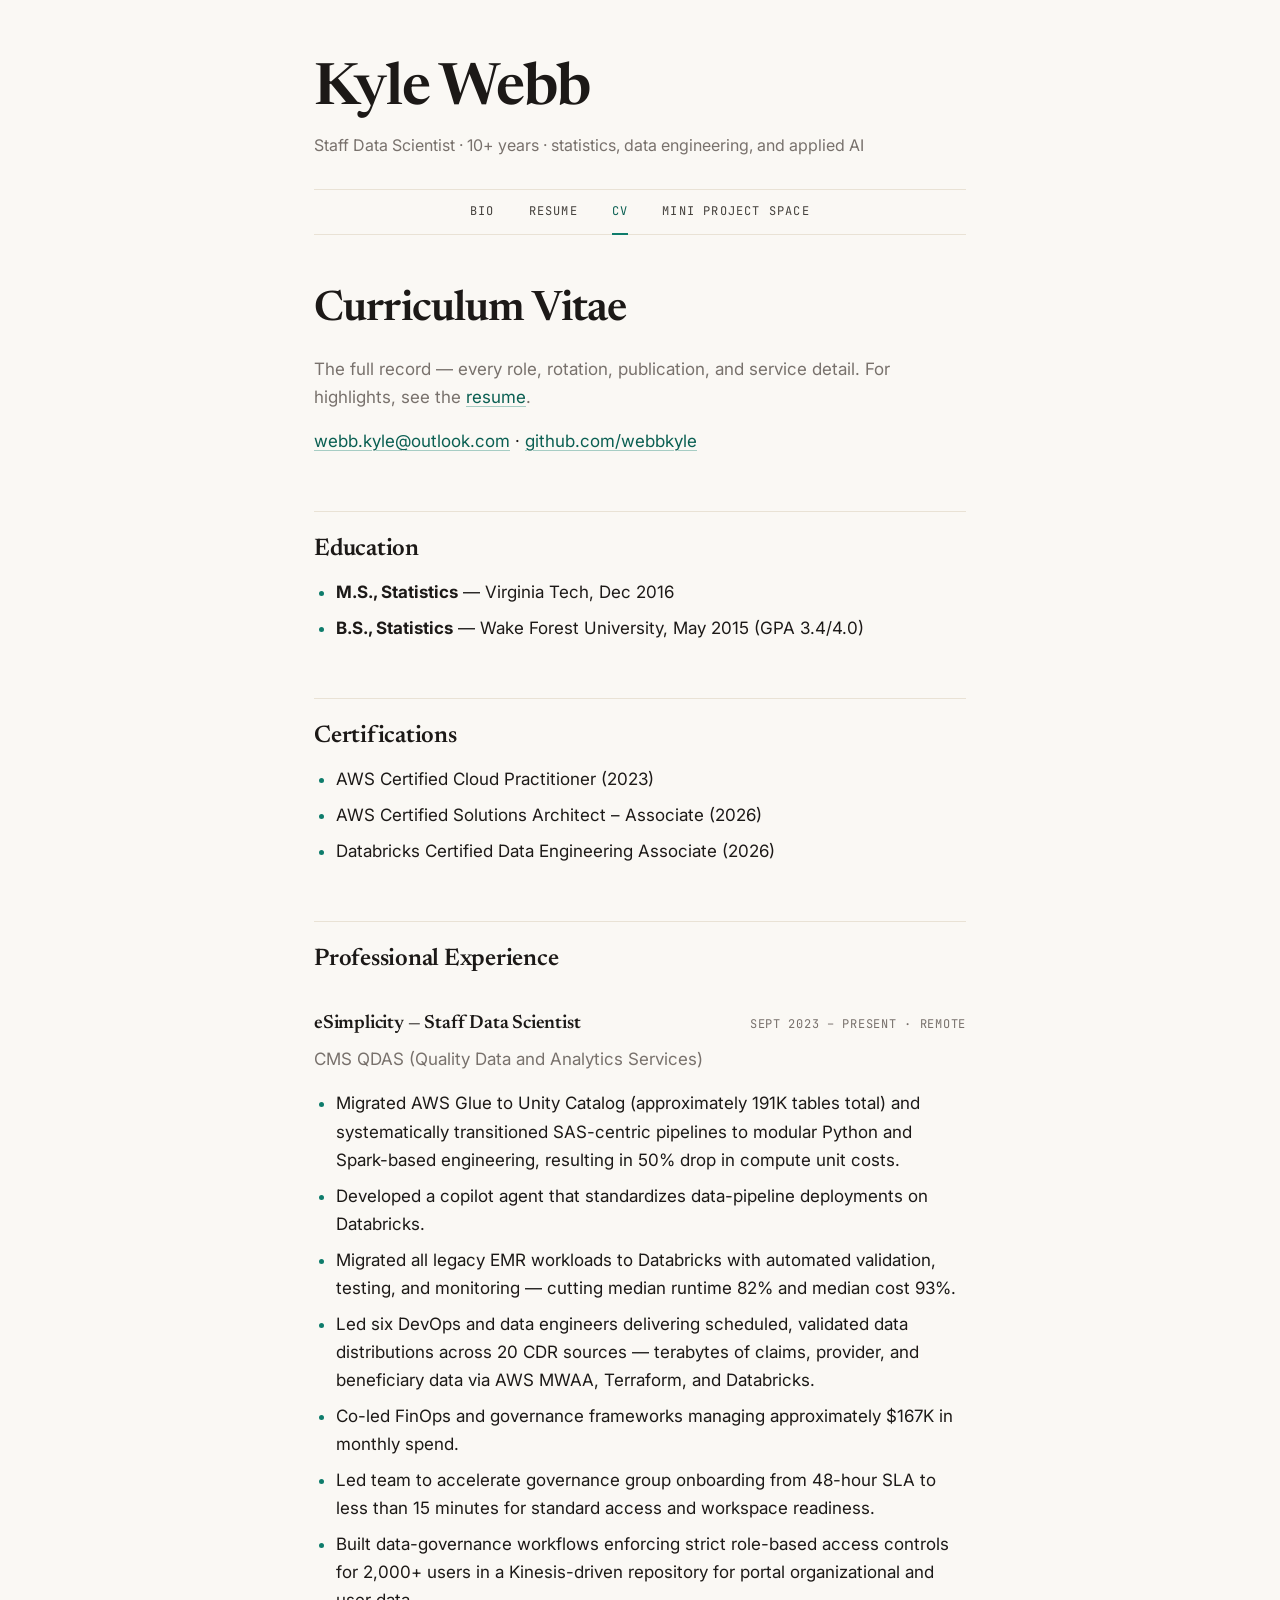
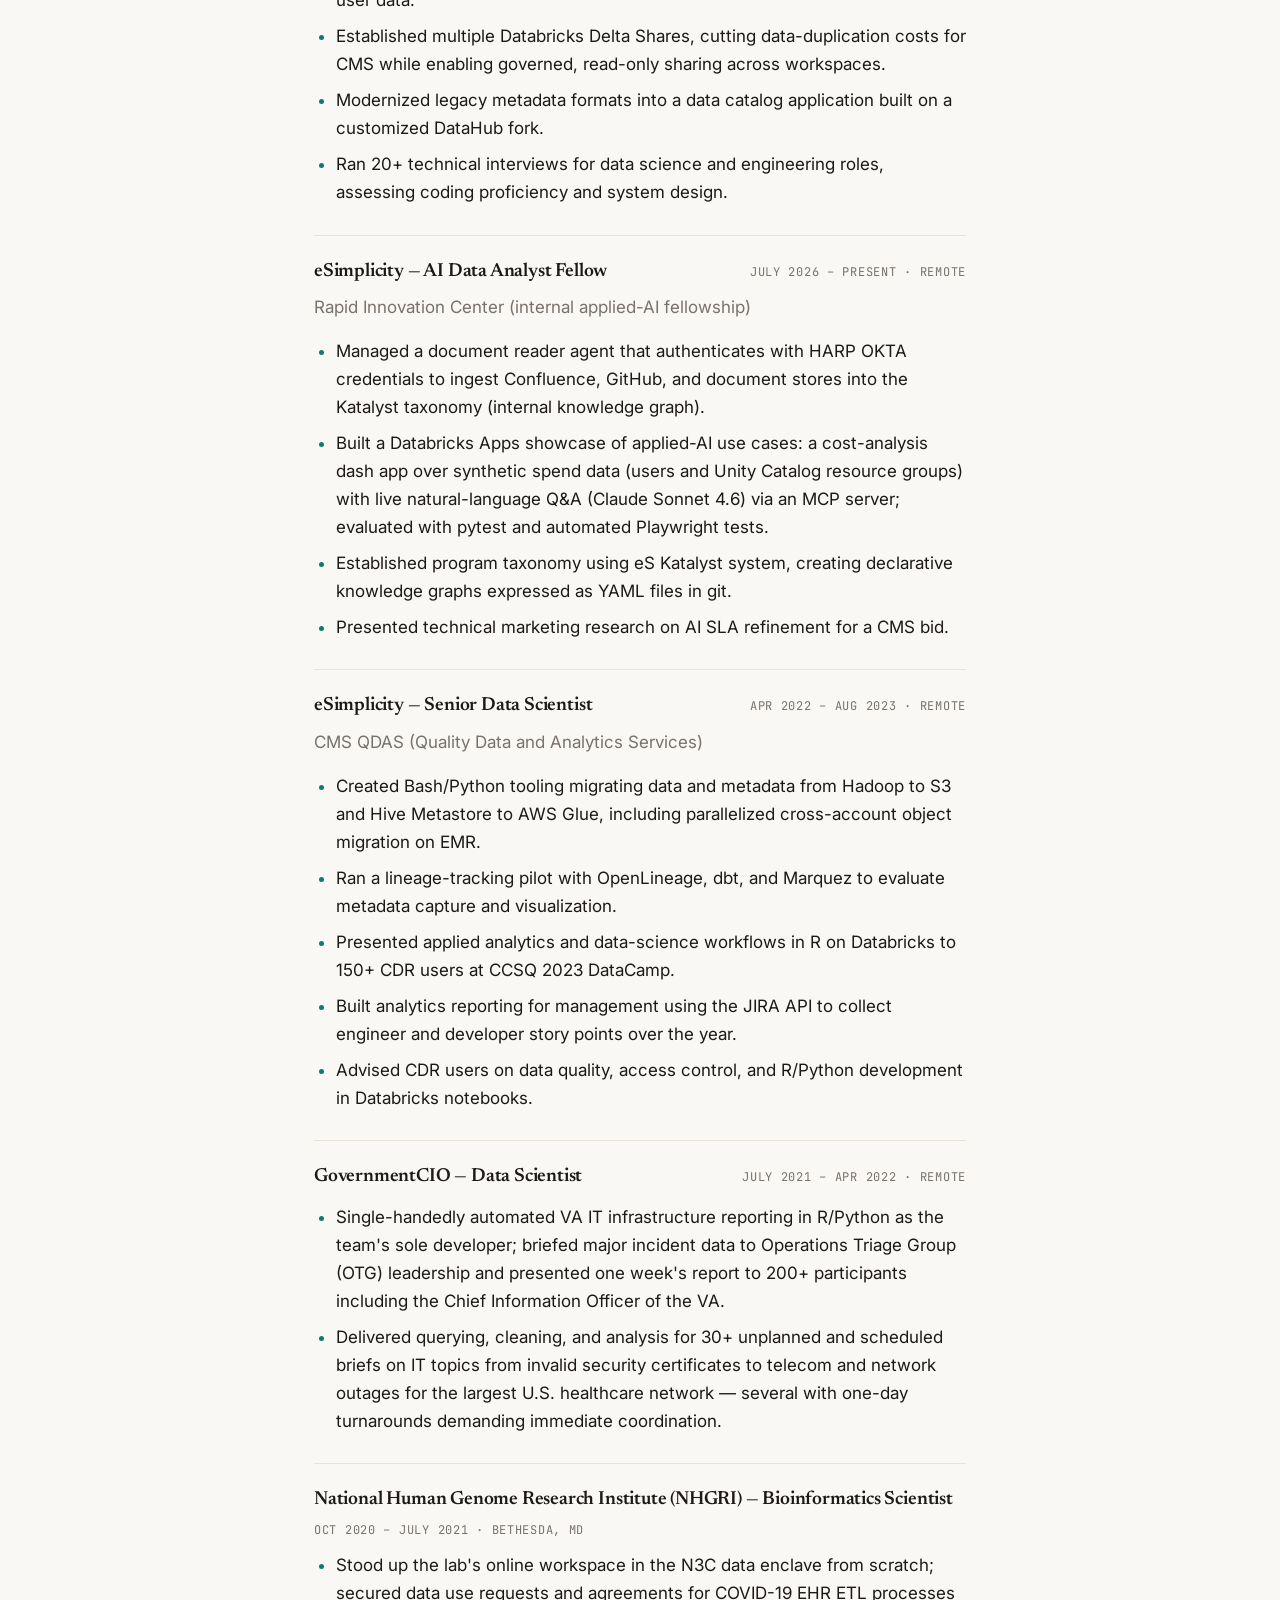
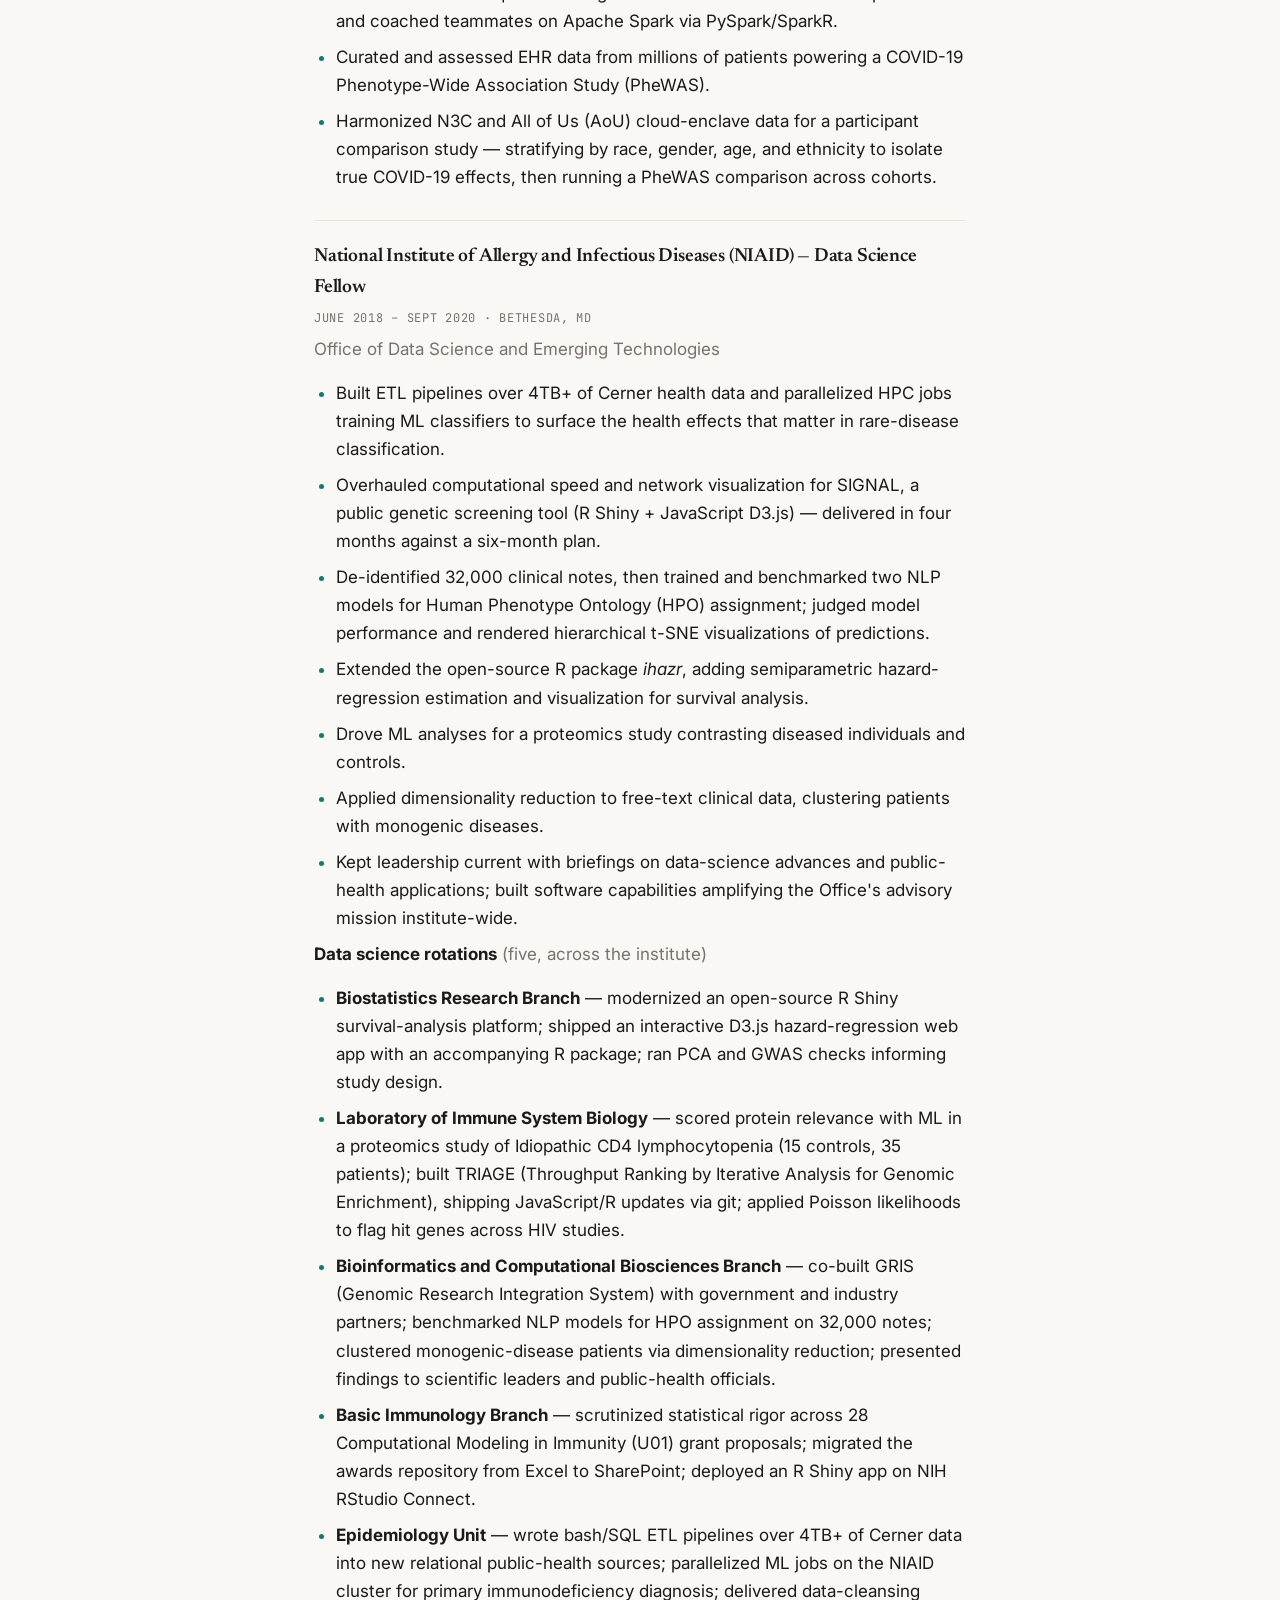
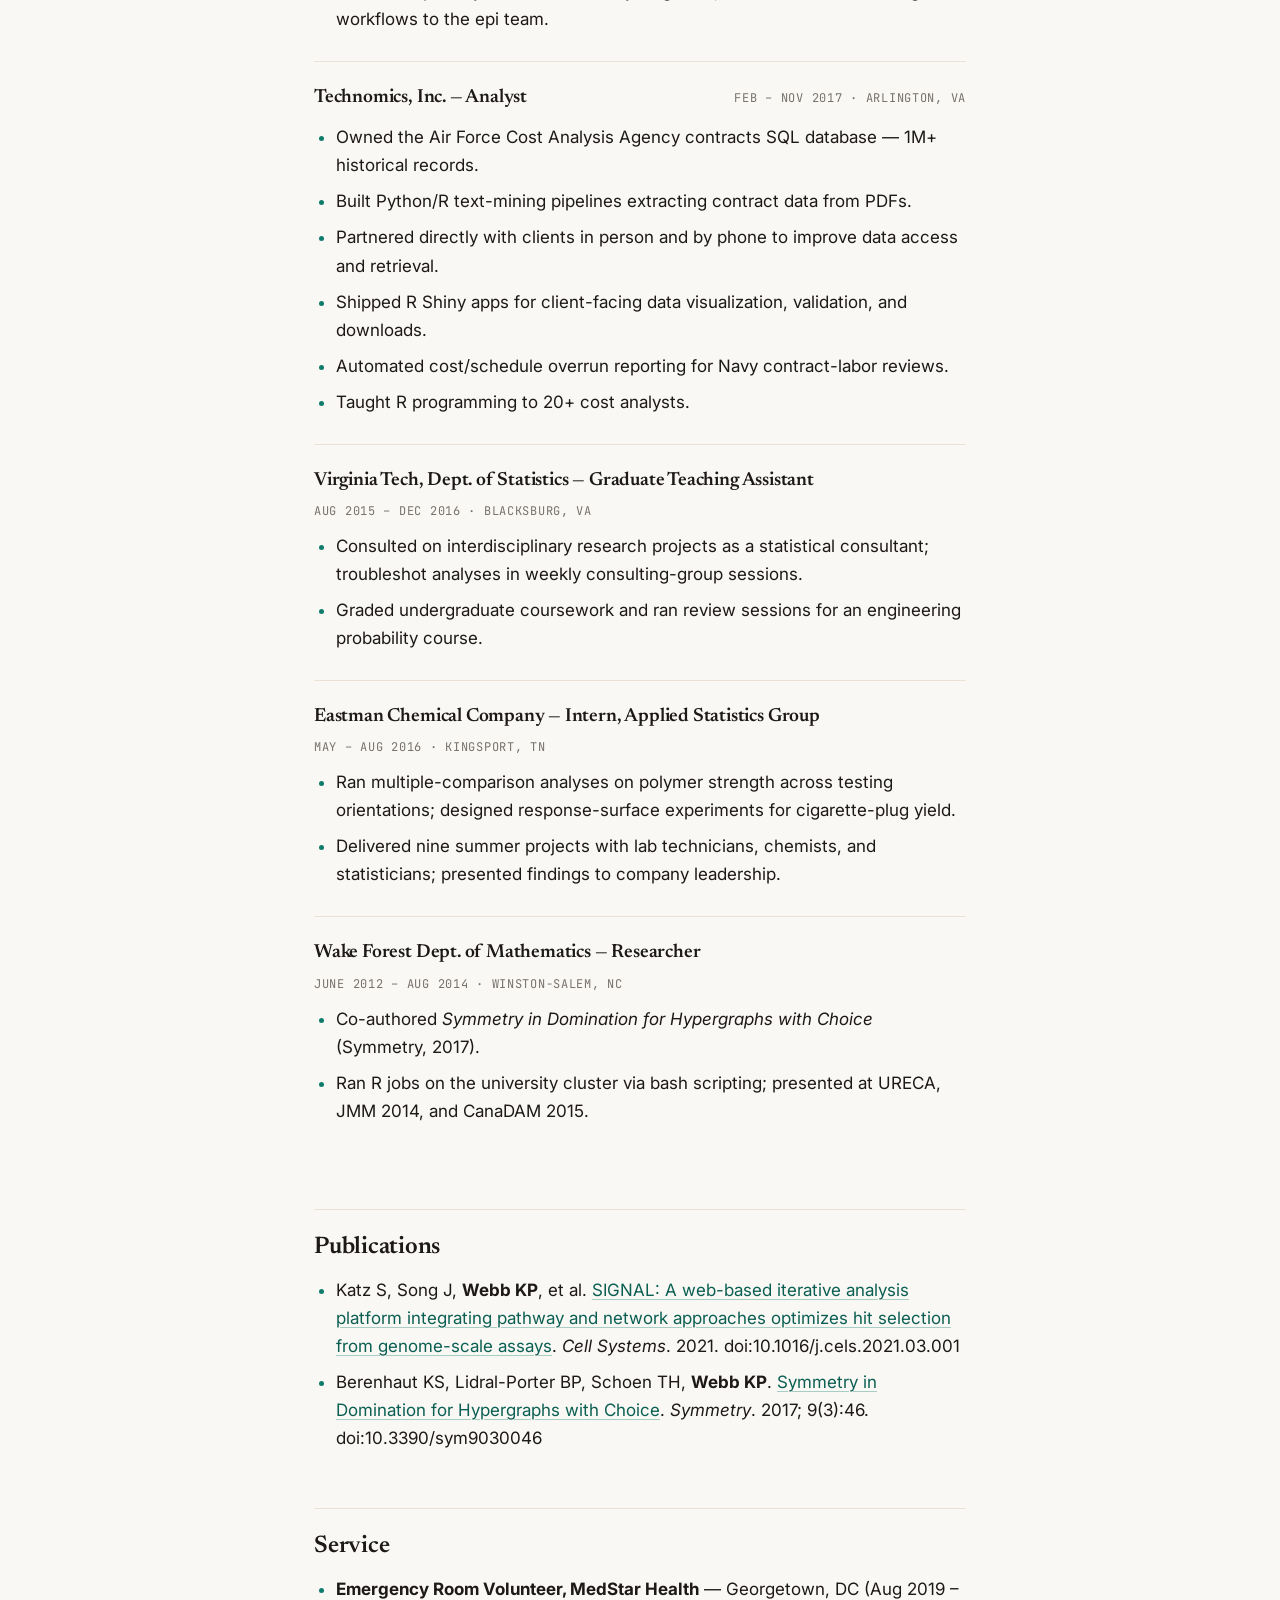
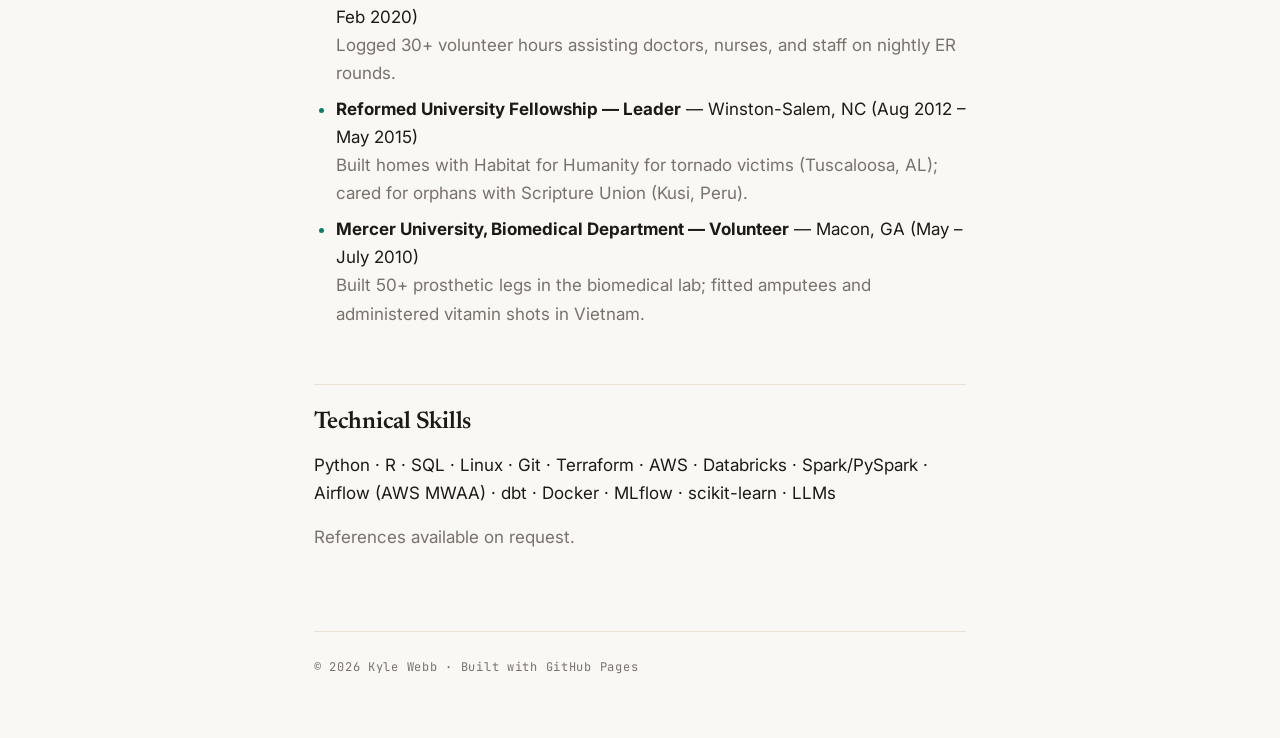
==== commit 8a024a03: "Unify header tagline across all tabs to match resume All pages now read 'Staff Data Scientist · 10+ " ====
--- a/cv/index.html
+++ b/cv/index.html
@@ -14,7 +14,7 @@
 <div class="wrap">
 <header class="site">
 <p class="name">Kyle Webb</p>
-<p class="tagline">Staff Data Scientist — statistics, data engineering, and applied AI</p>
+<p class="tagline">Staff Data Scientist · 10+ years · statistics, data engineering, and applied AI</p>
 <nav>
 <a href="/">Bio</a>
 <a href="/resume/">Resume</a>
